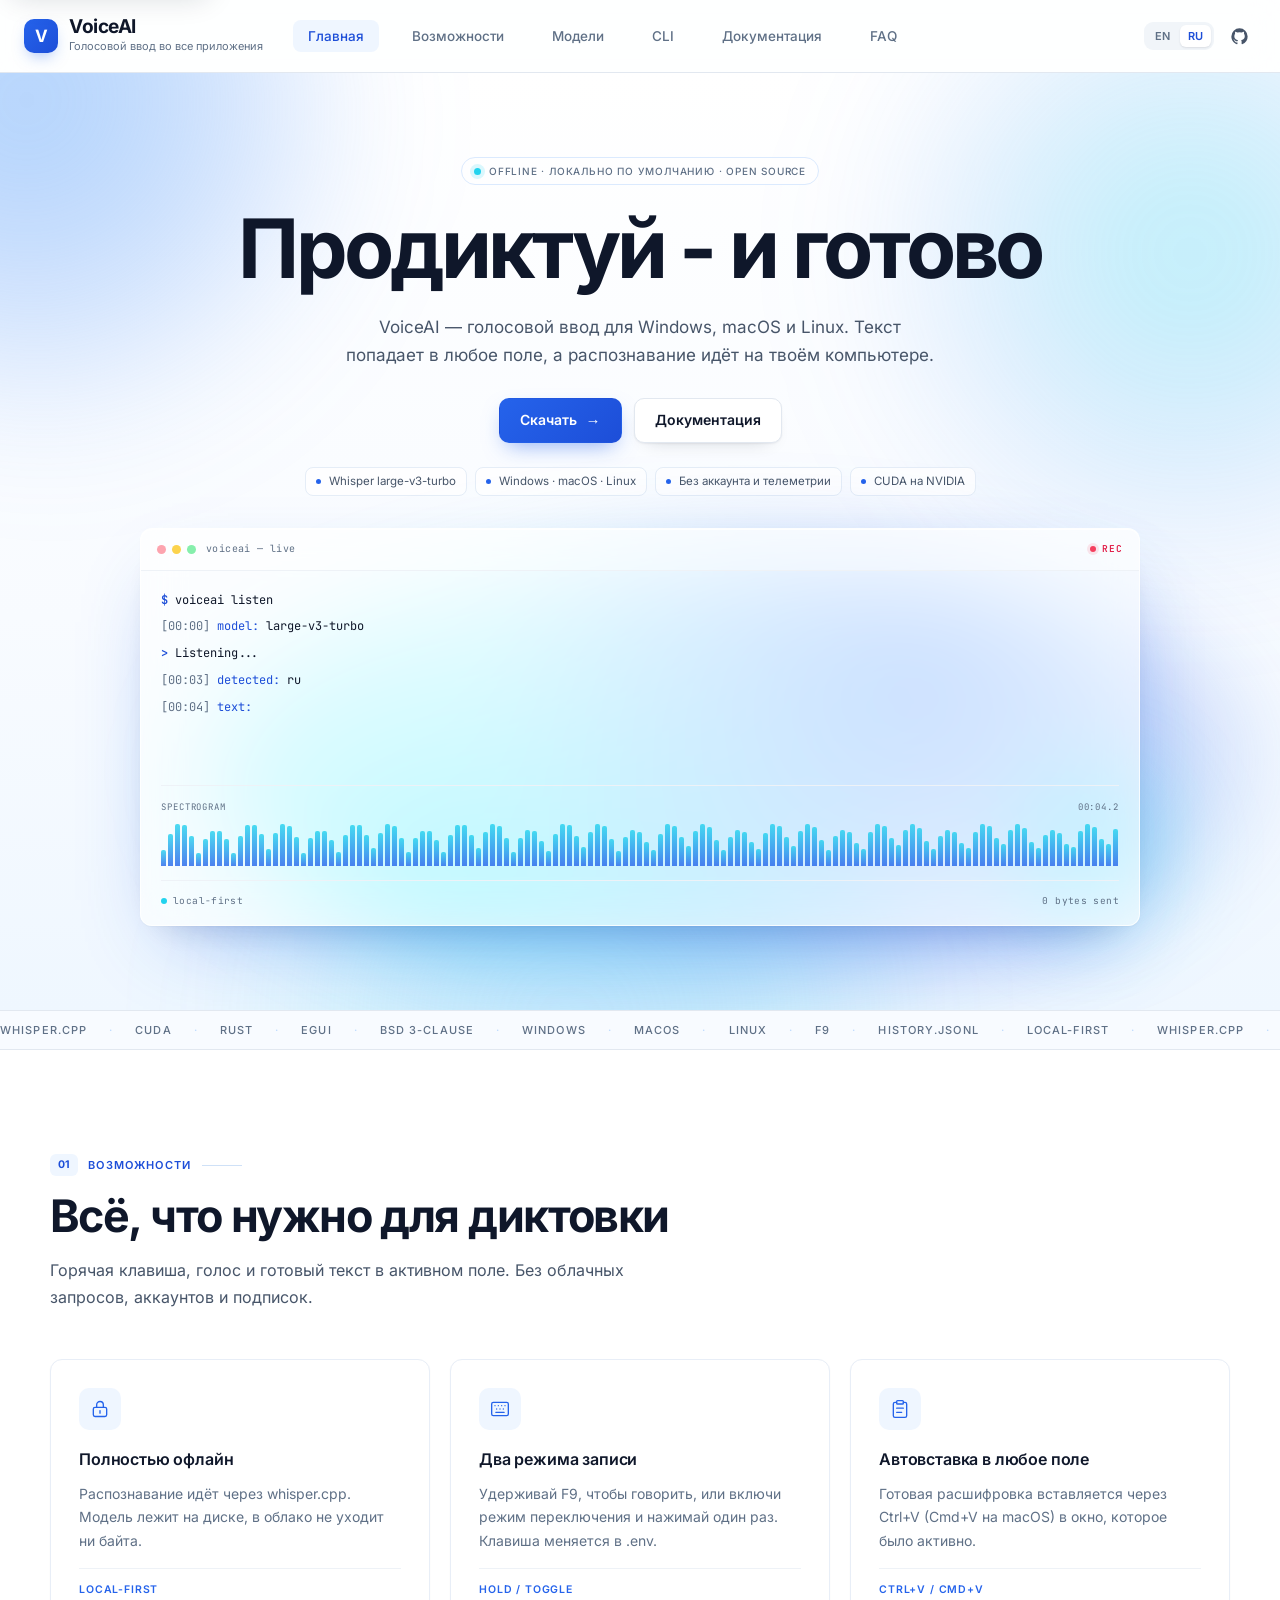
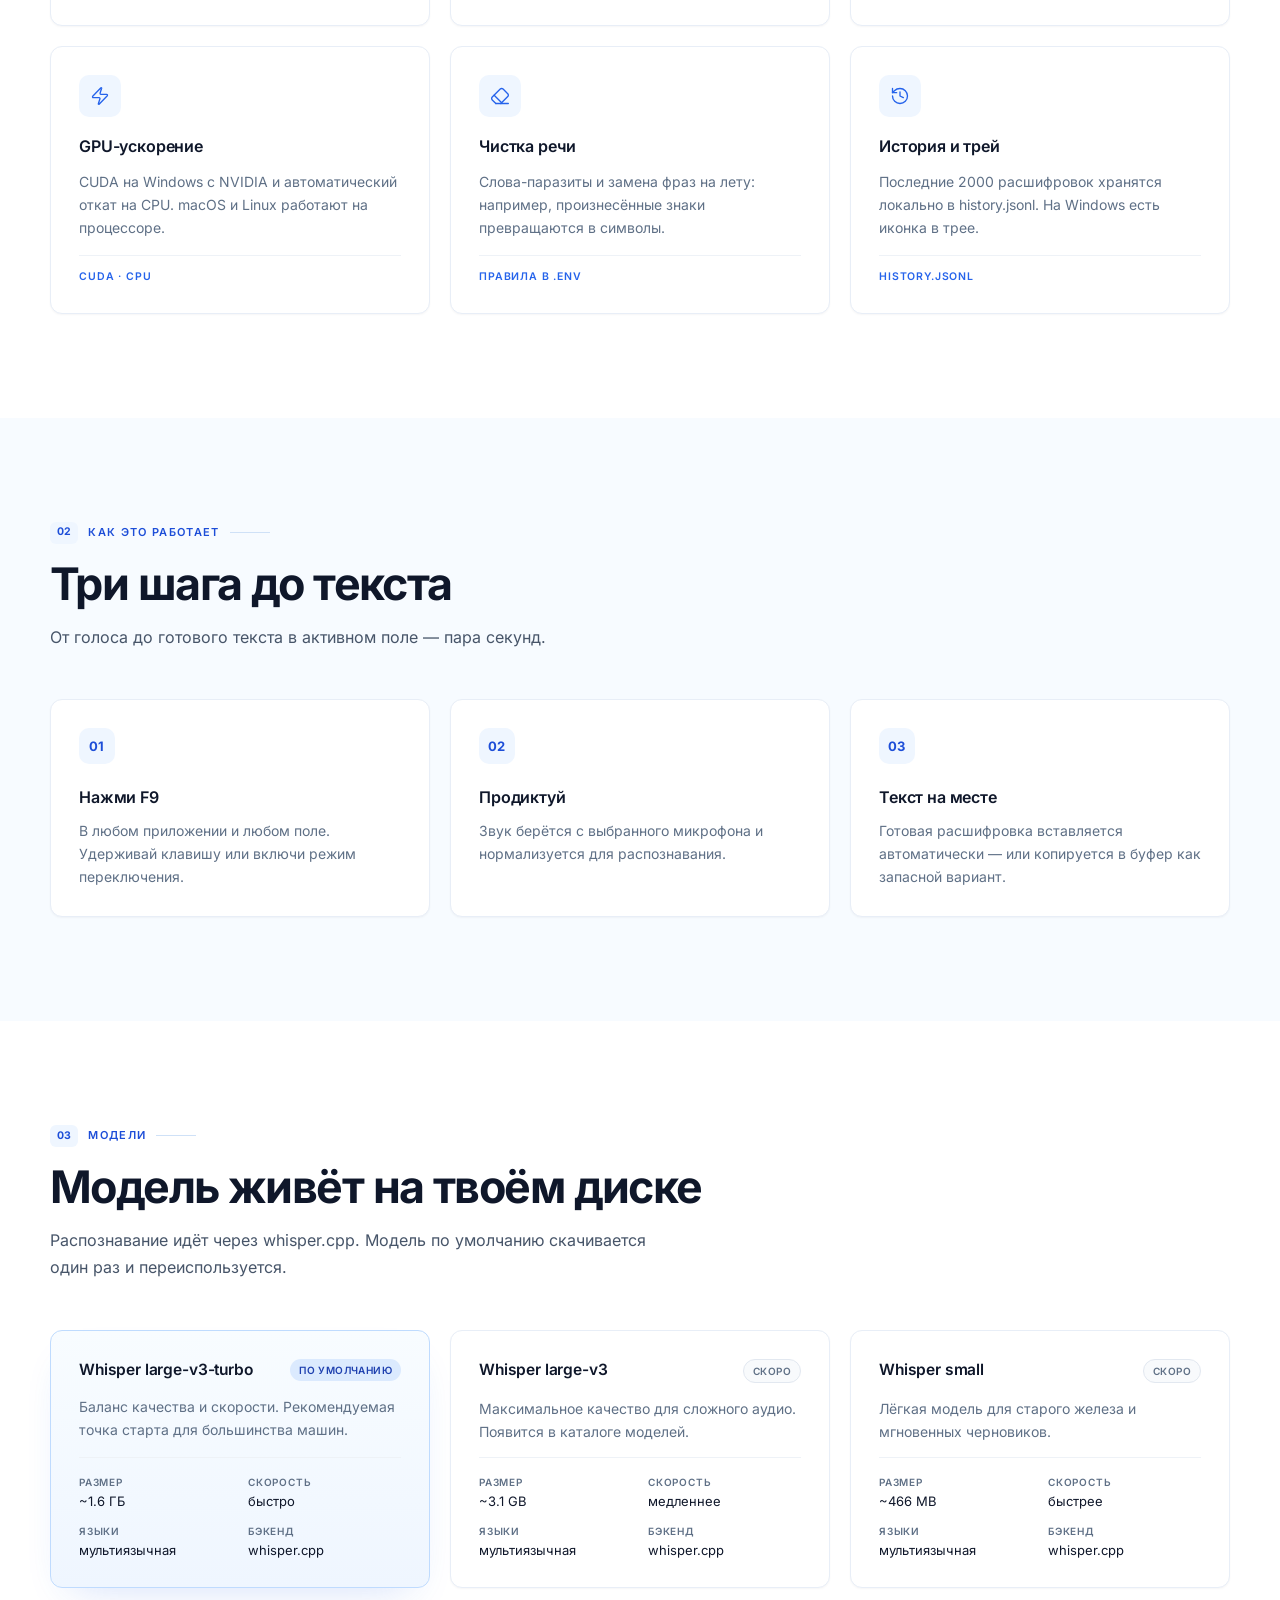
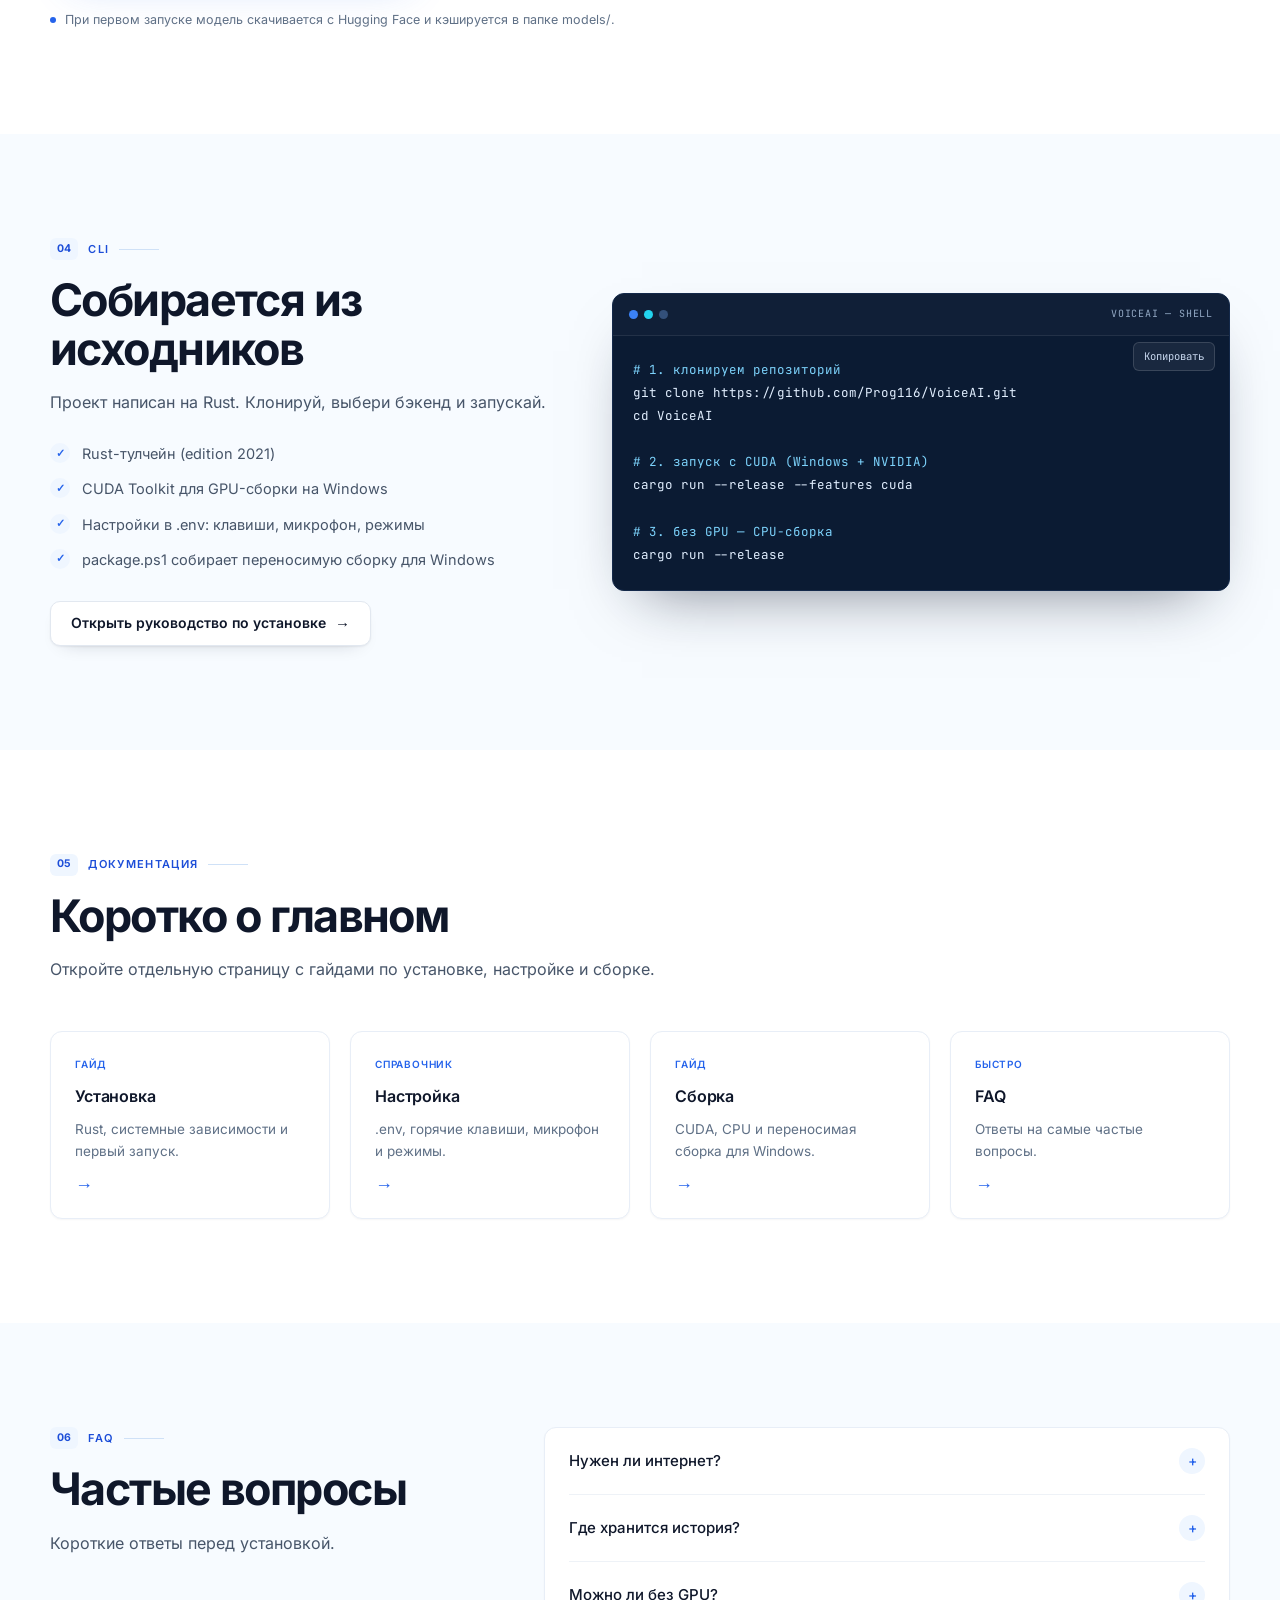
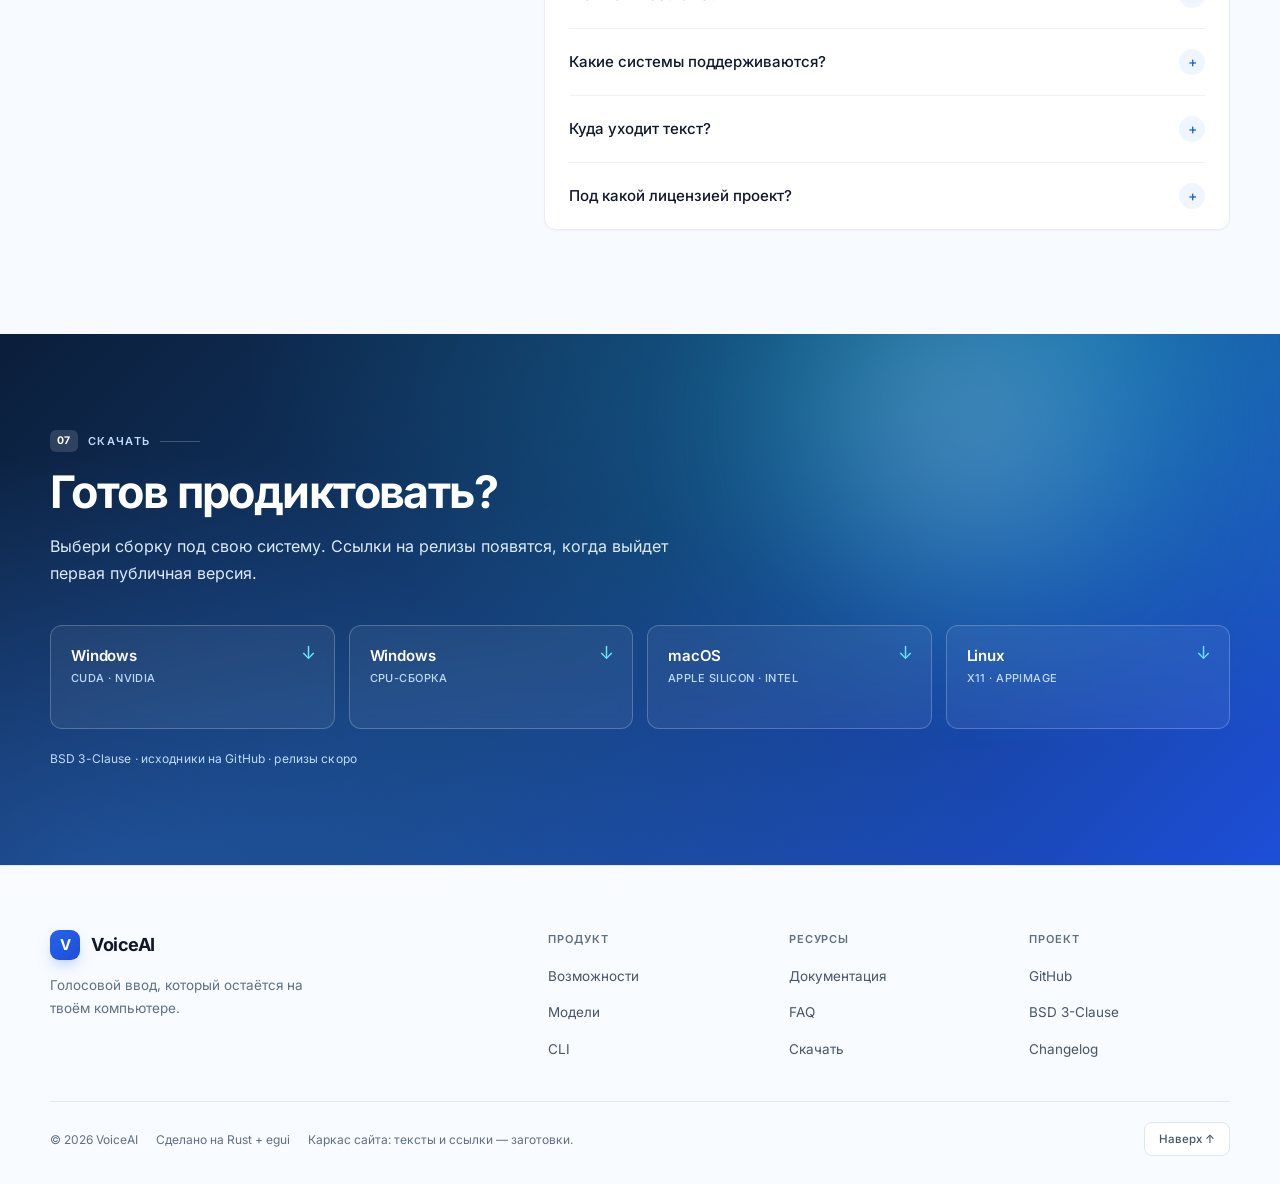
==== index.html @ 28ddbf5b "Restore site files with documentation page" ====
<!DOCTYPE html>
<html lang="ru">
<head>
  <meta charset="UTF-8">
  <meta name="viewport" content="width=device-width, initial-scale=1.0">
  <title>VoiceAI — голосовой ввод без облака</title>
  <meta id="meta-description" name="description" content="VoiceAI — локальный голосовой ввод для Windows, macOS и Linux. Говори в любое поле, текст распознаётся на твоём компьютере.">
  <meta property="og:title" content="VoiceAI — голосовой ввод без облака">
  <meta property="og:description" content="Локальный голосовой ввод для Windows, macOS и Linux. Без аккаунта и телеметрии.">
  <meta property="og:type" content="website">
  <meta name="theme-color" content="#f8fbff">
  <link rel="icon" href="assets/favicon.svg" type="image/svg+xml">
  <link rel="stylesheet" href="assets/css/styles.css">
  <noscript><style>.reveal{opacity:1 !important;transform:none !important}</style></noscript>
  <script src="assets/js/main.js" defer></script>
</head>
<body data-page="home">
  <a class="skip-link" href="#main" data-i18n="a11y.skip">Перейти к содержимому</a>

  <header class="site-header" id="top">
    <div class="wrap header-inner">
      <a class="brand" href="#top" aria-label="VoiceAI">
        <span class="brand-mark" aria-hidden="true">V</span>
        <span class="brand-text">
          <span class="brand-name">VoiceAI</span>
          <span class="brand-tagline" data-i18n="brand.tagline">Голосовой ввод во все приложения</span>
        </span>
      </a>

      <nav class="nav" id="nav" aria-label="Основная навигация" data-i18n-aria="nav.label">
        <a class="nav-link is-active" href="#home" aria-current="location" data-i18n="nav.home">Главная</a>
        <a class="nav-link" href="#features" data-i18n="nav.features">Возможности</a>
        <a class="nav-link" href="#models" data-i18n="nav.models">Модели</a>
        <a class="nav-link" href="#cli" data-i18n="nav.cli">CLI</a>
        <a class="nav-link" href="#docs" data-i18n="nav.docs">Документация</a>
        <a class="nav-link" href="#faq" data-i18n="nav.faq">FAQ</a>
      </nav>

      <div class="header-actions">
        <div class="lang-switch" role="group" aria-label="Язык сайта" data-i18n-aria="lang.label">
          <button class="lang-btn" type="button" data-lang="en" aria-pressed="false">EN</button>
          <button class="lang-btn is-active" type="button" data-lang="ru" aria-pressed="true">RU</button>
        </div>
        <a class="icon-btn" href="#" aria-label="GitHub" title="GitHub">
          <svg viewBox="0 0 24 24" fill="currentColor" aria-hidden="true">
            <path d="M12 .5A11.5 11.5 0 0 0 .5 12c0 5.08 3.29 9.39 7.86 10.91.58.11.79-.25.79-.56v-2.01c-3.2.7-3.87-1.54-3.87-1.54-.52-1.33-1.28-1.69-1.28-1.69-1.05-.72.08-.71.08-.71 1.16.08 1.77 1.19 1.77 1.19 1.03 1.77 2.71 1.26 3.37.96.1-.75.4-1.26.73-1.55-2.55-.29-5.24-1.28-5.24-5.68 0-1.26.45-2.28 1.19-3.09-.12-.29-.52-1.46.11-3.05 0 0 .97-.31 3.18 1.18a11 11 0 0 1 5.79 0c2.2-1.49 3.17-1.18 3.17-1.18.63 1.59.23 2.76.11 3.05.74.81 1.19 1.83 1.19 3.09 0 4.41-2.69 5.38-5.25 5.67.41.35.78 1.05.78 2.12v3.14c0 .31.21.67.8.56A11.5 11.5 0 0 0 23.5 12 11.5 11.5 0 0 0 12 .5Z"></path>
          </svg>
        </a>
        <button class="menu-btn" type="button" aria-expanded="false" aria-controls="nav" aria-label="Меню" data-i18n-aria="header.menu">
          <svg viewBox="0 0 24 24" fill="none" stroke="currentColor" stroke-width="1.6" stroke-linecap="round" stroke-linejoin="round" aria-hidden="true">
            <path d="M3 6h18M3 12h18M3 18h18"></path>
          </svg>
        </button>
      </div>
    </div>
  </header>

  <main id="main">
    <section class="hero" id="home">
      <div class="mesh mesh-a" aria-hidden="true"></div>
      <div class="mesh mesh-b" aria-hidden="true"></div>
      <div class="wrap hero-stack">
        <div class="hero-copy reveal">
          <p class="status-line"><span class="status-dot" aria-hidden="true"></span><span data-i18n="hero.eyebrow">OFFLINE · ЛОКАЛЬНО ПО УМОЛЧАНИЮ · OPEN SOURCE</span></p>
          <h1 class="display">
            <span data-i18n="hero.title1">Продиктуй</span>&nbsp;- <span data-i18n="hero.title2">и готово</span>
          </h1>
          <p class="lead" data-i18n="hero.lead">VoiceAI — голосовой ввод для Windows, macOS и Linux. Текст попадает в любое поле, а распознавание идёт на твоём компьютере.</p>
          <div class="hero-actions">
            <a class="btn btn-primary" href="#download"><span data-i18n="hero.ctaPrimary">Скачать</span><span class="arrow" aria-hidden="true">→</span></a>
            <a class="btn btn-ghost" href="#docs" data-i18n="hero.ctaSecondary">Документация</a>
          </div>
          <ul class="chips">
            <li class="chip" data-i18n="hero.chip1">Whisper large-v3-turbo</li>
            <li class="chip" data-i18n="hero.chip2">Windows · macOS · Linux</li>
            <li class="chip" data-i18n="hero.chip3">Без аккаунта и телеметрии</li>
            <li class="chip" data-i18n="hero.chip4">CUDA на NVIDIA</li>
          </ul>
        </div>

        <div class="hero-demo reveal">
          <div class="demo-card live-terminal" id="demoCard" aria-label="Демонстрация терминала VoiceAI" data-i18n-aria="demo.label">
            <div class="live-terminal-bar">
              <span class="live-terminal-lights" aria-hidden="true"><span></span><span></span><span></span></span>
              <span class="live-terminal-title">voiceai — live</span>
              <span class="live-terminal-rec"><span class="live-dot" aria-hidden="true"></span>REC</span>
            </div>
            <div class="live-terminal-body">
              <div class="live-terminal-output" id="terminalOutput"></div>
              <div class="live-spectro">
                <div class="live-spectro-head">
                  <span>spectrogram</span>
                  <span id="terminalTime">00:04.2</span>
                </div>
                <div class="live-bars" id="liveBars" aria-hidden="true"></div>
              </div>
              <div class="live-terminal-foot">
                <span class="live-terminal-stat"><span class="live-dot" aria-hidden="true"></span>local-first</span>
                <span class="live-terminal-stat">0 bytes sent</span>
              </div>
            </div>
          </div>
        </div>
      </div>
    </section>

    <div class="ticker" aria-hidden="true">
      <div class="ticker-track">
        <div class="ticker-group">
          <span>whisper.cpp</span><span>CUDA</span><span>Rust</span><span>egui</span><span>BSD 3-Clause</span><span>Windows</span><span>macOS</span><span>Linux</span><span>F9</span><span>history.jsonl</span><span>local-first</span>
        </div>
        <div class="ticker-group">
          <span>whisper.cpp</span><span>CUDA</span><span>Rust</span><span>egui</span><span>BSD 3-Clause</span><span>Windows</span><span>macOS</span><span>Linux</span><span>F9</span><span>history.jsonl</span><span>local-first</span>
        </div>
      </div>
    </div>

    <section class="section" id="features">
      <div class="wrap">
        <div class="section-head reveal">
          <p class="eyebrow"><span class="eyebrow-index">01</span><span data-i18n="features.eyebrow">Возможности</span></p>
          <h2 class="h2" data-i18n="features.title">Всё, что нужно для диктовки</h2>
          <p class="section-lead" data-i18n="features.lead">Горячая клавиша, голос и готовый текст в активном поле. Без облачных запросов, аккаунтов и подписок.</p>
        </div>

        <div class="feature-grid">
          <article class="feature-card reveal">
            <span class="card-icon" aria-hidden="true">
              <svg viewBox="0 0 24 24" fill="none" stroke="currentColor" stroke-width="1.6" stroke-linecap="round" stroke-linejoin="round">
                <rect x="4" y="10" width="16" height="11" rx="2"></rect>
                <path d="M8 10V7a4 4 0 0 1 8 0v3"></path>
                <path d="M12 14v3"></path>
              </svg>
            </span>
            <h3 data-i18n="features.f1.title">Полностью офлайн</h3>
            <p data-i18n="features.f1.text">Распознавание идёт через whisper.cpp. Модель лежит на диске, в облако не уходит ни байта.</p>
            <span class="card-tag" data-i18n="features.f1.tag">local-first</span>
          </article>

          <article class="feature-card reveal">
            <span class="card-icon" aria-hidden="true">
              <svg viewBox="0 0 24 24" fill="none" stroke="currentColor" stroke-width="1.6" stroke-linecap="round" stroke-linejoin="round">
                <rect x="2" y="4" width="20" height="16" rx="2"></rect>
                <path d="M6 8h.001M10 8h.001M14 8h.001M18 8h.001M8 12h.001M12 12h.001M16 12h.001M7 16h10"></path>
              </svg>
            </span>
            <h3 data-i18n="features.f2.title">Два режима записи</h3>
            <p data-i18n="features.f2.text">Удерживай F9, чтобы говорить, или включи режим переключения и нажимай один раз. Клавиша меняется в .env.</p>
            <span class="card-tag" data-i18n="features.f2.tag">hold / toggle</span>
          </article>

          <article class="feature-card reveal">
            <span class="card-icon" aria-hidden="true">
              <svg viewBox="0 0 24 24" fill="none" stroke="currentColor" stroke-width="1.6" stroke-linecap="round" stroke-linejoin="round">
                <rect x="8" y="2" width="8" height="4" rx="1"></rect>
                <path d="M16 4h2a2 2 0 0 1 2 2v14a2 2 0 0 1-2 2H6a2 2 0 0 1-2-2V6a2 2 0 0 1 2-2h2"></path>
                <path d="M8 11h8M8 16h6"></path>
              </svg>
            </span>
            <h3 data-i18n="features.f3.title">Автовставка в любое поле</h3>
            <p data-i18n="features.f3.text">Готовая расшифровка вставляется через Ctrl+V (Cmd+V на macOS) в окно, которое было активно.</p>
            <span class="card-tag" data-i18n="features.f3.tag">Ctrl+V / Cmd+V</span>
          </article>

          <article class="feature-card reveal">
            <span class="card-icon" aria-hidden="true">
              <svg viewBox="0 0 24 24" fill="none" stroke="currentColor" stroke-width="1.6" stroke-linecap="round" stroke-linejoin="round">
                <path d="M4 14a1 1 0 0 1-.78-1.63l9.9-10.2a.5.5 0 0 1 .86.46l-1.92 6.02A1 1 0 0 0 13 10h7a1 1 0 0 1 .78 1.63l-9.9 10.2a.5.5 0 0 1-.86-.46l1.92-6.02A1 1 0 0 0 11 14z"></path>
              </svg>
            </span>
            <h3 data-i18n="features.f4.title">GPU-ускорение</h3>
            <p data-i18n="features.f4.text">CUDA на Windows с NVIDIA и автоматический откат на CPU. macOS и Linux работают на процессоре.</p>
            <span class="card-tag" data-i18n="features.f4.tag">CUDA · CPU</span>
          </article>

          <article class="feature-card reveal">
            <span class="card-icon" aria-hidden="true">
              <svg viewBox="0 0 24 24" fill="none" stroke="currentColor" stroke-width="1.6" stroke-linecap="round" stroke-linejoin="round">
                <path d="m7 21-4.3-4.3a2.4 2.4 0 0 1 0-3.4l9.6-9.6a2.4 2.4 0 0 1 3.4 0l5.6 5.6a2.4 2.4 0 0 1 0 3.4L13 21"></path>
                <path d="M22 21H7"></path>
                <path d="m5 11 9 9"></path>
              </svg>
            </span>
            <h3 data-i18n="features.f5.title">Чистка речи</h3>
            <p data-i18n="features.f5.text">Слова-паразиты и замена фраз на лету: например, произнесённые знаки превращаются в символы.</p>
            <span class="card-tag" data-i18n="features.f5.tag">правила в .env</span>
          </article>

          <article class="feature-card reveal">
            <span class="card-icon" aria-hidden="true">
              <svg viewBox="0 0 24 24" fill="none" stroke="currentColor" stroke-width="1.6" stroke-linecap="round" stroke-linejoin="round">
                <path d="M3 12a9 9 0 1 0 9-9 9.75 9.75 0 0 0-6.74 2.74L3 8"></path>
                <path d="M3 3v5h5"></path>
                <path d="M12 7v5l4 2"></path>
              </svg>
            </span>
            <h3 data-i18n="features.f6.title">История и трей</h3>
            <p data-i18n="features.f6.text">Последние 2000 расшифровок хранятся локально в history.jsonl. На Windows есть иконка в трее.</p>
            <span class="card-tag" data-i18n="features.f6.tag">history.jsonl</span>
          </article>
        </div>
      </div>
    </section>

    <section class="section section--soft" id="how">
      <div class="wrap">
        <div class="section-head reveal">
          <p class="eyebrow"><span class="eyebrow-index">02</span><span data-i18n="how.eyebrow">Как это работает</span></p>
          <h2 class="h2" data-i18n="how.title">Три шага до текста</h2>
          <p class="section-lead" data-i18n="how.lead">От голоса до готового текста в активном поле — пара секунд.</p>
        </div>

        <div class="how-grid">
          <article class="step reveal">
            <span class="step-num" aria-hidden="true">01</span>
            <h3 data-i18n="how.s1.title">Нажми F9</h3>
            <p data-i18n="how.s1.text">В любом приложении и любом поле. Удерживай клавишу или включи режим переключения.</p>
          </article>
          <article class="step reveal">
            <span class="step-num" aria-hidden="true">02</span>
            <h3 data-i18n="how.s2.title">Продиктуй</h3>
            <p data-i18n="how.s2.text">Звук берётся с выбранного микрофона и нормализуется для распознавания.</p>
          </article>
          <article class="step reveal">
            <span class="step-num" aria-hidden="true">03</span>
            <h3 data-i18n="how.s3.title">Текст на месте</h3>
            <p data-i18n="how.s3.text">Готовая расшифровка вставляется автоматически — или копируется в буфер как запасной вариант.</p>
          </article>
        </div>
      </div>
    </section>

    <section class="section" id="models">
      <div class="wrap">
        <div class="section-head reveal">
          <p class="eyebrow"><span class="eyebrow-index">03</span><span data-i18n="models.eyebrow">Модели</span></p>
          <h2 class="h2" data-i18n="models.title">Модель живёт на твоём диске</h2>
          <p class="section-lead" data-i18n="models.lead">Распознавание идёт через whisper.cpp. Модель по умолчанию скачивается один раз и переиспользуется.</p>
        </div>

        <div class="model-grid">
          <article class="model-card is-default reveal">
            <div class="model-head">
              <h3>Whisper large-v3-turbo</h3>
              <span class="badge" data-i18n="models.m1.badge">по умолчанию</span>
            </div>
            <p data-i18n="models.m1.desc">Баланс качества и скорости. Рекомендуемая точка старта для большинства машин.</p>
            <dl class="specs">
              <div><dt data-i18n="specs.size">Размер</dt><dd data-i18n="specs.sizeValue">~1.6 ГБ</dd></div>
              <div><dt data-i18n="specs.speed">Скорость</dt><dd data-i18n="specs.speedValue">быстро</dd></div>
              <div><dt data-i18n="specs.languages">Языки</dt><dd data-i18n="specs.languagesValue">мультиязычная</dd></div>
              <div><dt data-i18n="specs.backend">Бэкенд</dt><dd>whisper.cpp</dd></div>
            </dl>
          </article>

          <article class="model-card reveal">
            <div class="model-head">
              <h3>Whisper large-v3</h3>
              <span class="badge badge--soon" data-i18n="models.m2.badge">скоро</span>
            </div>
            <p data-i18n="models.m2.desc">Максимальное качество для сложного аудио. Появится в каталоге моделей.</p>
            <dl class="specs">
              <div><dt data-i18n="specs.size">Размер</dt><dd>~3.1 GB</dd></div>
              <div><dt data-i18n="specs.speed">Скорость</dt><dd data-i18n="specs.slow">медленнее</dd></div>
              <div><dt data-i18n="specs.languages">Языки</dt><dd data-i18n="specs.languagesValue">мультиязычная</dd></div>
              <div><dt data-i18n="specs.backend">Бэкенд</dt><dd>whisper.cpp</dd></div>
            </dl>
          </article>

          <article class="model-card reveal">
            <div class="model-head">
              <h3>Whisper small</h3>
              <span class="badge badge--soon" data-i18n="models.m3.badge">скоро</span>
            </div>
            <p data-i18n="models.m3.desc">Лёгкая модель для старого железа и мгновенных черновиков.</p>
            <dl class="specs">
              <div><dt data-i18n="specs.size">Размер</dt><dd>~466 MB</dd></div>
              <div><dt data-i18n="specs.speed">Скорость</dt><dd data-i18n="specs.fastValue">быстрее</dd></div>
              <div><dt data-i18n="specs.languages">Языки</dt><dd data-i18n="specs.languagesValue">мультиязычная</dd></div>
              <div><dt data-i18n="specs.backend">Бэкенд</dt><dd>whisper.cpp</dd></div>
            </dl>
          </article>
        </div>

        <p class="models-note" data-i18n="models.note">При первом запуске модель скачивается с Hugging Face и кэшируется в папке models/.</p>
      </div>
    </section>

    <section class="section section--soft" id="cli">
      <div class="wrap cli-grid">
        <div class="reveal">
          <p class="eyebrow"><span class="eyebrow-index">04</span><span data-i18n="cli.eyebrow">CLI</span></p>
          <h2 class="h2" data-i18n="cli.title">Собирается из исходников</h2>
          <p class="section-lead" data-i18n="cli.lead">Проект написан на Rust. Клонируй, выбери бэкенд и запускай.</p>
          <ul class="bullet-list">
            <li data-i18n="cli.b1">Rust-тулчейн (edition 2021)</li>
            <li data-i18n="cli.b2">CUDA Toolkit для GPU-сборки на Windows</li>
            <li data-i18n="cli.b3">Настройки в .env: клавиши, микрофон, режимы</li>
            <li data-i18n="cli.b4">package.ps1 собирает переносимую сборку для Windows</li>
          </ul>
          <a class="btn btn-ghost" href="docs.html#install"><span data-i18n="cli.link">Открыть руководство по установке</span><span class="arrow" aria-hidden="true">→</span></a>
        </div>

        <div class="terminal reveal">
          <div class="terminal-bar">
            <span class="terminal-dot"></span>
            <span class="terminal-dot"></span>
            <span class="terminal-dot"></span>
            <span class="terminal-title" data-i18n="cli.terminalTitle">voiceai — shell</span>
          </div>
          <button class="copy-btn" type="button" data-copy data-i18n="cli.copy">Копировать</button>
          <pre><code><span class="tok-comment" data-i18n="cli.c1"># 1. клонируем репозиторий</span>
git clone https://github.com/Prog116/VoiceAI.git
cd VoiceAI

<span class="tok-comment" data-i18n="cli.c2"># 2. запуск с CUDA (Windows + NVIDIA)</span>
cargo run --release --features cuda

<span class="tok-comment" data-i18n="cli.c3"># 3. без GPU — CPU-сборка</span>
cargo run --release</code></pre>
        </div>
      </div>
    </section>

    <section class="section" id="docs">
      <div class="wrap">
        <div class="section-head reveal">
          <p class="eyebrow"><span class="eyebrow-index">05</span><span data-i18n="docs.eyebrow">Документация</span></p>
          <h2 class="h2" data-i18n="docs.title">Коротко о главном</h2>
          <p class="section-lead" data-i18n="docs.lead">Гайды по установке, настройке и сборке. Полная документация — на подходе.</p>
        </div>

        <div class="docs-grid">
          <a class="doc-card reveal" href="docs.html#install">
            <span class="doc-meta" data-i18n="docs.d1.meta">гайд</span>
            <h3 data-i18n="docs.d1.title">Установка</h3>
            <p data-i18n="docs.d1.text">Rust, системные зависимости и первый запуск.</p>
            <span class="doc-arrow" aria-hidden="true">→</span>
          </a>
          <a class="doc-card reveal" href="docs.html#config">
            <span class="doc-meta" data-i18n="docs.d2.meta">справочник</span>
            <h3 data-i18n="docs.d2.title">Настройка</h3>
            <p data-i18n="docs.d2.text">.env, горячие клавиши, микрофон и режимы.</p>
            <span class="doc-arrow" aria-hidden="true">→</span>
          </a>
          <a class="doc-card reveal" href="docs.html#build">
            <span class="doc-meta" data-i18n="docs.d3.meta">гайд</span>
            <h3 data-i18n="docs.d3.title">Сборка</h3>
            <p data-i18n="docs.d3.text">CUDA, CPU и переносимая сборка для Windows.</p>
            <span class="doc-arrow" aria-hidden="true">→</span>
          </a>
          <a class="doc-card reveal" href="#faq">
            <span class="doc-meta" data-i18n="docs.d4.meta">быстро</span>
            <h3 data-i18n="docs.d4.title">FAQ</h3>
            <p data-i18n="docs.d4.text">Ответы на самые частые вопросы.</p>
            <span class="doc-arrow" aria-hidden="true">→</span>
          </a>
        </div>
      </div>
    </section>

    <section class="section section--soft" id="faq">
      <div class="wrap faq-grid">
        <div class="section-head reveal">
          <p class="eyebrow"><span class="eyebrow-index">06</span><span data-i18n="faq.eyebrow">FAQ</span></p>
          <h2 class="h2" data-i18n="faq.title">Частые вопросы</h2>
          <p class="section-lead" data-i18n="faq.lead">Короткие ответы перед установкой.</p>
        </div>

        <div class="faq-list reveal">
          <details class="faq-item">
            <summary><span data-i18n="faq.q1">Нужен ли интернет?</span><span class="faq-plus" aria-hidden="true"></span></summary>
            <p data-i18n="faq.a1">Только чтобы скачать модель при первом запуске (~1.6 ГБ). Дальше распознавание работает полностью офлайн.</p>
          </details>
          <details class="faq-item">
            <summary><span data-i18n="faq.q2">Где хранится история?</span><span class="faq-plus" aria-hidden="true"></span></summary>
            <p data-i18n="faq.a2">Локально в history.jsonl рядом с приложением, не больше 2000 записей. Никуда не отправляется.</p>
          </details>
          <details class="faq-item">
            <summary><span data-i18n="faq.q3">Можно ли без GPU?</span><span class="faq-plus" aria-hidden="true"></span></summary>
            <p data-i18n="faq.a3">Да. На Windows приложение само откатывается на CPU, на macOS и Linux используется процессор.</p>
          </details>
          <details class="faq-item">
            <summary><span data-i18n="faq.q4">Какие системы поддерживаются?</span><span class="faq-plus" aria-hidden="true"></span></summary>
            <p data-i18n="faq.a4">Windows 10/11, macOS 12+ и Linux с X11. На Wayland пока есть ограничения с глобальными горячими клавишами.</p>
          </details>
          <details class="faq-item">
            <summary><span data-i18n="faq.q5">Куда уходит текст?</span><span class="faq-plus" aria-hidden="true"></span></summary>
            <p data-i18n="faq.a5">Никуда. Аудио и расшифровки остаются на твоей машине. Аккаунта и телеметрии нет.</p>
          </details>
          <details class="faq-item">
            <summary><span data-i18n="faq.q6">Под какой лицензией проект?</span><span class="faq-plus" aria-hidden="true"></span></summary>
            <p data-i18n="faq.a6">BSD 3-Clause. Код можно использовать, изменять и распространять.</p>
          </details>
        </div>
      </div>
    </section>

    <section class="download" id="download">
      <div class="mesh mesh-c" aria-hidden="true"></div>
      <div class="wrap">
        <div class="section-head reveal">
          <p class="eyebrow"><span class="eyebrow-index">07</span><span data-i18n="download.eyebrow">Скачать</span></p>
          <h2 class="h2" data-i18n="download.title">Готов продиктовать?</h2>
          <p class="section-lead" data-i18n="download.lead">Выбери сборку под свою систему. Ссылки на релизы появятся, когда выйдет первая публичная версия.</p>
        </div>

        <div class="download-grid">
          <a class="download-btn reveal" href="#">
            <span class="os">Windows</span>
            <span class="meta" data-i18n="download.winCuda">CUDA · NVIDIA</span>
            <span class="dl-arrow" aria-hidden="true">↓</span>
          </a>
          <a class="download-btn reveal" href="#">
            <span class="os">Windows</span>
            <span class="meta" data-i18n="download.winCpu">CPU-сборка</span>
            <span class="dl-arrow" aria-hidden="true">↓</span>
          </a>
          <a class="download-btn reveal" href="#">
            <span class="os">macOS</span>
            <span class="meta" data-i18n="download.mac">Apple Silicon · Intel</span>
            <span class="dl-arrow" aria-hidden="true">↓</span>
          </a>
          <a class="download-btn reveal" href="#">
            <span class="os">Linux</span>
            <span class="meta" data-i18n="download.linux">X11 · AppImage</span>
            <span class="dl-arrow" aria-hidden="true">↓</span>
          </a>
        </div>

        <p class="download-note" data-i18n="download.note">BSD 3-Clause · исходники на GitHub · релизы скоро</p>
      </div>
    </section>
  </main>

  <footer class="site-footer">
    <div class="wrap">
      <div class="footer-grid">
        <div class="footer-brand">
          <a class="brand" href="#top" aria-label="VoiceAI">
            <span class="brand-mark" aria-hidden="true">V</span>
            <span class="brand-text"><span class="brand-name">VoiceAI</span></span>
          </a>
          <p class="footer-tagline" data-i18n="footer.tagline">Голосовой ввод, который остаётся на твоём компьютере.</p>
        </div>
        <div class="footer-col">
          <h4 data-i18n="footer.colProduct">Продукт</h4>
          <ul>
            <li><a href="#features" data-i18n="nav.features">Возможности</a></li>
            <li><a href="#models" data-i18n="nav.models">Модели</a></li>
            <li><a href="#cli" data-i18n="nav.cli">CLI</a></li>
          </ul>
        </div>
        <div class="footer-col">
          <h4 data-i18n="footer.colResources">Ресурсы</h4>
          <ul>
            <li><a href="#docs" data-i18n="nav.docs">Документация</a></li>
            <li><a href="#faq" data-i18n="nav.faq">FAQ</a></li>
            <li><a href="#download" data-i18n="download.eyebrow">Скачать</a></li>
          </ul>
        </div>
        <div class="footer-col">
          <h4 data-i18n="footer.colProject">Проект</h4>
          <ul>
            <li><a href="#">GitHub</a></li>
            <li><a href="#">BSD 3-Clause</a></li>
            <li><a href="#">Changelog</a></li>
          </ul>
        </div>
      </div>
      <div class="footer-bottom">
        <div class="footer-bottom-left">
          <span>© 2026 VoiceAI</span>
          <span data-i18n="footer.made">Сделано на Rust + egui</span>
          <span data-i18n="footer.note">Каркас сайта: тексты и ссылки — заготовки.</span>
        </div>
        <button class="to-top" type="button" data-i18n="footer.top">Наверх ↑</button>
      </div>
    </div>
  </footer>

  <div class="toast" id="toast" role="status" aria-live="polite"></div>
</body>
</html>
---- assets/css/styles.css ----
@font-face {
  font-family: "Inter Local";
  font-style: normal;
  font-weight: 400 700;
  font-display: swap;
  src: url("../fonts/inter-cyrillic.woff2") format("woff2");
  unicode-range: U+0301, U+0400-045F, U+0490-0491, U+04B0-04B1, U+2116;
}

@font-face {
  font-family: "Inter Local";
  font-style: normal;
  font-weight: 400 700;
  font-display: swap;
  src: url("../fonts/inter-latin.woff2") format("woff2");
  unicode-range: U+0000-00FF, U+0131, U+0152-0153, U+02BB-02BC, U+02C6, U+02DA, U+02DC, U+0304, U+0308, U+0329, U+2000-206F, U+20AC, U+2122, U+2191, U+2193, U+2212, U+2215, U+FEFF, U+FFFD;
}

@font-face {
  font-family: "JetBrains Mono Local";
  font-style: normal;
  font-weight: 400 700;
  font-display: swap;
  src: url("../fonts/jetbrains-cyrillic.woff2") format("woff2");
  unicode-range: U+0301, U+0400-045F, U+0490-0491, U+04B0-04B1, U+2116;
}

@font-face {
  font-family: "JetBrains Mono Local";
  font-style: normal;
  font-weight: 400 700;
  font-display: swap;
  src: url("../fonts/jetbrains-latin.woff2") format("woff2");
  unicode-range: U+0000-00FF, U+0131, U+0152-0153, U+02BB-02BC, U+02C6, U+02DA, U+02DC, U+0304, U+0308, U+0329, U+2000-206F, U+20AC, U+2122, U+2191, U+2193, U+2212, U+2215, U+FEFF, U+FFFD;
}

:root {
  --bg: #f8fbff;
  --bg-soft: #f1f7ff;
  --surface: #ffffff;
  --ink: #0f172a;
  --ink-soft: #475569;
  --muted: #5f7086;
  --accent: #2563eb;
  --accent-strong: #1d4ed8;
  --accent-deep: #1e40af;
  --accent-soft: #dbeafe;
  --accent-pale: #eff6ff;
  --cyan: #22d3ee;
  --cyan-soft: #cffafe;
  --line: #e2e8f0;
  --line-soft: #eef2f7;
  --wrap: 1180px;
  --hero-wrap: 1260px;
  --header-h: 72px;
  --radius-card: 12px;
  --radius-button: 10px;
  --radius-chip: 8px;
  --shadow-sm: 0 1px 2px rgba(15, 23, 42, 0.04);
  --shadow-md: 0 18px 40px -22px rgba(37, 99, 235, 0.24);
  --shadow-lg: 0 30px 70px -28px rgba(37, 99, 235, 0.35);
  --font-sans: "Inter Local", "Inter", -apple-system, BlinkMacSystemFont, "Segoe UI", Roboto, Helvetica, Arial, sans-serif;
  --font-display: var(--font-sans);
  --font-mono: "JetBrains Mono Local", "JetBrains Mono", ui-monospace, SFMono-Regular, Menlo, Consolas, monospace;
  --ease: cubic-bezier(0.2, 0.7, 0.2, 1);
}

*,
*::before,
*::after {
  box-sizing: border-box;
}

html {
  scroll-behavior: smooth;
  scroll-padding-top: calc(var(--header-h) + 24px);
}

body {
  margin: 0;
  background: var(--bg);
  color: var(--ink);
  font-family: var(--font-sans);
  font-size: 16px;
  line-height: 1.65;
  -webkit-font-smoothing: antialiased;
  text-rendering: optimizeLegibility;
}

body.menu-open {
  overflow: hidden;
}

[hidden] {
  display: none !important;
}

img,
svg {
  display: block;
  max-width: 100%;
}

a {
  color: inherit;
  text-decoration: none;
}

button {
  font: inherit;
  color: inherit;
}

ul,
ol {
  margin: 0;
  padding: 0;
  list-style: none;
}

p,
h1,
h2,
h3,
h4,
dl,
dd {
  margin: 0;
}

::selection {
  background: var(--accent-strong);
  color: #fff;
}

:focus-visible {
  outline: 2px solid var(--accent);
  outline-offset: 3px;
}

.skip-link {
  position: fixed;
  top: 12px;
  left: 12px;
  z-index: 200;
  padding: 10px 16px;
  border-radius: 8px;
  background: var(--surface);
  color: var(--ink);
  box-shadow: 0 10px 30px rgba(15, 23, 42, 0.16);
  font-size: 13px;
  font-weight: 600;
  transform: translateY(-160%);
  transition: transform 0.2s var(--ease);
}

.skip-link:focus {
  transform: translateY(0);
}

.wrap {
  width: min(100% - 48px, var(--wrap));
  margin-inline: auto;
}

.site-header {
  position: sticky;
  top: 0;
  z-index: 50;
  border-bottom: 1px solid var(--line);
  background: rgba(255, 255, 255, 0.82);
  backdrop-filter: blur(18px) saturate(160%);
}

.site-header .wrap {
  width: min(100% - 48px, var(--hero-wrap));
}

.header-inner {
  display: flex;
  align-items: center;
  gap: 30px;
  height: var(--header-h);
}

.brand {
  display: flex;
  align-items: center;
  gap: 11px;
  flex-shrink: 0;
}

.brand-mark {
  display: grid;
  place-items: center;
  width: 34px;
  height: 34px;
  border-radius: 10px;
  background: linear-gradient(135deg, #2563eb 0%, #1d4ed8 100%);
  color: #fff;
  font-family: var(--font-sans);
  font-size: 17px;
  font-weight: 700;
  letter-spacing: -0.02em;
  line-height: 1;
  box-shadow: 0 7px 16px -6px rgba(37, 99, 235, 0.5);
}

.brand-text {
  display: flex;
  flex-direction: column;
  gap: 1px;
}

.brand-name {
  color: var(--ink);
  font-family: var(--font-sans);
  font-size: 19px;
  font-weight: 700;
  letter-spacing: -0.025em;
  line-height: 1.1;
}

.brand-tagline {
  color: var(--muted);
  font-size: 11px;
  line-height: 1.4;
  white-space: nowrap;
}

.nav {
  display: flex;
  align-items: center;
  gap: 18px;
  flex: 1;
}

.nav-link {
  padding: 8px 15px;
  border-radius: 8px;
  color: var(--muted);
  font-size: 13.5px;
  font-weight: 500;
  line-height: 1.2;
  transition: background 0.18s, color 0.18s;
}

.nav-link:hover {
  background: #f1f5f9;
  color: var(--ink);
}

.nav-link.is-active {
  background: var(--accent-pale);
  color: var(--accent-strong);
}

.header-actions {
  display: flex;
  align-items: center;
  gap: 8px;
  margin-left: auto;
  flex-shrink: 0;
}

.lang-switch {
  display: flex;
  gap: 2px;
  padding: 3px;
  border-radius: 9px;
  background: #f1f5f9;
}

.lang-btn {
  padding: 4px 8px;
  border: 0;
  border-radius: 6px;
  background: transparent;
  color: var(--muted);
  font-size: 11px;
  font-weight: 600;
  line-height: 1.3;
  cursor: pointer;
  transition: background 0.18s, color 0.18s, box-shadow 0.18s;
}

.lang-btn:hover {
  color: var(--ink);
}

.lang-btn.is-active {
  background: #fff;
  color: var(--accent-strong);
  box-shadow: 0 1px 2px rgba(15, 23, 42, 0.1);
}

.icon-btn {
  display: grid;
  place-items: center;
  width: 34px;
  height: 34px;
  border-radius: 9px;
  background: transparent;
  color: var(--ink-soft);
  transition: background 0.18s, color 0.18s;
}

.icon-btn svg {
  width: 17px;
  height: 17px;
}

.icon-btn:hover {
  background: #f1f5f9;
  color: var(--ink);
}

.menu-btn {
  display: none;
  place-items: center;
  width: 34px;
  height: 34px;
  padding: 0;
  border: 0;
  border-radius: 9px;
  background: transparent;
  color: var(--ink-soft);
  cursor: pointer;
}

.menu-btn:hover {
  background: #f1f5f9;
  color: var(--ink);
}

.menu-btn svg {
  width: 18px;
  height: 18px;
}

.btn {
  display: inline-flex;
  align-items: center;
  justify-content: center;
  gap: 9px;
  padding: 13px 20px;
  border: 1px solid transparent;
  border-radius: var(--radius-button);
  font-size: 14px;
  font-weight: 600;
  line-height: 1.2;
  text-align: center;
  cursor: pointer;
  transition: transform 0.2s var(--ease), box-shadow 0.2s var(--ease), background 0.2s, border-color 0.2s, color 0.2s;
}

.btn-primary {
  background: linear-gradient(135deg, #2563eb 0%, #1d4ed8 100%);
  color: #fff;
  box-shadow: 0 9px 22px -8px rgba(37, 99, 235, 0.55);
}

.btn-primary:hover {
  transform: translateY(-2px);
  box-shadow: 0 16px 30px -10px rgba(37, 99, 235, 0.6);
}

.btn-primary:active {
  transform: translateY(0);
}

.btn-ghost {
  border-color: var(--line);
  background: var(--surface);
  color: var(--ink);
  box-shadow: 0 8px 20px -14px rgba(15, 23, 42, 0.3), 0 1px 2px rgba(15, 23, 42, 0.06);
}

.btn-ghost:hover {
  transform: translateY(-2px);
  border-color: #c8d8ea;
  background: #f8fbff;
  box-shadow: 0 12px 24px -16px rgba(15, 23, 42, 0.28);
}

.btn:active {
  transform: translateY(0);
}

.arrow {
  font-size: 15px;
  line-height: 1;
}

.hero {
  position: relative;
  overflow: hidden;
  padding: 84px 0;
  background: linear-gradient(180deg, #ffffff 0%, #f8fbff 58%, #eff7ff 100%);
}

.hero::after {
  content: "";
  position: absolute;
  bottom: -280px;
  left: 18%;
  z-index: 0;
  width: 680px;
  height: 540px;
  border-radius: 50%;
  background: radial-gradient(circle, rgba(147, 197, 253, 0.38), rgba(34, 211, 238, 0.14) 55%, transparent 74%);
  filter: blur(80px);
  pointer-events: none;
}

.hero .wrap {
  position: relative;
  z-index: 2;
  width: min(100% - 48px, var(--hero-wrap));
}

.hero-stack {
  display: flex;
  flex-direction: column;
  align-items: center;
}

.hero-copy {
  display: flex;
  flex-direction: column;
  align-items: center;
  width: 100%;
  max-width: 1000px;
  margin-inline: auto;
  text-align: center;
}

.mesh {
  position: absolute;
  z-index: 0;
  border-radius: 50%;
  filter: blur(70px);
  pointer-events: none;
}

.mesh-a {
  top: -190px;
  left: -190px;
  width: 540px;
  height: 540px;
  background: radial-gradient(circle at 40% 40%, rgba(96, 165, 250, 0.55), rgba(59, 130, 246, 0.16) 58%, transparent 74%);
}

.mesh-b {
  top: -140px;
  right: -230px;
  width: 640px;
  height: 640px;
  background: radial-gradient(circle at 50% 50%, rgba(34, 211, 238, 0.32), rgba(59, 130, 246, 0.12) 52%, transparent 74%);
}

.mesh-c {
  top: -120px;
  right: 4%;
  width: 520px;
  height: 420px;
  background: radial-gradient(circle at 50% 50%, rgba(186, 230, 253, 0.55), rgba(34, 211, 238, 0.2) 55%, transparent 76%);
  opacity: 0.7;
}

.status-line {
  display: inline-flex;
  align-items: center;
  gap: 8px;
  margin-bottom: 22px;
  padding: 6px 12px;
  border: 1px solid #dbeafe;
  border-radius: 999px;
  background: rgba(255, 255, 255, 0.65);
  color: var(--muted);
  font-size: 10px;
  font-weight: 500;
  letter-spacing: 0.08em;
  line-height: 1.4;
  text-transform: uppercase;
}

.status-dot {
  display: inline-block;
  width: 7px;
  height: 7px;
  border-radius: 50%;
  background: var(--cyan);
  box-shadow: 0 0 0 4px rgba(34, 211, 238, 0.16);
  animation: pulse 2.4s ease-in-out infinite;
}

.display {
  max-width: 1000px;
  margin: 0 auto 22px;
  color: var(--ink);
  font-family: var(--font-sans);
  font-size: clamp(3.4rem, 6.4vw, 5.6rem);
  font-weight: 700;
  letter-spacing: -0.045em;
  line-height: 1.02;
  text-align: center;
  text-wrap: balance;
}

.lead {
  max-width: 600px;
  margin: 0 auto 28px;
  color: var(--ink-soft);
  font-size: 17px;
  line-height: 1.7;
  text-align: center;
}

.hero-actions {
  display: flex;
  flex-wrap: wrap;
  justify-content: center;
  gap: 12px;
  margin-bottom: 24px;
}

.chips {
  display: flex;
  flex-wrap: wrap;
  justify-content: center;
  gap: 8px;
}

.chip {
  display: inline-flex;
  align-items: center;
  gap: 8px;
  padding: 6px 10px;
  border: 1px solid #e5edf7;
  border-radius: var(--radius-chip);
  background: rgba(255, 255, 255, 0.8);
  color: var(--ink-soft);
  font-size: 11.5px;
  line-height: 1.3;
}

.chip::before {
  content: "";
  flex: 0 0 auto;
  width: 5px;
  height: 5px;
  border-radius: 50%;
  background: var(--accent);
}

.hero-demo {
  position: relative;
  width: 100%;
  max-width: 1000px;
  margin: 32px auto 0;
}

.hero-demo.reveal:not(.is-visible) {
  opacity: 0;
  transform: translateY(64px);
}

.hero-demo.reveal {
  transition-delay: 0.1s;
}

.hero-demo::before {
  content: "";
  position: absolute;
  inset: 7% -12% -14% 6%;
  z-index: 0;
  border-radius: 50%;
  background:
    radial-gradient(circle at 68% 30%, rgba(37, 99, 235, 0.5), transparent 56%),
    radial-gradient(circle at 22% 78%, rgba(34, 211, 238, 0.42), transparent 60%);
  filter: blur(48px);
  pointer-events: none;
}

.hero-demo::after {
  content: "";
  position: absolute;
  right: -8%;
  bottom: -12%;
  z-index: 0;
  width: 260px;
  height: 260px;
  border-radius: 50%;
  background: radial-gradient(circle, rgba(34, 211, 238, 0.38), transparent 68%);
  filter: blur(34px);
  pointer-events: none;
}

.demo-card {
  position: relative;
  z-index: 1;
  border: 1px solid rgba(255, 255, 255, 0.8);
  border-radius: var(--radius-card);
  background: rgba(255, 255, 255, 0.86);
  box-shadow:
    0 34px 80px -32px rgba(37, 99, 235, 0.45),
    0 16px 36px -24px rgba(15, 23, 42, 0.24),
    inset 0 1px 0 rgba(255, 255, 255, 0.85),
    var(--shadow-sm);
}

@supports ((-webkit-backdrop-filter: blur(20px)) or (backdrop-filter: blur(20px))) {
  .demo-card {
    background: rgba(255, 255, 255, 0.6);
    -webkit-backdrop-filter: blur(20px) saturate(160%);
    backdrop-filter: blur(20px) saturate(160%);
  }
}

.live-terminal {
  overflow: hidden;
  font-family: var(--font-mono);
}

.live-terminal-bar {
  display: flex;
  align-items: center;
  gap: 10px;
  padding: 12px 16px;
  border-bottom: 1px solid var(--line-soft);
  background: rgba(255, 255, 255, 0.36);
}

.live-terminal-lights {
  display: flex;
  gap: 6px;
}

.live-terminal-lights span {
  width: 9px;
  height: 9px;
  border-radius: 50%;
  background: #fda4af;
}

.live-terminal-lights span:nth-child(2) {
  background: #fcd34d;
}

.live-terminal-lights span:nth-child(3) {
  background: #86efac;
}

.live-terminal-title {
  color: var(--muted);
  font-family: var(--font-mono);
  font-size: 10px;
  letter-spacing: 0.04em;
}

.live-terminal-rec {
  display: inline-flex;
  align-items: center;
  gap: 6px;
  margin-left: auto;
  color: #e11d48;
  font-size: 9.5px;
  font-weight: 600;
  letter-spacing: 0.1em;
}

.live-dot {
  width: 6px;
  height: 6px;
  border-radius: 50%;
  background: var(--cyan);
  box-shadow: 0 0 0 3px rgba(34, 211, 238, 0.14);
  animation: pulse 2.4s ease-in-out infinite;
}

.live-terminal-rec .live-dot {
  background: #f43f5e;
  box-shadow: 0 0 0 3px rgba(244, 63, 94, 0.12);
  animation: blink 1.4s ease-in-out infinite;
}

.live-terminal-body {
  padding: 20px 20px 16px;
}

.live-terminal-output {
  display: flex;
  flex-direction: column;
  gap: 7px;
  min-height: 176px;
  font-family: var(--font-mono);
  font-size: 12px;
  line-height: 1.65;
}

.live-line {
  min-height: 1.65em;
  overflow-wrap: anywhere;
  white-space: pre-wrap;
}

.live-prompt {
  color: var(--accent-strong);
  font-weight: 600;
}

.live-time {
  color: var(--muted);
}

.live-label {
  color: var(--accent-strong);
}

.live-value {
  color: var(--ink);
}

.live-value--quote {
  color: var(--accent-deep);
}

.live-caret {
  display: inline-block;
  width: 7px;
  height: 14px;
  border-radius: 2px;
  background: var(--accent);
  vertical-align: -2px;
  animation: blink 1s steps(2) infinite;
}

.live-line--caret {
  margin-top: 1px;
}

.live-spectro {
  margin-top: 18px;
  padding-top: 14px;
  border-top: 1px solid var(--line-soft);
}

.live-spectro-head {
  display: flex;
  align-items: center;
  justify-content: space-between;
  gap: 12px;
  margin-bottom: 8px;
  color: var(--muted);
  font-family: var(--font-mono);
  font-size: 9px;
  letter-spacing: 0.1em;
  text-transform: uppercase;
}

.live-bars {
  display: flex;
  align-items: flex-end;
  gap: 2px;
  height: 44px;
  overflow: hidden;
}

.live-bars span {
  flex: 1;
  height: min(100%, calc(var(--h, 40%) + var(--boost, 0%)));
  border-radius: 2px 2px 0 0;
  background: linear-gradient(180deg, var(--cyan) 0%, var(--accent) 100%);
  opacity: 0.8;
  transform-origin: bottom;
  transition: height 0.16s ease;
  animation: wave 1.7s ease-in-out var(--d, 0s) infinite alternate;
}

.live-terminal-foot {
  display: flex;
  align-items: center;
  justify-content: space-between;
  gap: 14px;
  margin-top: 14px;
  padding-top: 12px;
  border-top: 1px solid var(--line-soft);
  color: var(--muted);
  font-family: var(--font-mono);
  font-size: 9.5px;
  letter-spacing: 0.04em;
}

.live-terminal-stat {
  display: inline-flex;
  align-items: center;
  gap: 6px;
}

.live-terminal-stat .live-dot {
  animation: none;
  box-shadow: none;
}

.ticker {
  overflow: hidden;
  border-top: 1px solid var(--line);
  border-bottom: 1px solid var(--line);
  background: #f8fbff;
  color: var(--muted);
}

.ticker-track {
  display: flex;
  width: max-content;
  animation: marquee 42s linear infinite;
}

.ticker-group {
  display: flex;
  align-items: center;
  flex-shrink: 0;
  padding: 10px 0;
}

.ticker-group span {
  display: inline-flex;
  align-items: center;
  color: var(--muted);
  font-size: 11px;
  font-weight: 500;
  letter-spacing: 0.1em;
  text-transform: uppercase;
  white-space: nowrap;
}

.ticker-group span::after {
  content: "·";
  margin: 0 22px;
  color: #bfdbfe;
}

.ticker:hover .ticker-track {
  animation-play-state: paused;
}

.section {
  position: relative;
  padding: 104px 0;
  background: var(--surface);
}

.section--soft {
  background: #f7fbff;
}

section[id] {
  scroll-margin-top: calc(var(--header-h) + 20px);
}

.section-head {
  max-width: 720px;
  margin-bottom: 48px;
}

.eyebrow {
  display: flex;
  align-items: center;
  gap: 10px;
  margin-bottom: 16px;
  color: var(--accent-strong);
  font-size: 11px;
  font-weight: 600;
  letter-spacing: 0.12em;
  line-height: 1.4;
  text-transform: uppercase;
}

.eyebrow-index {
  display: inline-grid;
  place-items: center;
  min-width: 28px;
  height: 22px;
  padding: 0 7px;
  border-radius: 6px;
  background: var(--accent-pale);
  color: var(--accent-strong);
  font-size: 10.5px;
  font-weight: 700;
  letter-spacing: 0.02em;
}

.eyebrow::after {
  content: "";
  flex: 0 0 40px;
  height: 1px;
  background: #cfe1f7;
}

.h2 {
  margin-bottom: 16px;
  color: var(--ink);
  font-family: var(--font-sans);
  font-size: clamp(2rem, 3.5vw, 3rem);
  font-weight: 700;
  letter-spacing: -0.035em;
  line-height: 1.08;
}

.section-lead {
  max-width: 62ch;
  color: var(--ink-soft);
  font-size: 16px;
  line-height: 1.7;
}

.feature-grid {
  display: grid;
  grid-template-columns: repeat(3, 1fr);
  gap: 20px;
}

.feature-card {
  display: flex;
  flex-direction: column;
  gap: 12px;
  min-height: 236px;
  padding: 28px;
  border: 1px solid #e8eef7;
  border-radius: var(--radius-card);
  background: var(--surface);
  box-shadow: var(--shadow-sm);
  transition: transform 0.25s var(--ease), box-shadow 0.25s var(--ease), border-color 0.25s;
}

.feature-card:hover {
  transform: translateY(-4px);
  border-color: #d5e4f6;
  box-shadow: var(--shadow-md);
}

.card-icon {
  display: grid;
  place-items: center;
  width: 42px;
  height: 42px;
  margin-bottom: 6px;
  border-radius: 10px;
  background: var(--accent-pale);
  color: var(--accent);
}

.card-icon svg {
  width: 20px;
  height: 20px;
}

.feature-card h3 {
  color: var(--ink);
  font-size: 16px;
  font-weight: 600;
  letter-spacing: -0.01em;
  line-height: 1.4;
}

.feature-card p {
  flex: 1;
  color: var(--muted);
  font-size: 14px;
  line-height: 1.65;
}

.card-tag {
  margin-top: 4px;
  padding-top: 14px;
  border-top: 1px solid var(--line-soft);
  color: var(--accent);
  font-size: 10.5px;
  font-weight: 600;
  letter-spacing: 0.08em;
  line-height: 1.4;
  text-transform: uppercase;
}

.how-grid {
  display: grid;
  grid-template-columns: repeat(3, 1fr);
  gap: 20px;
}

.step {
  padding: 28px;
  border: 1px solid #e8eef7;
  border-radius: var(--radius-card);
  background: var(--surface);
  box-shadow: var(--shadow-sm);
}

.step-num {
  display: inline-grid;
  place-items: center;
  width: 36px;
  height: 36px;
  margin-bottom: 20px;
  border-radius: 10px;
  background: var(--accent-pale);
  color: var(--accent-strong);
  font-family: var(--font-sans);
  font-size: 13px;
  font-weight: 700;
  letter-spacing: 0.02em;
}

.step h3 {
  margin-bottom: 8px;
  color: var(--ink);
  font-size: 16px;
  font-weight: 600;
  letter-spacing: -0.01em;
}

.step p {
  color: var(--muted);
  font-size: 14px;
  line-height: 1.65;
}

.model-grid {
  display: grid;
  grid-template-columns: repeat(3, 1fr);
  gap: 20px;
}

.model-card {
  display: flex;
  flex-direction: column;
  gap: 14px;
  padding: 28px;
  border: 1px solid #e8eef7;
  border-radius: var(--radius-card);
  background: var(--surface);
  box-shadow: var(--shadow-sm);
}

.model-card.is-default {
  border-color: #bfdbfe;
  background: linear-gradient(180deg, #f8fcff 0%, #eff6ff 100%);
  box-shadow: var(--shadow-md);
}

.model-head {
  display: flex;
  align-items: flex-start;
  justify-content: space-between;
  gap: 12px;
}

.model-head h3 {
  color: var(--ink);
  font-family: var(--font-sans);
  font-size: 15.5px;
  font-weight: 600;
  letter-spacing: -0.01em;
  line-height: 1.4;
  overflow-wrap: anywhere;
}

.badge {
  flex: 0 0 auto;
  padding: 4px 9px;
  border-radius: 999px;
  background: var(--accent-soft);
  color: var(--accent-deep);
  font-size: 10px;
  font-weight: 600;
  letter-spacing: 0.04em;
  line-height: 1.4;
  text-transform: uppercase;
}

.badge--soon {
  border: 1px solid var(--line);
  background: #f8fafc;
  color: var(--muted);
}

.model-card p {
  color: var(--muted);
  font-size: 14px;
  line-height: 1.65;
}

.specs {
  display: grid;
  grid-template-columns: 1fr 1fr;
  gap: 12px 16px;
  margin-top: auto;
  padding-top: 16px;
  border-top: 1px solid var(--line-soft);
}

.specs div {
  display: flex;
  flex-direction: column;
  gap: 2px;
}

.specs dt {
  color: var(--muted);
  font-size: 10px;
  font-weight: 600;
  letter-spacing: 0.08em;
  text-transform: uppercase;
}

.specs dd {
  color: var(--ink);
  font-size: 13px;
  line-height: 1.4;
}

.models-note {
  display: flex;
  align-items: center;
  gap: 9px;
  margin-top: 22px;
  color: var(--muted);
  font-size: 12.5px;
  line-height: 1.6;
}

.models-note::before {
  content: "";
  flex: 0 0 auto;
  width: 6px;
  height: 6px;
  border-radius: 50%;
  background: var(--accent);
}

.cli-grid {
  display: grid;
  grid-template-columns: 0.9fr 1.1fr;
  align-items: center;
  gap: 56px;
}

.cli-grid .section-head,
.faq-grid .section-head {
  margin-bottom: 0;
}

.bullet-list {
  display: flex;
  flex-direction: column;
  gap: 12px;
  margin: 26px 0 30px;
}

.bullet-list li {
  display: flex;
  align-items: flex-start;
  gap: 12px;
  color: var(--ink-soft);
  font-size: 14.5px;
  line-height: 1.6;
}

.bullet-list li::before {
  content: "✓";
  display: grid;
  place-items: center;
  flex: 0 0 auto;
  width: 20px;
  height: 20px;
  margin-top: 1px;
  border-radius: 50%;
  background: var(--accent-pale);
  color: var(--accent);
  font-size: 11px;
  font-weight: 700;
  line-height: 1;
}

.terminal {
  position: relative;
  overflow: hidden;
  border: 1px solid #14294a;
  border-radius: 12px;
  background: #0b1b33;
  color: #e2efff;
  box-shadow: 0 28px 60px -30px rgba(15, 23, 42, 0.55);
}

.terminal-bar {
  display: flex;
  align-items: center;
  gap: 6px;
  padding: 12px 16px;
  border-bottom: 1px solid rgba(255, 255, 255, 0.08);
  background: rgba(255, 255, 255, 0.02);
}

.terminal-dot {
  width: 9px;
  height: 9px;
  border-radius: 50%;
  background: #33507a;
}

.terminal-dot:first-child {
  background: #3b82f6;
}

.terminal-dot:nth-child(2) {
  background: #22d3ee;
}

.terminal-title {
  margin-left: auto;
  color: #93a9c4;
  font-family: var(--font-mono);
  font-size: 10px;
  letter-spacing: 0.08em;
  text-transform: uppercase;
}

.terminal pre {
  margin: 0;
  padding: 22px 20px 24px;
  overflow-x: auto;
  font-family: var(--font-mono);
  font-size: 12.5px;
  line-height: 1.85;
}

.terminal code {
  font: inherit;
}

.tok-comment {
  color: #7dd3fc;
}

.copy-btn {
  position: absolute;
  top: 48px;
  right: 14px;
  padding: 6px 10px;
  border: 1px solid rgba(255, 255, 255, 0.14);
  border-radius: 6px;
  background: rgba(255, 255, 255, 0.06);
  color: #c7d7ee;
  font-family: var(--font-mono);
  font-size: 10.5px;
  line-height: 1.4;
  cursor: pointer;
  transition: background 0.18s, border-color 0.18s, color 0.18s;
}

.copy-btn:hover,
.copy-btn.is-copied {
  border-color: var(--accent);
  background: var(--accent);
  color: #fff;
}

.docs-grid {
  display: grid;
  grid-template-columns: repeat(4, 1fr);
  gap: 20px;
}

.doc-card {
  display: flex;
  flex-direction: column;
  gap: 10px;
  min-height: 188px;
  padding: 24px;
  border: 1px solid #e8eef7;
  border-radius: var(--radius-card);
  background: var(--surface);
  box-shadow: var(--shadow-sm);
  transition: transform 0.25s var(--ease), box-shadow 0.25s var(--ease), border-color 0.25s;
}

.doc-card:hover {
  transform: translateY(-4px);
  border-color: #d5e4f6;
  box-shadow: var(--shadow-md);
}

.doc-meta {
  color: var(--accent);
  font-size: 10px;
  font-weight: 600;
  letter-spacing: 0.08em;
  text-transform: uppercase;
}

.doc-card h3 {
  color: var(--ink);
  font-size: 16px;
  font-weight: 600;
  letter-spacing: -0.01em;
}

.doc-card p {
  color: var(--muted);
  font-size: 13.5px;
  line-height: 1.6;
}

.doc-arrow {
  margin-top: auto;
  color: var(--accent);
  font-size: 18px;
  line-height: 1;
  transition: transform 0.2s var(--ease);
}

.doc-card:hover .doc-arrow {
  transform: translateX(3px);
}

.faq-grid {
  display: grid;
  grid-template-columns: 0.78fr 1.22fr;
  align-items: start;
  gap: 56px;
}

.faq-list {
  padding: 0 24px;
  border: 1px solid #e8eef7;
  border-radius: var(--radius-card);
  background: var(--surface);
  box-shadow: var(--shadow-sm);
}

.faq-item {
  border-bottom: 1px solid var(--line-soft);
}

.faq-item:last-child {
  border-bottom: 0;
}

.faq-item summary {
  display: flex;
  align-items: center;
  justify-content: space-between;
  gap: 20px;
  padding: 20px 0;
  color: var(--ink);
  font-size: 15px;
  font-weight: 500;
  line-height: 1.5;
  list-style: none;
  cursor: pointer;
}

.faq-item summary::-webkit-details-marker {
  display: none;
}

.faq-plus {
  display: grid;
  place-items: center;
  flex: 0 0 auto;
  width: 26px;
  height: 26px;
  border-radius: 50%;
  background: var(--accent-pale);
  color: var(--accent);
  line-height: 1;
  transition: background 0.2s, color 0.2s;
}

.faq-plus::before {
  content: "+";
  display: block;
  font-size: 14px;
  line-height: 1;
  transition: transform 0.2s var(--ease);
}

.faq-item[open] .faq-plus {
  background: var(--accent);
  color: #fff;
}

.faq-item[open] .faq-plus::before {
  transform: rotate(45deg);
}

.faq-item p {
  max-width: 70ch;
  padding: 0 44px 22px 0;
  color: var(--muted);
  font-size: 14px;
  line-height: 1.7;
}

.download {
  position: relative;
  overflow: hidden;
  padding: 96px 0;
  background:
    radial-gradient(ellipse at 85% 0%, rgba(34, 211, 238, 0.28), transparent 55%),
    radial-gradient(ellipse at 8% 100%, rgba(59, 130, 246, 0.35), transparent 55%),
    linear-gradient(135deg, #0b1e3a 0%, #123c72 48%, #1d4ed8 100%);
  color: #f8fbff;
}

.download .wrap {
  position: relative;
  z-index: 2;
}

.download .section-head {
  margin-bottom: 38px;
}

.download .h2 {
  color: #fff;
}

.download .section-lead {
  color: #dbeafe;
}

.download .eyebrow {
  color: #bfdbfe;
}

.download .eyebrow-index {
  background: rgba(255, 255, 255, 0.14);
  color: #fff;
}

.download .eyebrow::after {
  background: rgba(255, 255, 255, 0.22);
}

.download-grid {
  display: grid;
  grid-template-columns: repeat(4, 1fr);
  gap: 14px;
}

.download-btn {
  position: relative;
  display: flex;
  flex-direction: column;
  gap: 5px;
  min-height: 104px;
  padding: 20px;
  border: 1px solid rgba(255, 255, 255, 0.22);
  border-radius: var(--radius-card);
  background: rgba(255, 255, 255, 0.06);
  color: #fff;
  backdrop-filter: blur(8px);
  transition: transform 0.22s var(--ease), box-shadow 0.22s var(--ease), background 0.22s, border-color 0.22s, color 0.22s;
}

.download-btn:hover {
  transform: translateY(-3px);
  border-color: #fff;
  background: #fff;
  color: var(--ink);
  box-shadow: 0 18px 34px -18px rgba(2, 8, 23, 0.55);
}

.os {
  font-size: 15px;
  font-weight: 600;
  letter-spacing: -0.01em;
  line-height: 1.3;
}

.download-btn .meta {
  color: #bfdbfe;
  font-size: 11px;
  font-weight: 500;
  letter-spacing: 0.04em;
  line-height: 1.4;
  text-transform: uppercase;
  transition: color 0.22s;
}

.download-btn:hover .meta {
  color: var(--muted);
}

.dl-arrow {
  position: absolute;
  top: 18px;
  right: 18px;
  color: #67e8f9;
  font-size: 18px;
  line-height: 1;
  transition: color 0.22s;
}

.download-btn:hover .dl-arrow {
  color: var(--accent);
}

.download-note {
  margin-top: 20px;
  color: #bfdbfe;
  font-size: 12px;
  letter-spacing: 0.01em;
}

.site-footer {
  padding: 64px 0 28px;
  border-top: 1px solid var(--line);
  background: #f8fbff;
}

.footer-grid {
  display: grid;
  grid-template-columns: 1.6fr 0.7fr 0.7fr 0.7fr;
  gap: 40px;
  padding-bottom: 40px;
  border-bottom: 1px solid var(--line);
}

.footer-brand .brand-mark {
  width: 30px;
  height: 30px;
  border-radius: 9px;
  font-size: 15px;
}

.footer-brand .brand-name {
  font-size: 18px;
}

.footer-tagline {
  max-width: 32ch;
  margin-top: 14px;
  color: var(--muted);
  font-size: 13.5px;
  line-height: 1.7;
}

.footer-col h4 {
  margin-bottom: 14px;
  color: var(--muted);
  font-size: 11px;
  font-weight: 600;
  letter-spacing: 0.08em;
  text-transform: uppercase;
}

.footer-col ul {
  display: flex;
  flex-direction: column;
  gap: 10px;
}

.footer-col a {
  color: var(--ink-soft);
  font-size: 13.5px;
  line-height: 1.5;
  transition: color 0.18s;
}

.footer-col a:hover {
  color: var(--accent-strong);
}

.footer-bottom {
  display: flex;
  flex-wrap: wrap;
  align-items: center;
  justify-content: space-between;
  gap: 14px;
  padding-top: 20px;
  color: var(--muted);
  font-size: 12px;
  line-height: 1.6;
}

.footer-bottom-left {
  display: flex;
  flex-wrap: wrap;
  gap: 8px 18px;
}

.to-top {
  padding: 8px 14px;
  border: 1px solid #dbe7f5;
  border-radius: 8px;
  background: #fff;
  color: var(--ink-soft);
  font-size: 11.5px;
  font-weight: 500;
  line-height: 1.4;
  cursor: pointer;
  transition: background 0.18s, border-color 0.18s, color 0.18s;
}

.to-top:hover {
  border-color: var(--accent);
  background: var(--accent-pale);
  color: var(--accent-strong);
}

.toast {
  position: fixed;
  bottom: 24px;
  left: 50%;
  z-index: 100;
  max-width: calc(100% - 32px);
  padding: 12px 18px;
  border-radius: 10px;
  background: var(--ink);
  color: #fff;
  box-shadow: 0 20px 40px -12px rgba(15, 23, 42, 0.45);
  font-size: 13px;
  line-height: 1.5;
  text-align: center;
  opacity: 0;
  visibility: hidden;
  transform: translate(-50%, 14px);
  transition: opacity 0.22s var(--ease), transform 0.22s var(--ease), visibility 0.22s;
}

.toast.is-visible {
  opacity: 1;
  visibility: visible;
  transform: translate(-50%, 0);
}

.reveal {
  opacity: 0;
  transform: translateY(18px);
  transition: opacity 0.7s var(--ease), transform 0.7s var(--ease);
}

.reveal.is-visible {
  opacity: 1;
  transform: none;
}

.feature-card:nth-child(2),
.step:nth-child(2),
.model-card:nth-child(2),
.doc-card:nth-child(2),
.download-btn:nth-child(2) {
  transition-delay: 0.06s;
}

.feature-card:nth-child(3),
.step:nth-child(3),
.model-card:nth-child(3),
.doc-card:nth-child(3),
.download-btn:nth-child(3) {
  transition-delay: 0.12s;
}

.feature-card:nth-child(4),
.doc-card:nth-child(4),
.download-btn:nth-child(4) {
  transition-delay: 0.18s;
}

.feature-card:nth-child(5) {
  transition-delay: 0.24s;
}

.feature-card:nth-child(6) {
  transition-delay: 0.3s;
}

@keyframes blink {
  0%,
  100% {
    opacity: 1;
  }
  50% {
    opacity: 0.35;
  }
}

@keyframes pulse {
  0%,
  100% {
    box-shadow: 0 0 0 4px rgba(34, 211, 238, 0.16);
  }
  50% {
    box-shadow: 0 0 0 8px rgba(34, 211, 238, 0);
  }
}

@keyframes recordPulse {
  0% {
    transform: scale(0.88);
    opacity: 0.55;
  }
  70% {
    opacity: 0;
  }
  100% {
    transform: scale(1.65);
    opacity: 0;
  }
}

@keyframes wave {
  from {
    transform: scaleY(0.35);
  }
  to {
    transform: scaleY(1);
  }
}

@keyframes marquee {
  from {
    transform: translateX(0);
  }
  to {
    transform: translateX(-50%);
  }
}

@media (max-width: 1120px) {
  .nav {
    position: absolute;
    top: 100%;
    right: 0;
    left: 0;
    display: none;
    flex-direction: column;
    align-items: stretch;
    gap: 4px;
    padding: 12px 24px 20px;
    border-bottom: 1px solid var(--line);
    border-radius: 0 0 12px 12px;
    background: #fff;
    box-shadow: 0 24px 40px -20px rgba(15, 23, 42, 0.18);
  }

  .nav.is-open {
    display: flex;
  }

  .nav-link {
    padding: 11px 12px;
    font-size: 14px;
  }

  .menu-btn {
    display: grid;
  }

  .hero {
    padding: 76px 0 92px;
  }

  .feature-grid {
    grid-template-columns: repeat(2, 1fr);
  }

  .docs-grid {
    grid-template-columns: repeat(2, 1fr);
  }

  .download-grid {
    grid-template-columns: repeat(2, 1fr);
  }

  .faq-grid {
    gap: 40px;
  }
}

@media (max-width: 900px) {
  .mesh-a {
    left: -260px;
  }

  .mesh-b {
    top: auto;
    right: -260px;
    bottom: -220px;
  }

  .how-grid {
    grid-template-columns: repeat(2, 1fr);
  }

  .model-grid {
    grid-template-columns: repeat(2, 1fr);
  }

  .model-card:last-child {
    grid-column: span 2;
  }

  .cli-grid,
  .faq-grid {
    grid-template-columns: 1fr;
  }

  .faq-grid .section-head {
    position: static;
  }

  .faq-list {
    max-width: 780px;
  }

  .footer-grid {
    grid-template-columns: 1.4fr 0.7fr 0.7fr 0.7fr;
    gap: 24px;
  }
}

@media (max-width: 720px) {
  .wrap {
    width: min(100% - 32px, var(--wrap));
  }

  .hero .wrap {
    width: min(100% - 32px, var(--hero-wrap));
  }

  .site-header .wrap {
    width: min(100% - 32px, var(--hero-wrap));
  }

  :root {
    --header-h: 64px;
  }

  .brand-tagline {
    display: none;
  }

  .brand-mark {
    width: 30px;
    height: 30px;
    border-radius: 9px;
    font-size: 15px;
  }

  .brand-name {
    font-size: 18px;
  }

  .header-inner {
    gap: 14px;
  }

  .header-actions {
    gap: 5px;
  }

  .hero {
    padding: 60px 0 72px;
  }

  .display {
    font-size: clamp(2.7rem, 8.8vw, 3.5rem);
  }

  .lead {
    font-size: 16px;
  }

  .section,
  .download {
    padding: 72px 0;
  }

  .section-head {
    margin-bottom: 36px;
  }

  .feature-grid,
  .how-grid,
  .model-grid,
  .docs-grid {
    grid-template-columns: 1fr;
  }

  .model-card:last-child {
    grid-column: auto;
  }

  .feature-card {
    min-height: 0;
  }

  .download-grid {
    grid-template-columns: 1fr;
  }

  .download-btn {
    min-height: 86px;
  }

  .footer-grid {
    grid-template-columns: 1fr 1fr;
    gap: 28px;
  }

  .footer-brand {
    grid-column: span 2;
  }

  .footer-bottom {
    align-items: flex-start;
  }
}

@media (max-width: 520px) {
  .eyebrow::after {
    display: none;
  }

  .status-line {
    gap: 7px;
    padding: 5px 10px;
    font-size: 9px;
    letter-spacing: 0.05em;
  }

  .hero-actions {
    gap: 10px;
  }

  .hero-actions .btn {
    padding: 12px 14px;
    font-size: 13px;
  }

  .hero-actions .btn .arrow {
    font-size: 14px;
  }

  .chips {
    gap: 6px;
  }

  .chip {
    font-size: 11px;
  }

  .demo-card {
    border-radius: 12px;
    box-shadow:
      0 22px 52px -26px rgba(37, 99, 235, 0.4),
      0 10px 24px -18px rgba(15, 23, 42, 0.2),
      var(--shadow-sm);
  }

  .live-terminal-bar {
    padding: 11px 14px;
  }

  .live-terminal-body {
    padding: 16px 16px 14px;
  }

  .live-terminal-output {
    min-height: 176px;
    font-size: 11.5px;
  }

  .live-bars {
    height: 38px;
  }

  .faq-list {
    padding: 0 18px;
  }

  .faq-item p {
    padding-right: 0;
  }

  .footer-grid {
    grid-template-columns: 1fr;
  }

  .footer-brand {
    grid-column: auto;
  }

  .footer-bottom {
    flex-direction: column;
  }
}

@media (prefers-reduced-motion: reduce) {
  html {
    scroll-behavior: auto;
  }

  *,
  *::before,
  *::after {
    animation-duration: 0.001ms !important;
    animation-iteration-count: 1 !important;
    transition-duration: 0.001ms !important;
  }

  .reveal {
    opacity: 1;
    transform: none;
  }
}
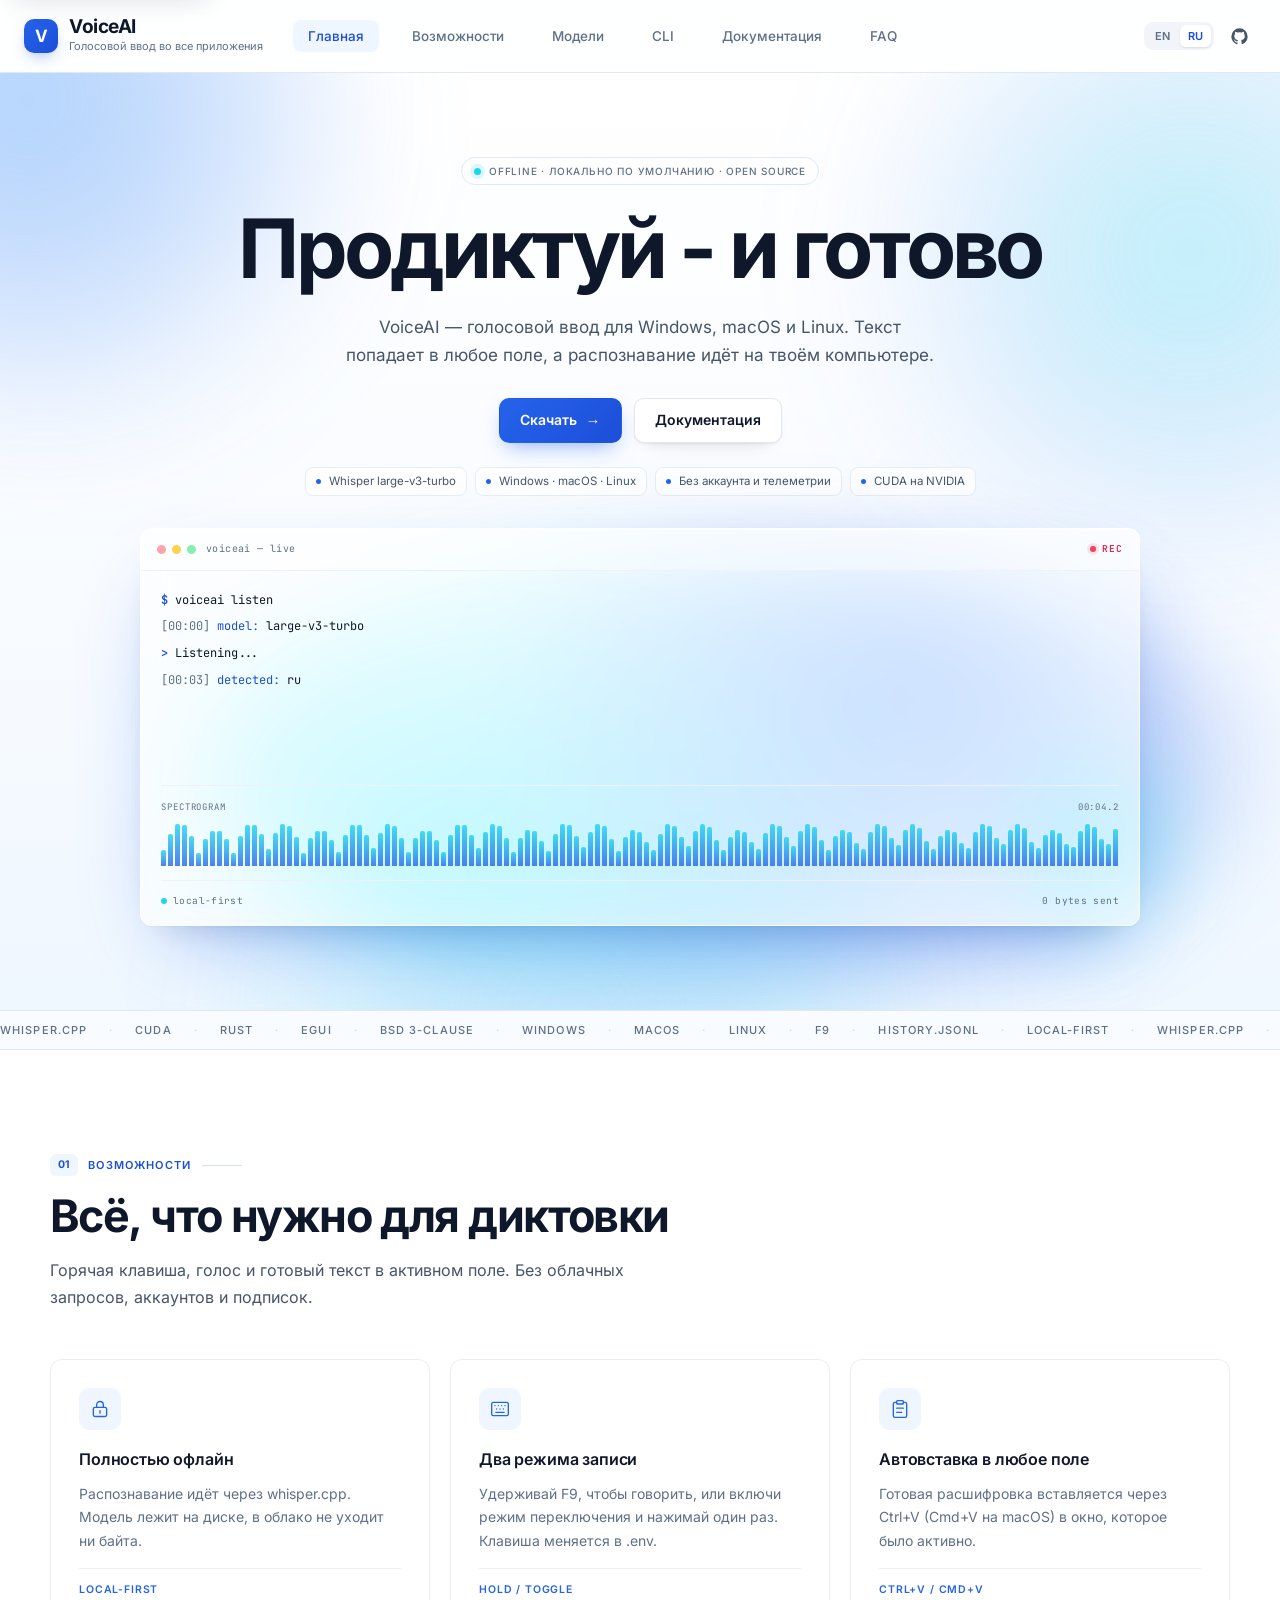
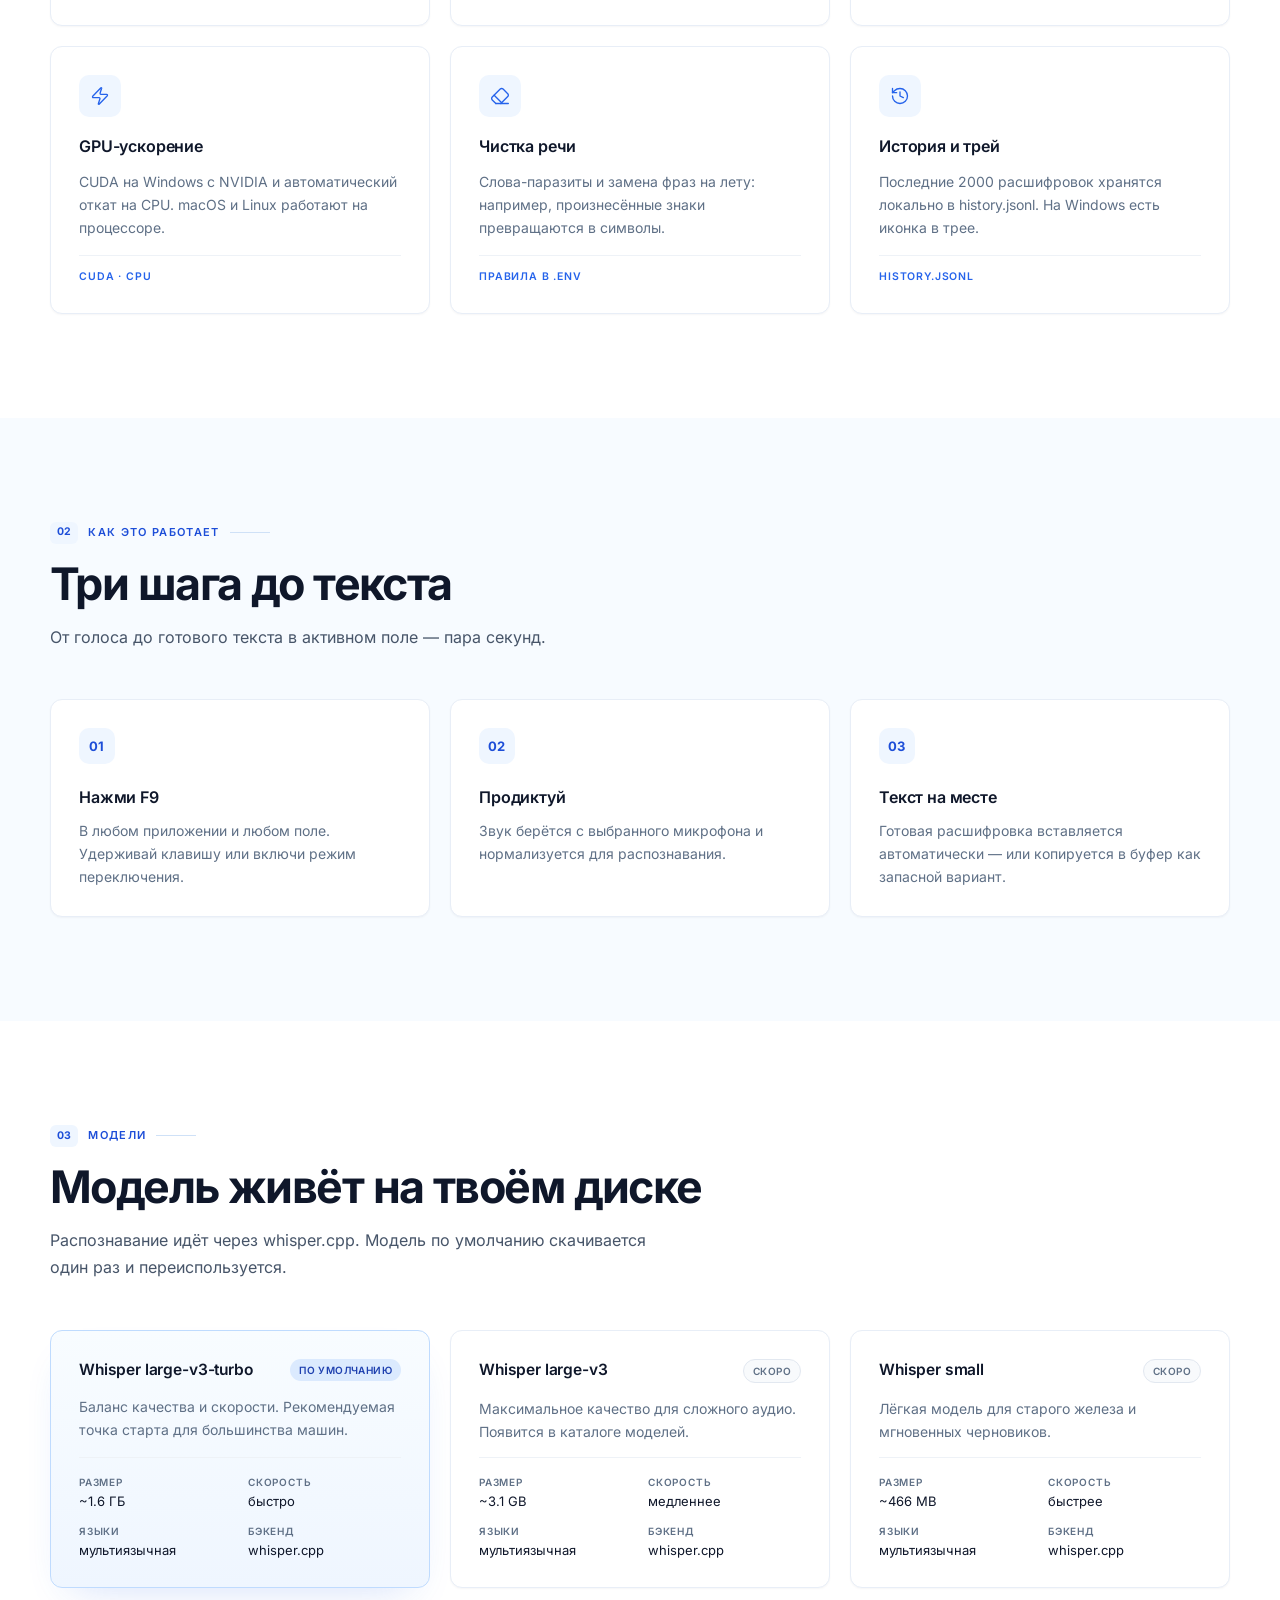
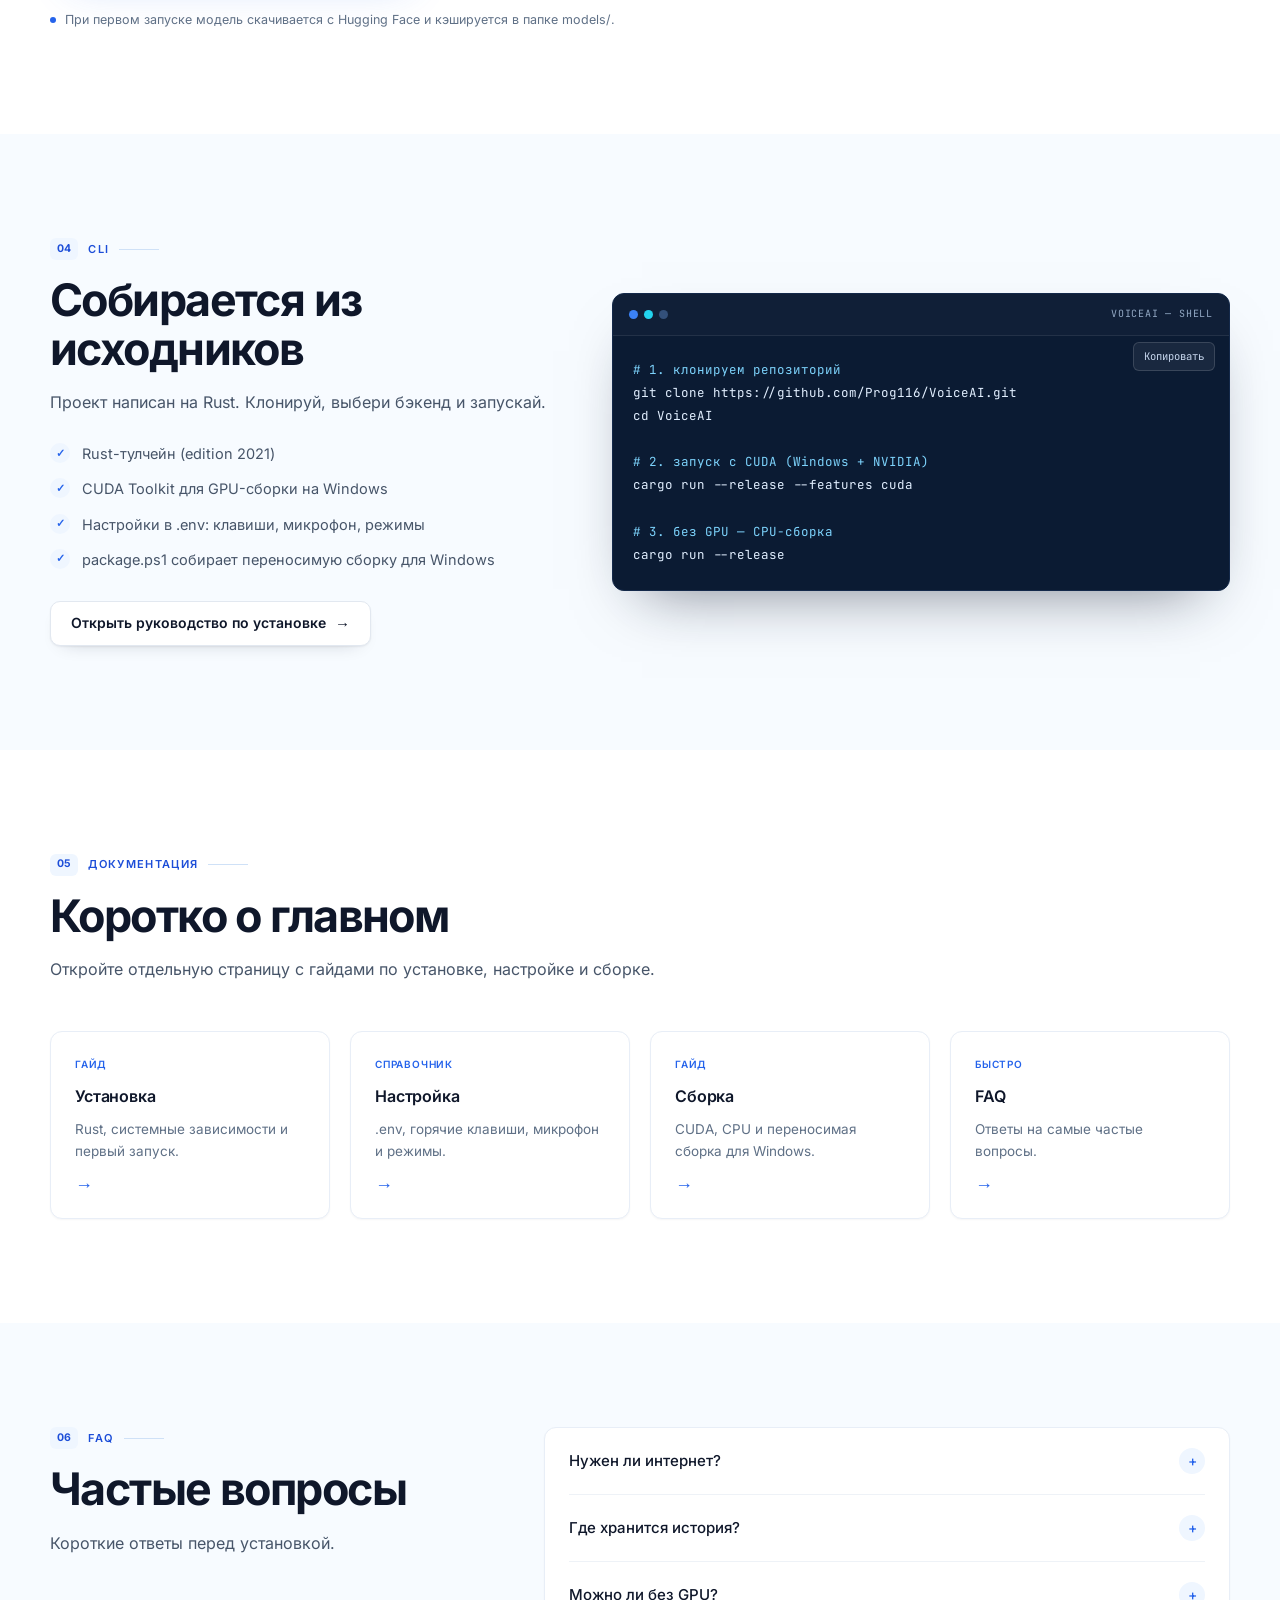
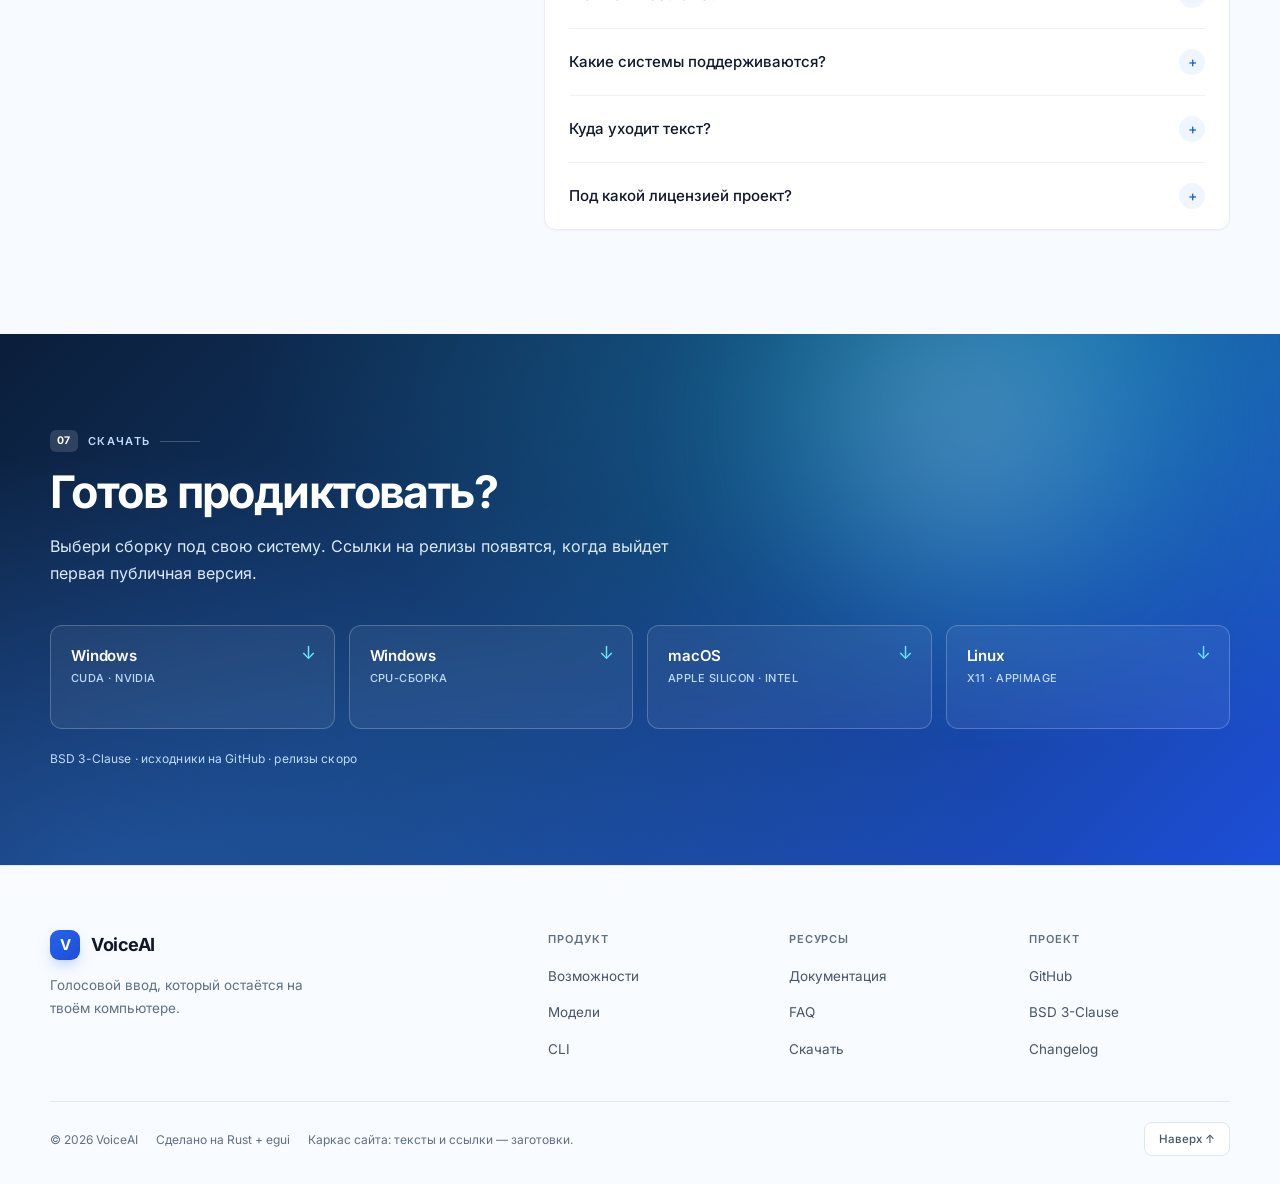
==== commit ad782e16: "Point GitHub links to VoiceAI repository" ====
--- a/index.html
+++ b/index.html
@@ -41,7 +41,7 @@
           <button class="lang-btn" type="button" data-lang="en" aria-pressed="false">EN</button>
           <button class="lang-btn is-active" type="button" data-lang="ru" aria-pressed="true">RU</button>
         </div>
-        <a class="icon-btn" href="#" aria-label="GitHub" title="GitHub">
+        <a class="icon-btn" href="https://github.com/Prog116/VoiceAI" target="_blank" rel="noopener" aria-label="GitHub" title="GitHub">
           <svg viewBox="0 0 24 24" fill="currentColor" aria-hidden="true">
             <path d="M12 .5A11.5 11.5 0 0 0 .5 12c0 5.08 3.29 9.39 7.86 10.91.58.11.79-.25.79-.56v-2.01c-3.2.7-3.87-1.54-3.87-1.54-.52-1.33-1.28-1.69-1.28-1.69-1.05-.72.08-.71.08-.71 1.16.08 1.77 1.19 1.77 1.19 1.03 1.77 2.71 1.26 3.37.96.1-.75.4-1.26.73-1.55-2.55-.29-5.24-1.28-5.24-5.68 0-1.26.45-2.28 1.19-3.09-.12-.29-.52-1.46.11-3.05 0 0 .97-.31 3.18 1.18a11 11 0 0 1 5.79 0c2.2-1.49 3.17-1.18 3.17-1.18.63 1.59.23 2.76.11 3.05.74.81 1.19 1.83 1.19 3.09 0 4.41-2.69 5.38-5.25 5.67.41.35.78 1.05.78 2.12v3.14c0 .31.21.67.8.56A11.5 11.5 0 0 0 23.5 12 11.5 11.5 0 0 0 12 .5Z"></path>
           </svg>
@@ -462,7 +462,7 @@
         <div class="footer-col">
           <h4 data-i18n="footer.colProject">Проект</h4>
           <ul>
-            <li><a href="#">GitHub</a></li>
+            <li><a href="https://github.com/Prog116/VoiceAI" target="_blank" rel="noopener">GitHub</a></li>
             <li><a href="#">BSD 3-Clause</a></li>
             <li><a href="#">Changelog</a></li>
           </ul>
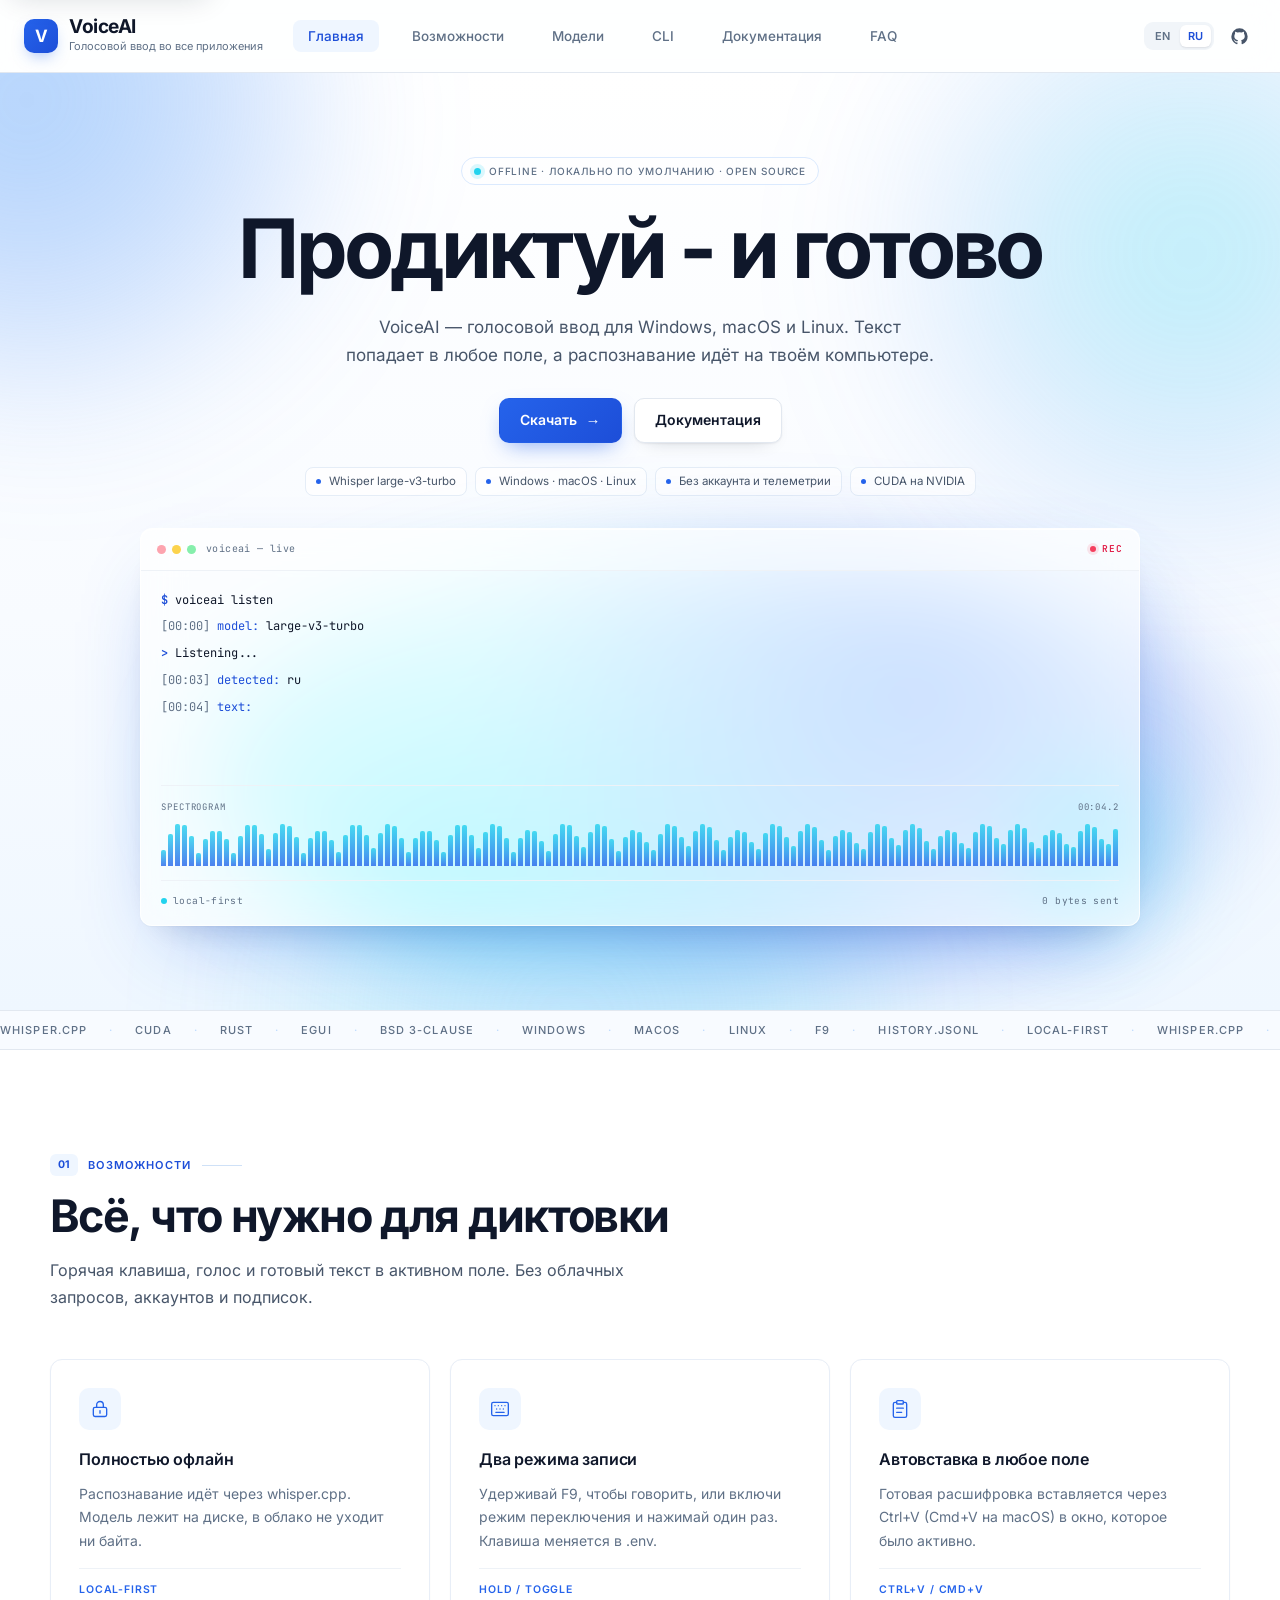
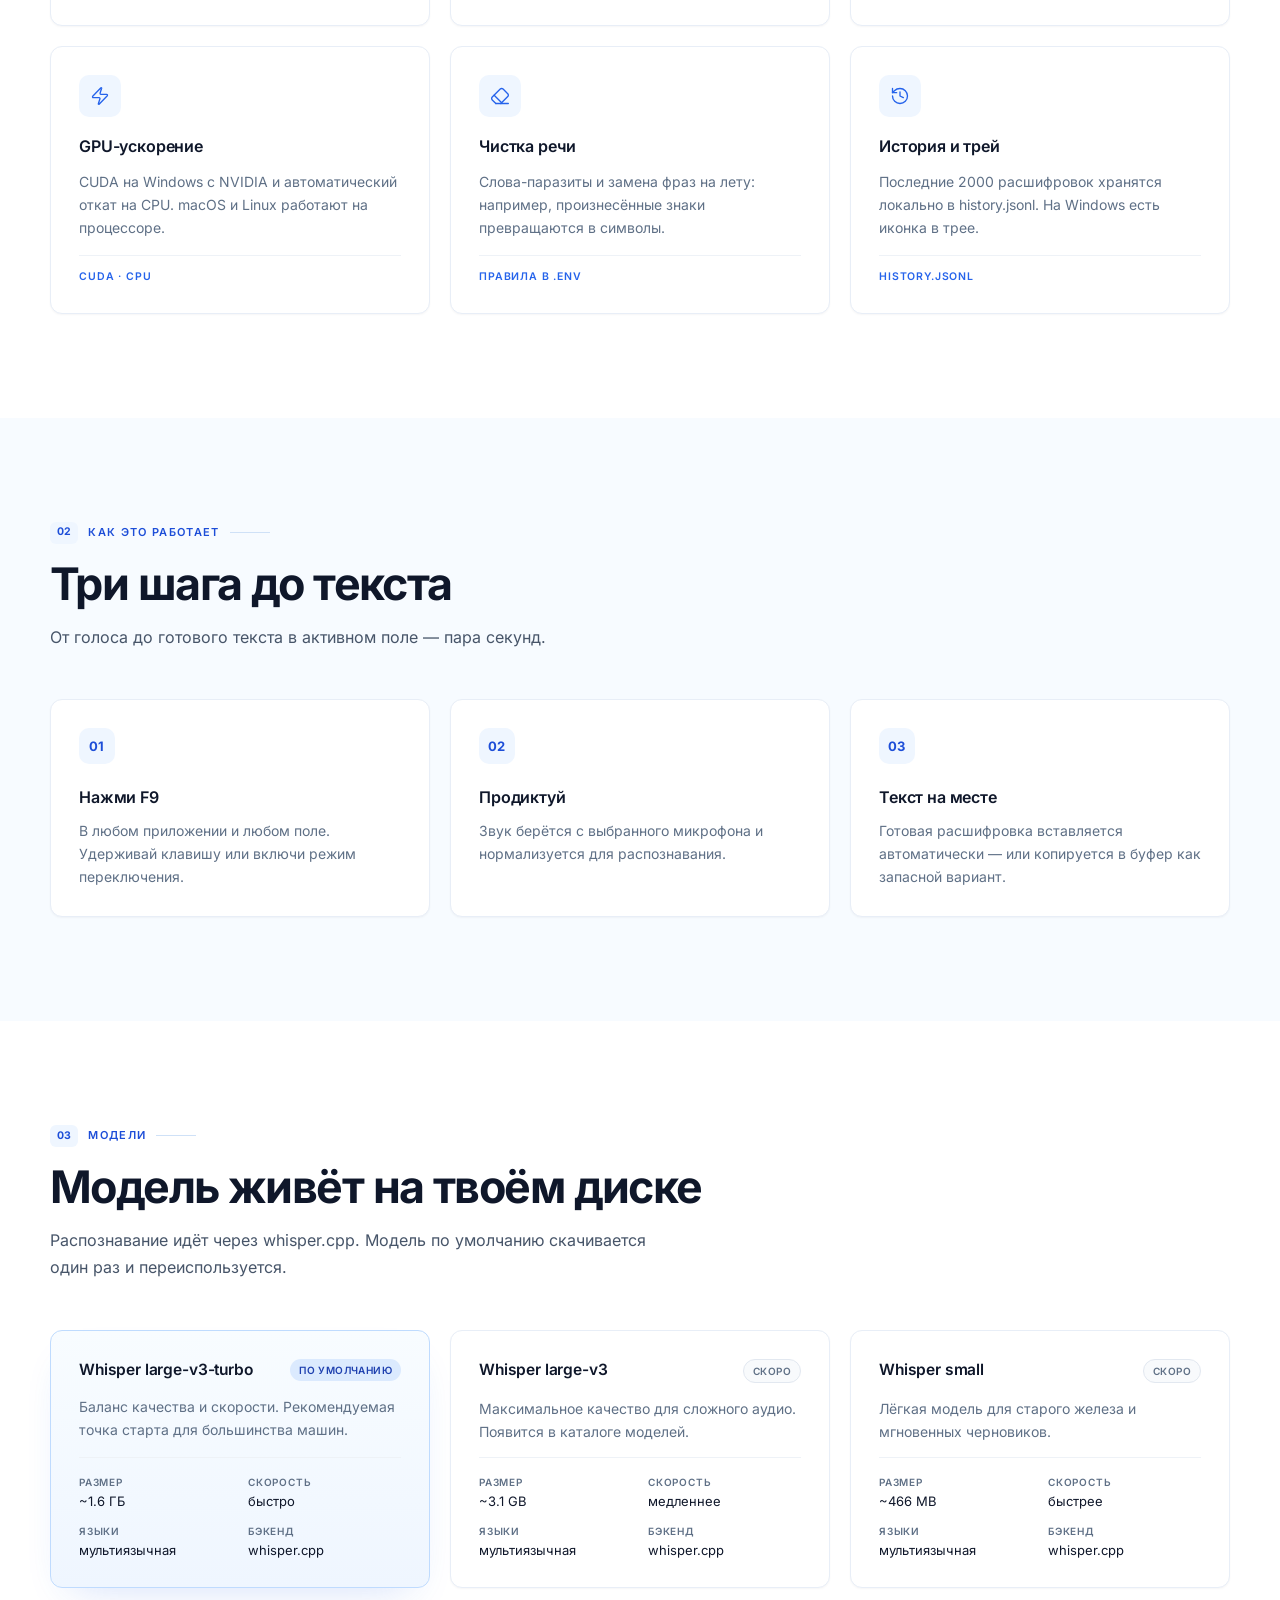
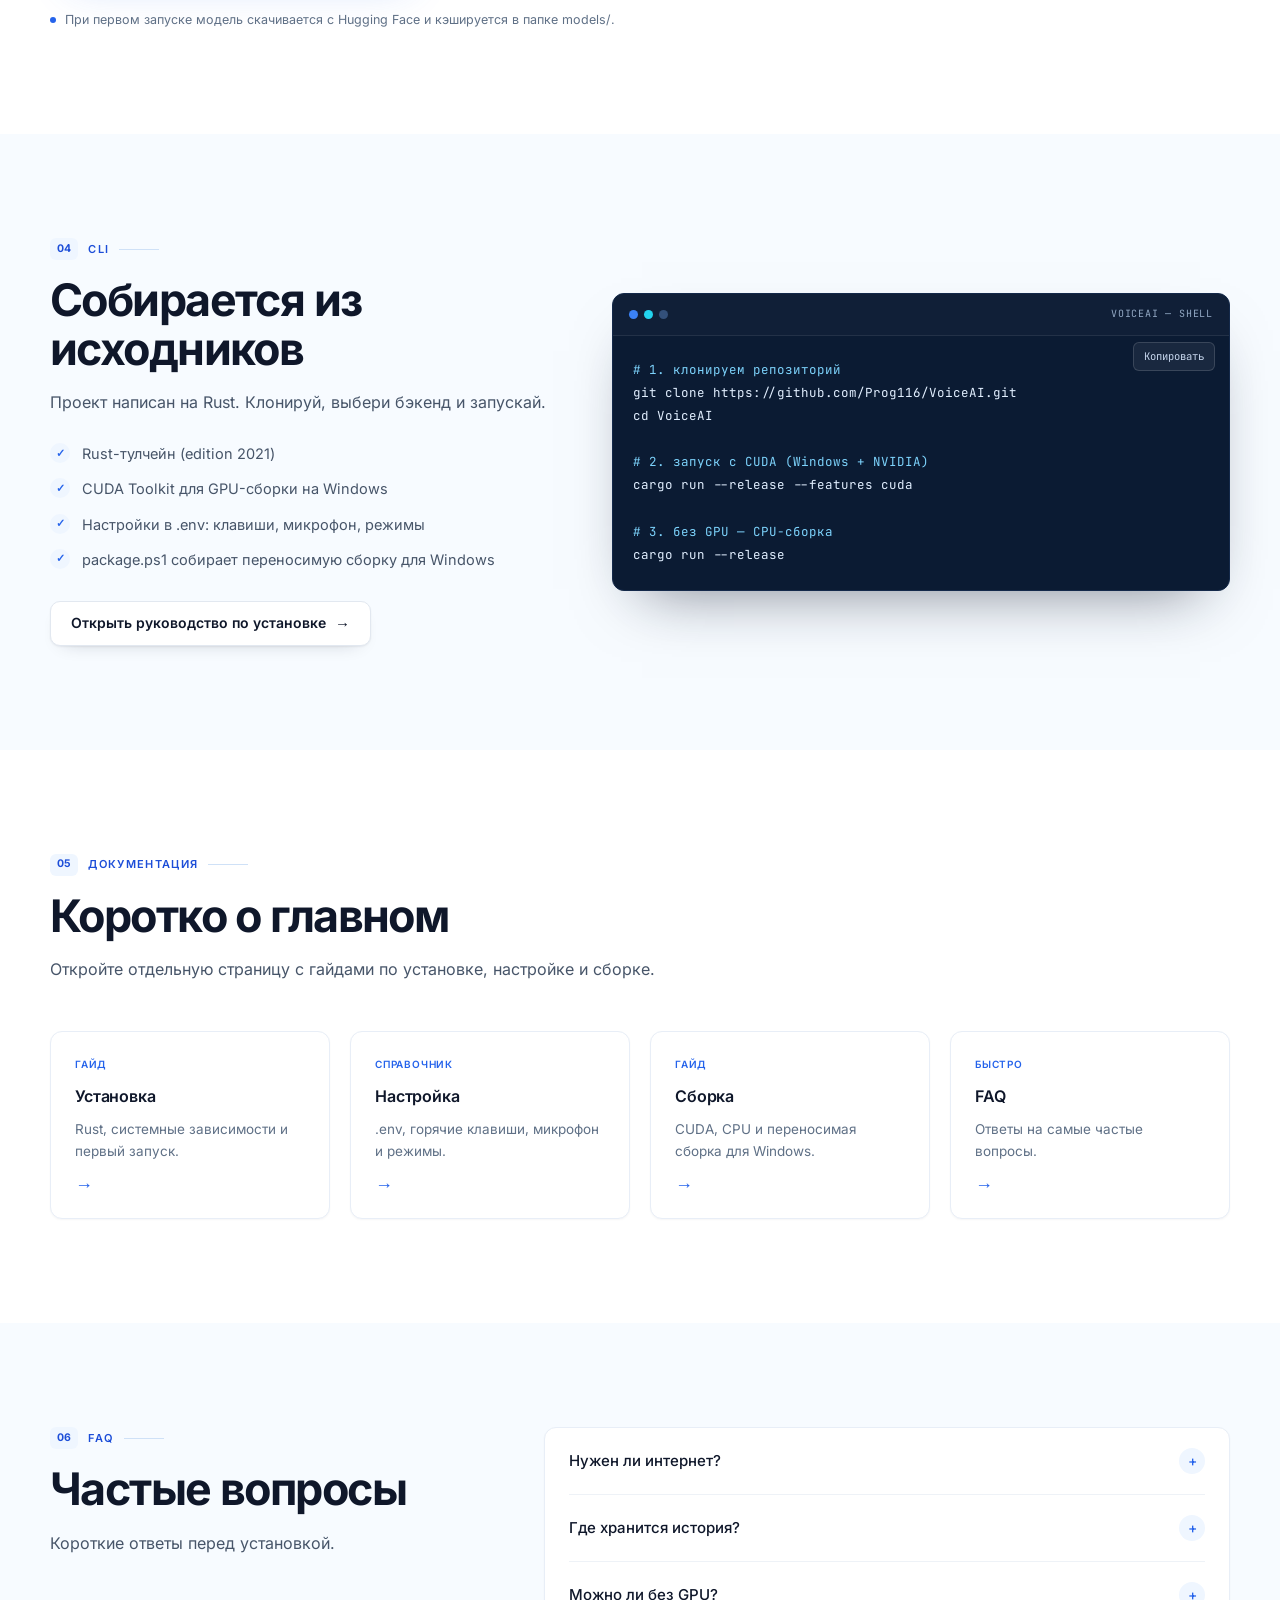
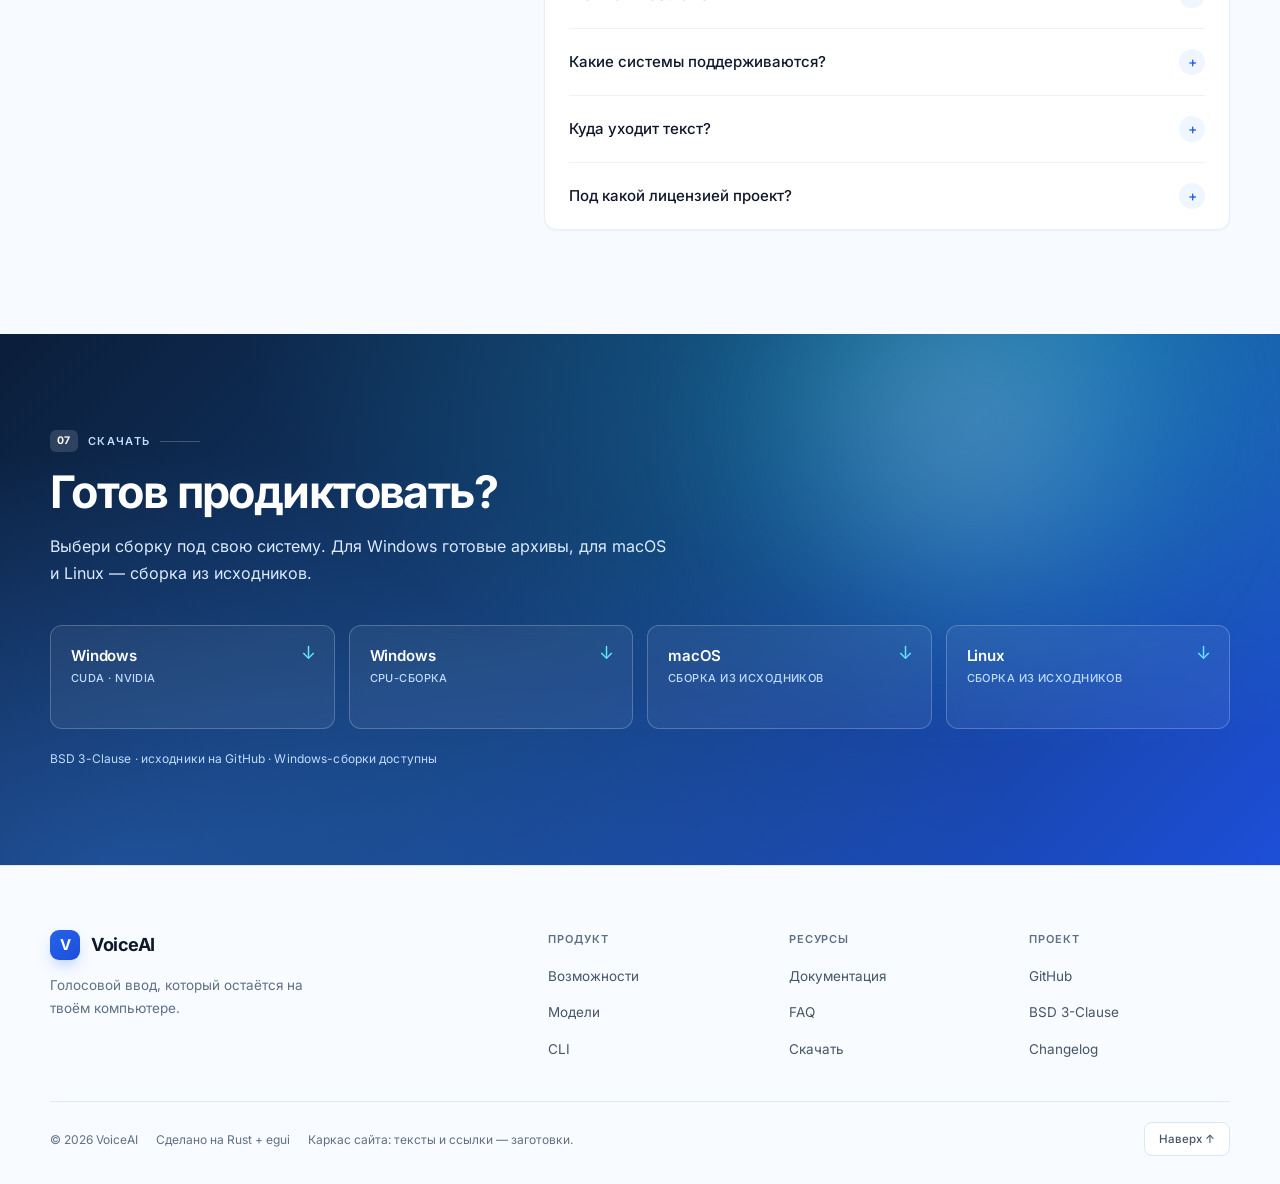
==== commit a0a09724: "Wire download section to release assets and build docs" ====
--- a/index.html
+++ b/index.html
@@ -402,33 +402,33 @@
         <div class="section-head reveal">
           <p class="eyebrow"><span class="eyebrow-index">07</span><span data-i18n="download.eyebrow">Скачать</span></p>
           <h2 class="h2" data-i18n="download.title">Готов продиктовать?</h2>
-          <p class="section-lead" data-i18n="download.lead">Выбери сборку под свою систему. Ссылки на релизы появятся, когда выйдет первая публичная версия.</p>
+          <p class="section-lead" data-i18n="download.lead">Выбери сборку под свою систему. Для Windows готовые архивы, для macOS и Linux — сборка из исходников.</p>
         </div>
 
         <div class="download-grid">
-          <a class="download-btn reveal" href="#">
+          <a class="download-btn reveal" href="https://github.com/Prog116/VoiceAI/releases/latest/download/VoiceAI-0.1.0-win64.zip">
             <span class="os">Windows</span>
             <span class="meta" data-i18n="download.winCuda">CUDA · NVIDIA</span>
             <span class="dl-arrow" aria-hidden="true">↓</span>
           </a>
-          <a class="download-btn reveal" href="#">
+          <a class="download-btn reveal" href="https://github.com/Prog116/VoiceAI/releases/latest/download/VoiceAI-0.1.0-win64-cpu.zip">
             <span class="os">Windows</span>
             <span class="meta" data-i18n="download.winCpu">CPU-сборка</span>
             <span class="dl-arrow" aria-hidden="true">↓</span>
           </a>
-          <a class="download-btn reveal" href="#">
+          <a class="download-btn reveal" href="docs.html#build">
             <span class="os">macOS</span>
-            <span class="meta" data-i18n="download.mac">Apple Silicon · Intel</span>
+            <span class="meta" data-i18n="download.mac">Сборка из исходников</span>
             <span class="dl-arrow" aria-hidden="true">↓</span>
           </a>
-          <a class="download-btn reveal" href="#">
+          <a class="download-btn reveal" href="docs.html#build">
             <span class="os">Linux</span>
-            <span class="meta" data-i18n="download.linux">X11 · AppImage</span>
+            <span class="meta" data-i18n="download.linux">Сборка из исходников</span>
             <span class="dl-arrow" aria-hidden="true">↓</span>
           </a>
         </div>
 
-        <p class="download-note" data-i18n="download.note">BSD 3-Clause · исходники на GitHub · релизы скоро</p>
+        <p class="download-note" data-i18n="download.note">BSD 3-Clause · исходники на GitHub · Windows-сборки доступны</p>
       </div>
     </section>
   </main>
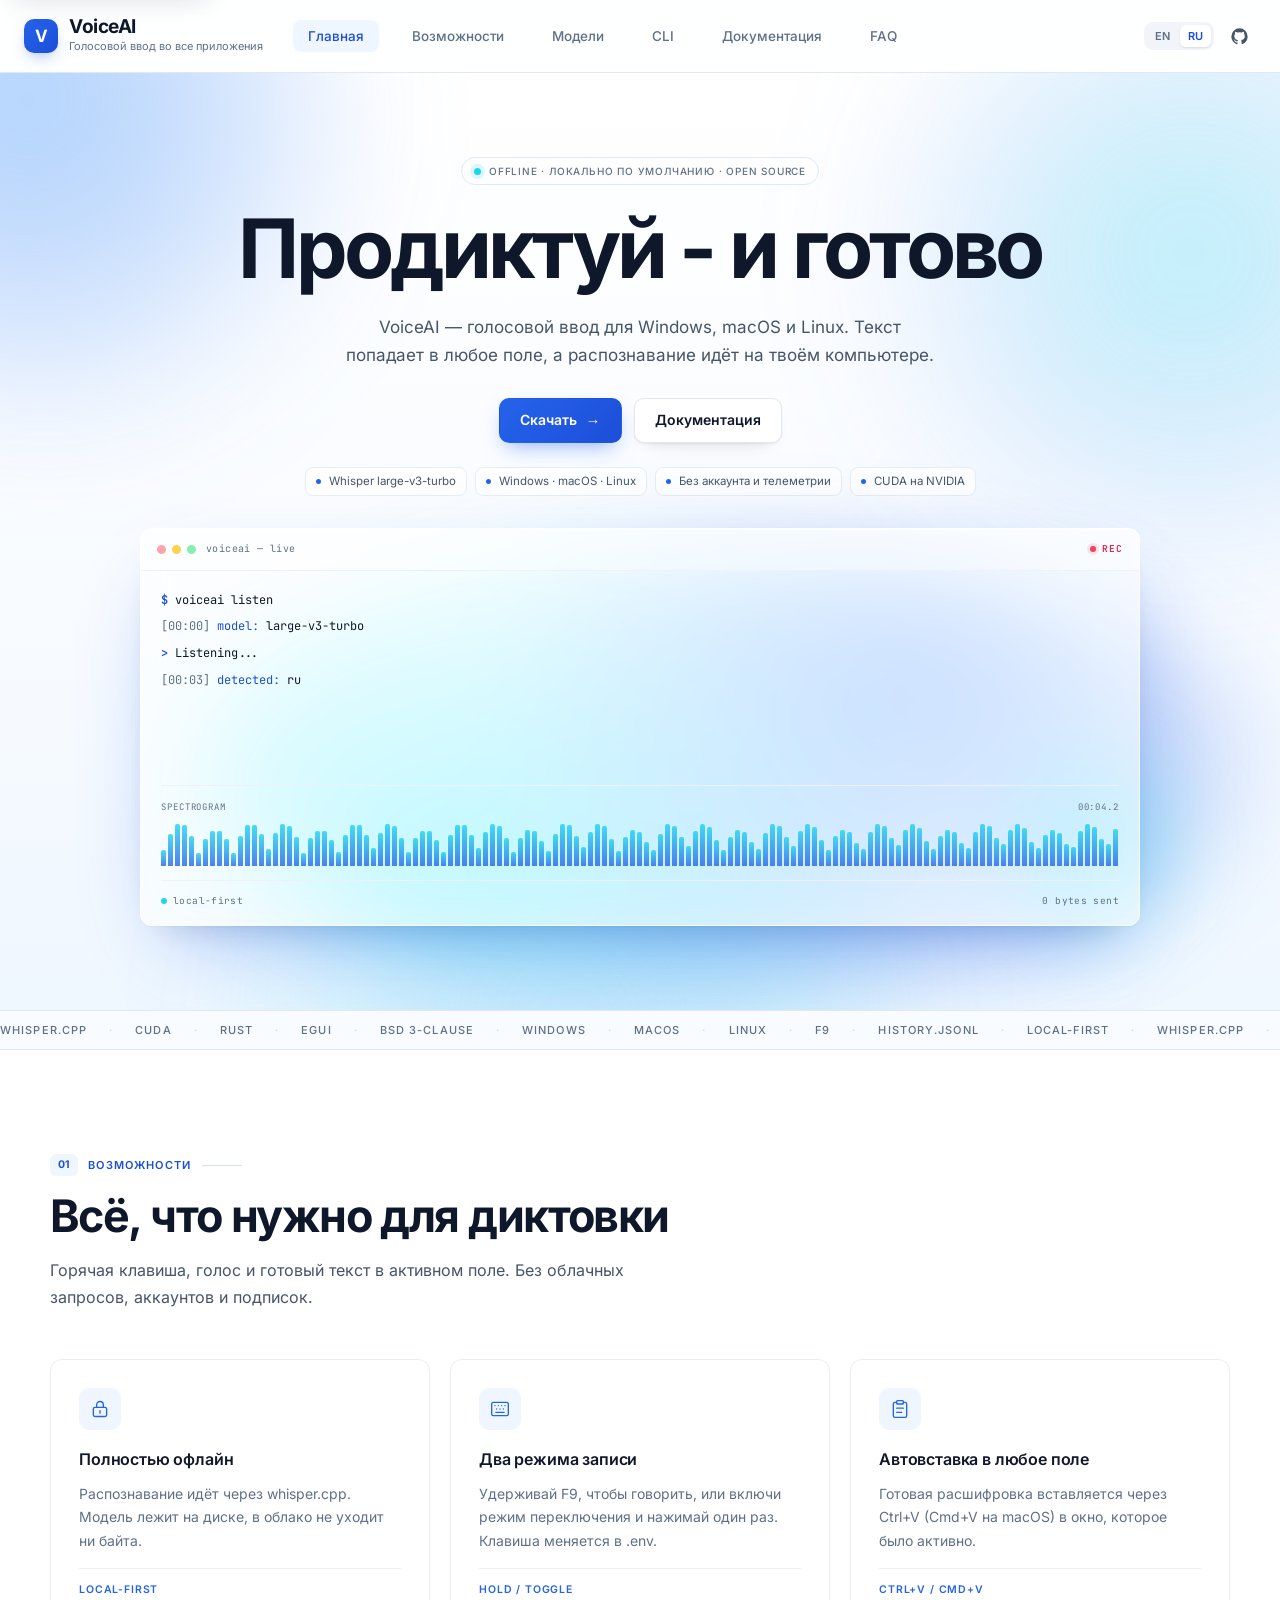
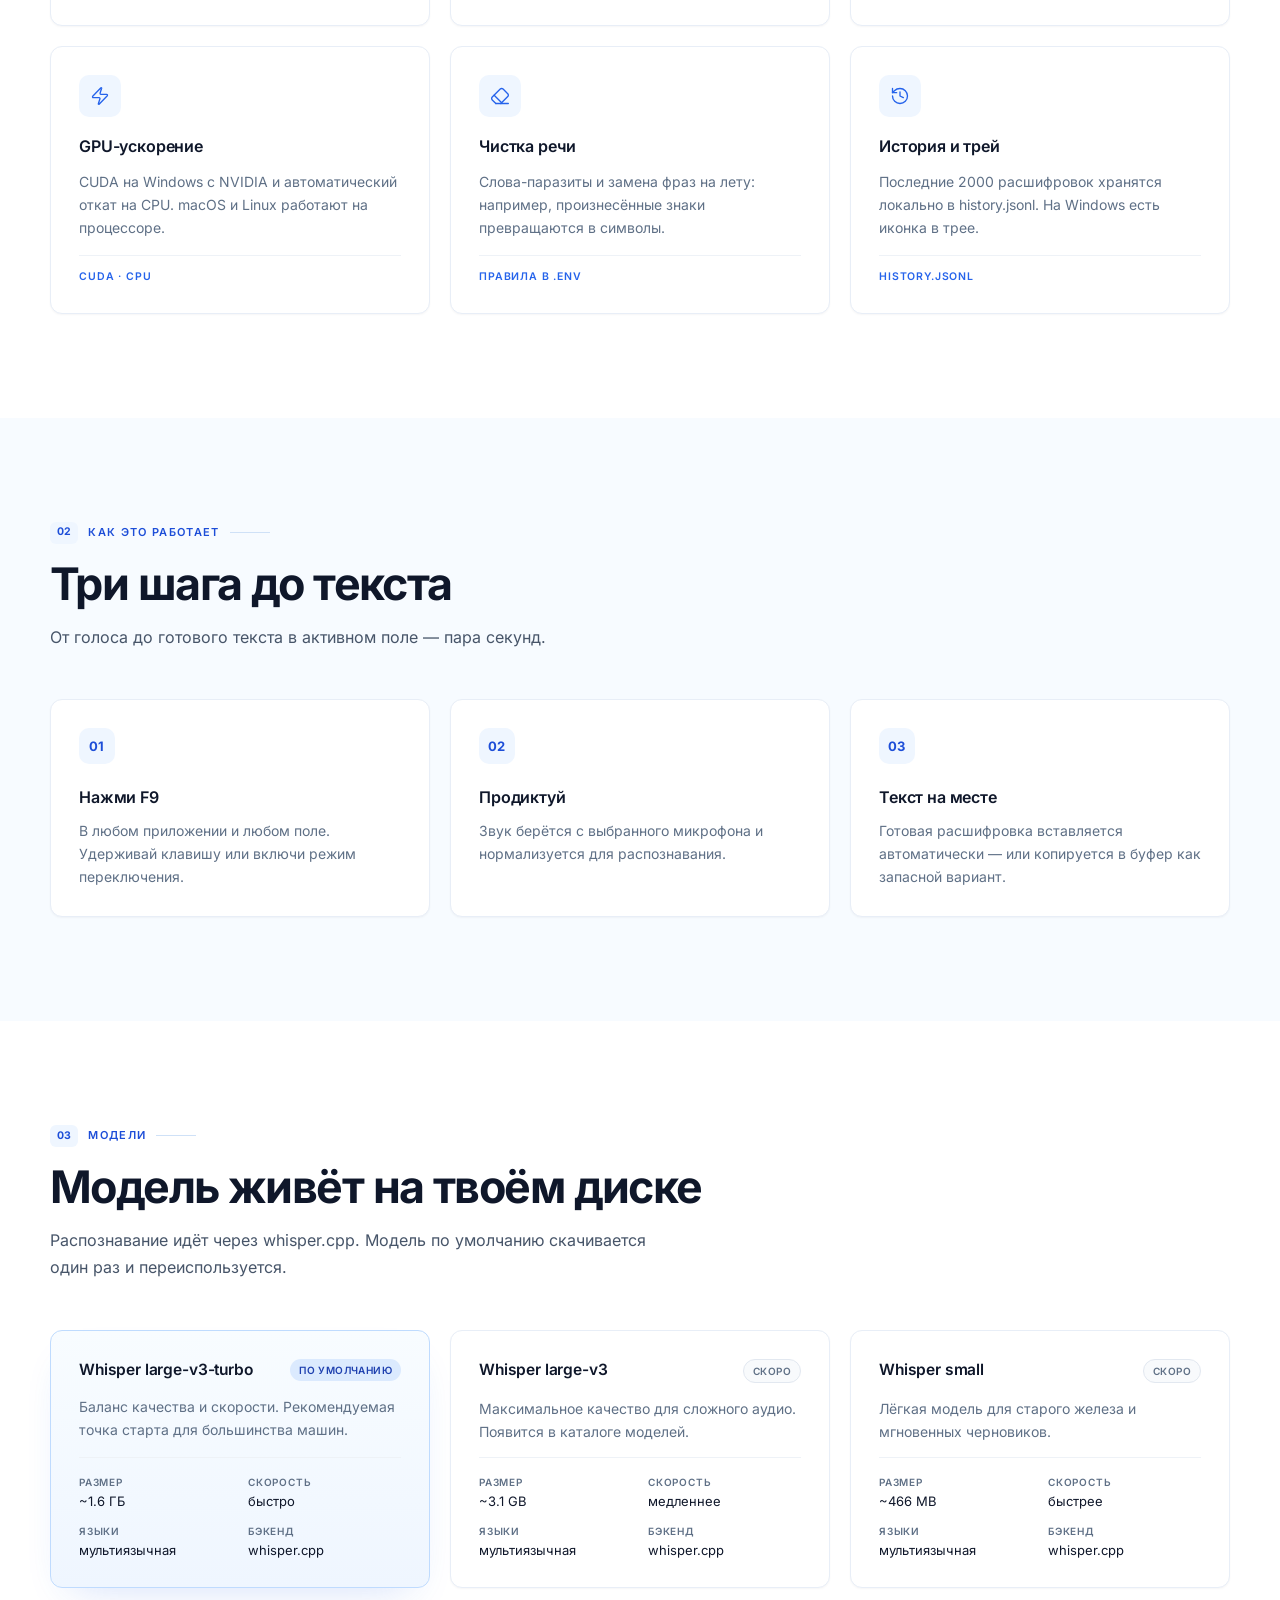
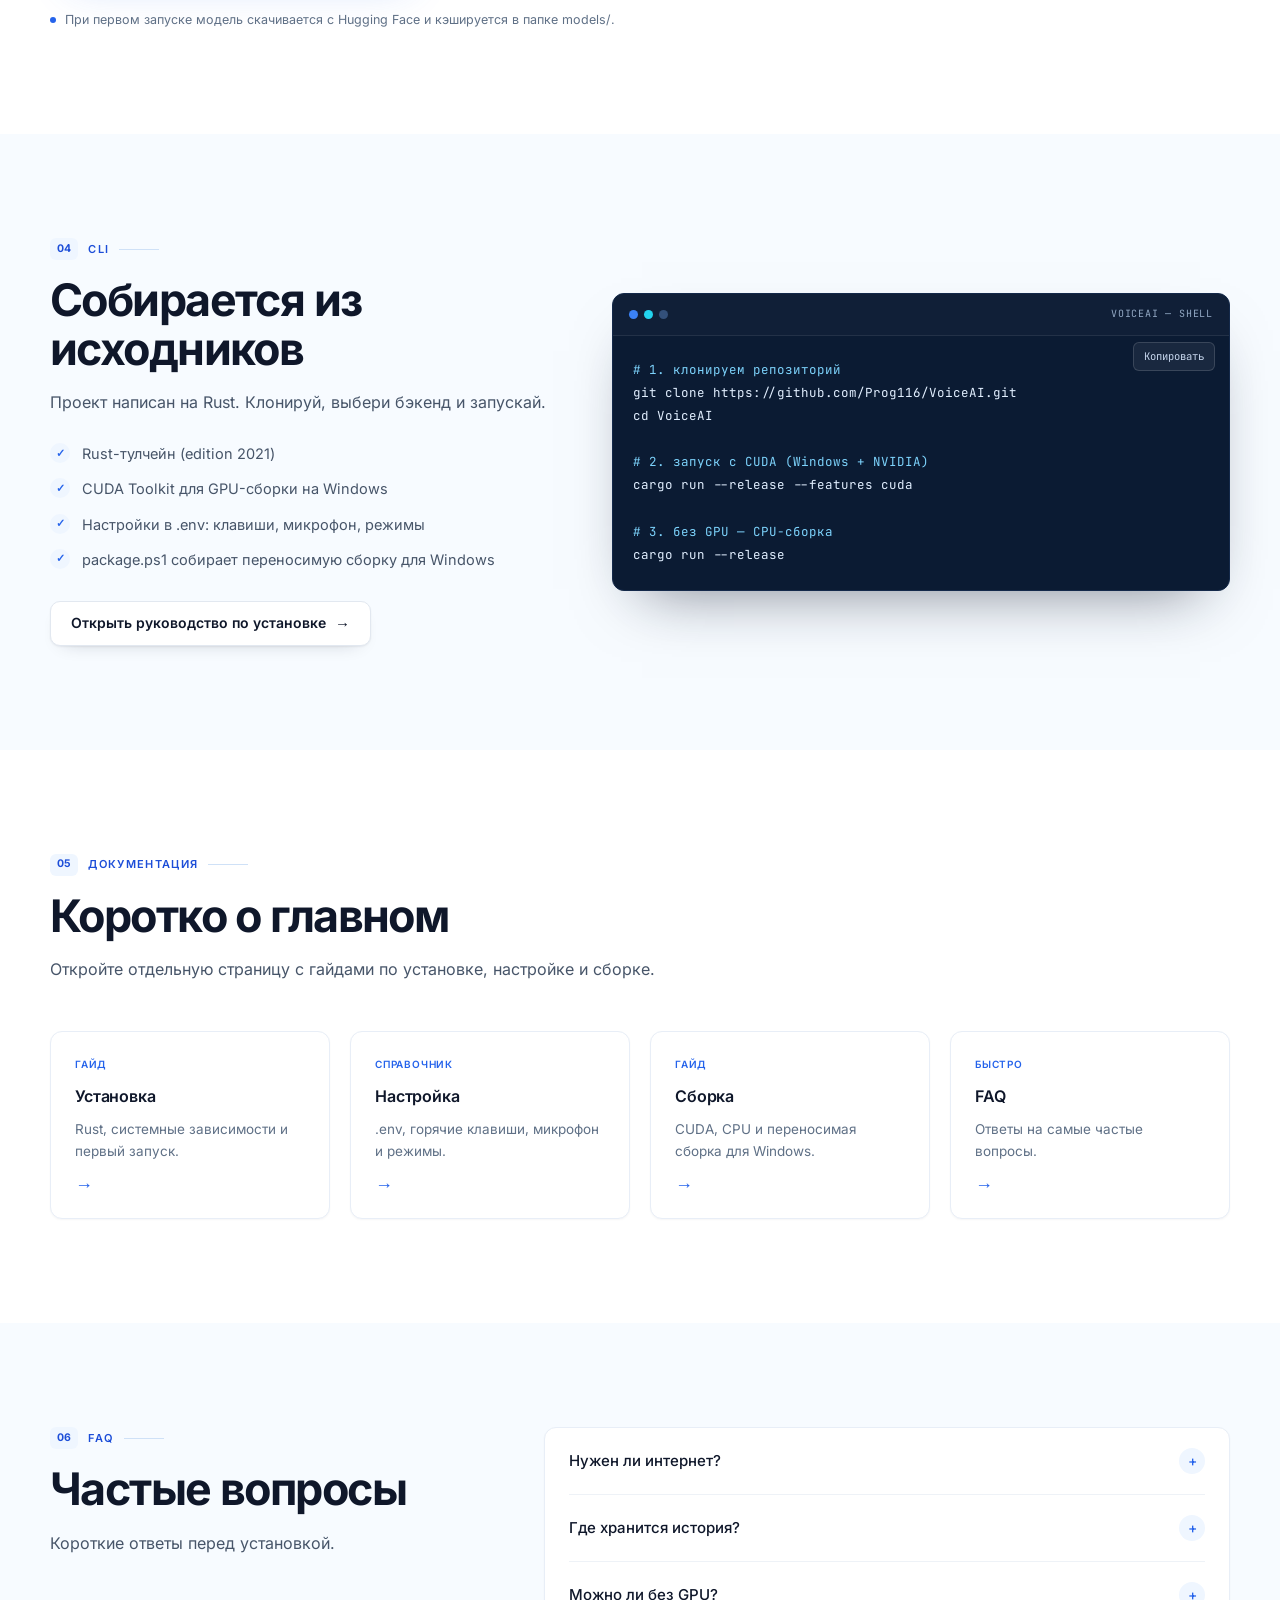
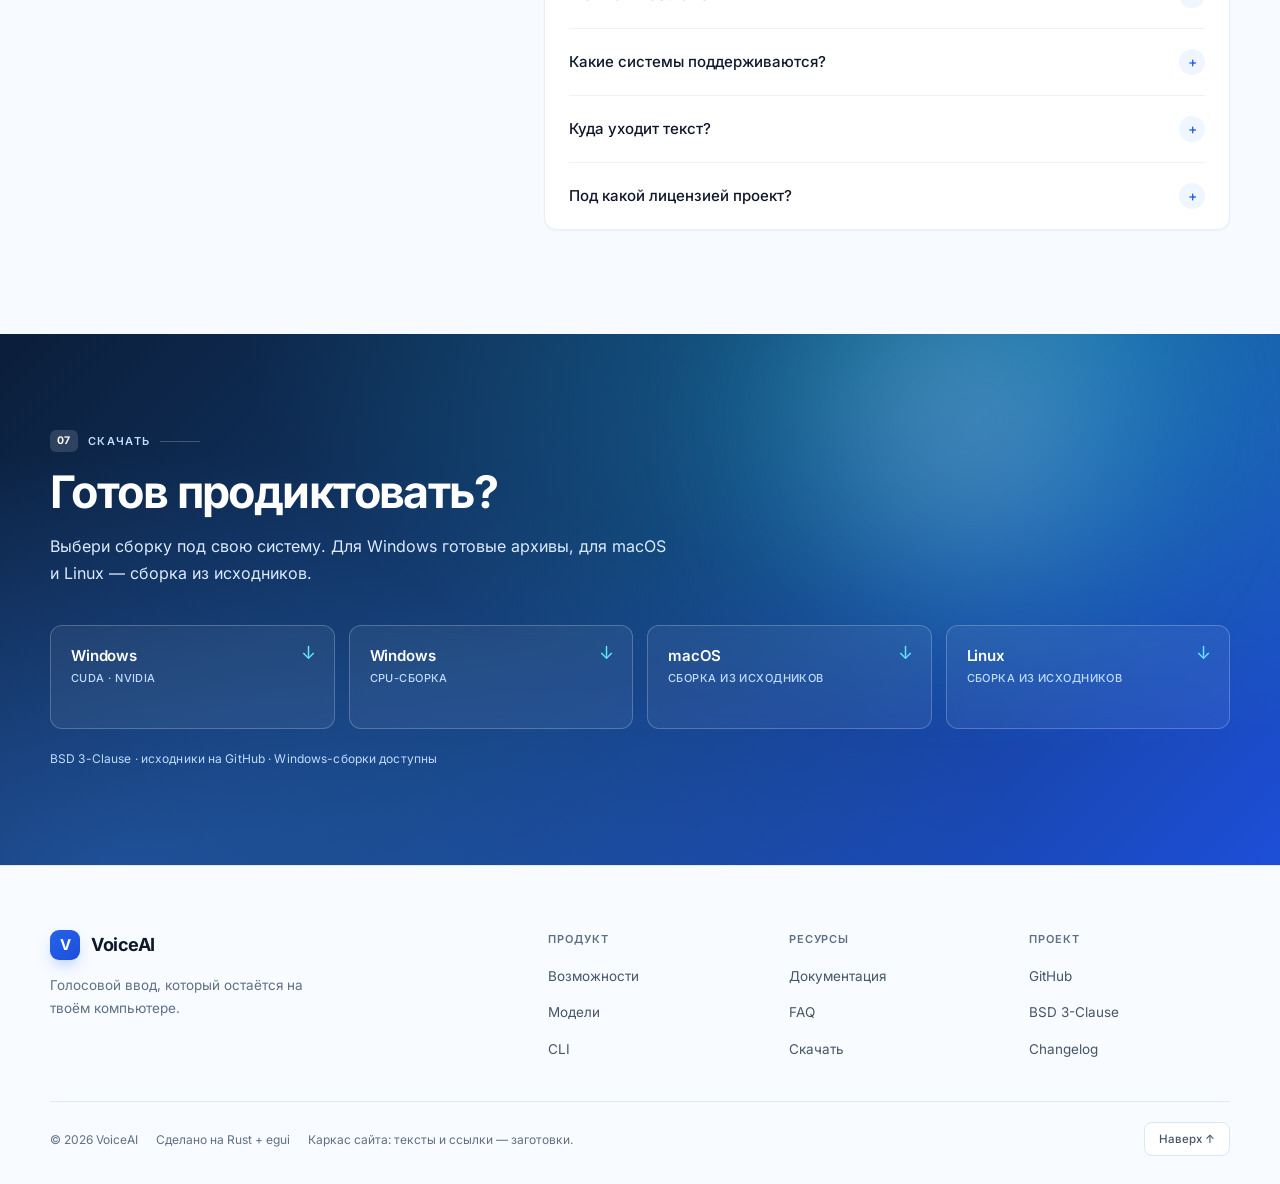
==== commit 6004b9d7: "Bust JS cache for updated download text" ====
--- a/index.html
+++ b/index.html
@@ -12,7 +12,7 @@
   <link rel="icon" href="assets/favicon.svg" type="image/svg+xml">
   <link rel="stylesheet" href="assets/css/styles.css">
   <noscript><style>.reveal{opacity:1 !important;transform:none !important}</style></noscript>
-  <script src="assets/js/main.js" defer></script>
+  <script src="assets/js/main.js?v=3" defer></script>
 </head>
 <body data-page="home">
   <a class="skip-link" href="#main" data-i18n="a11y.skip">Перейти к содержимому</a>
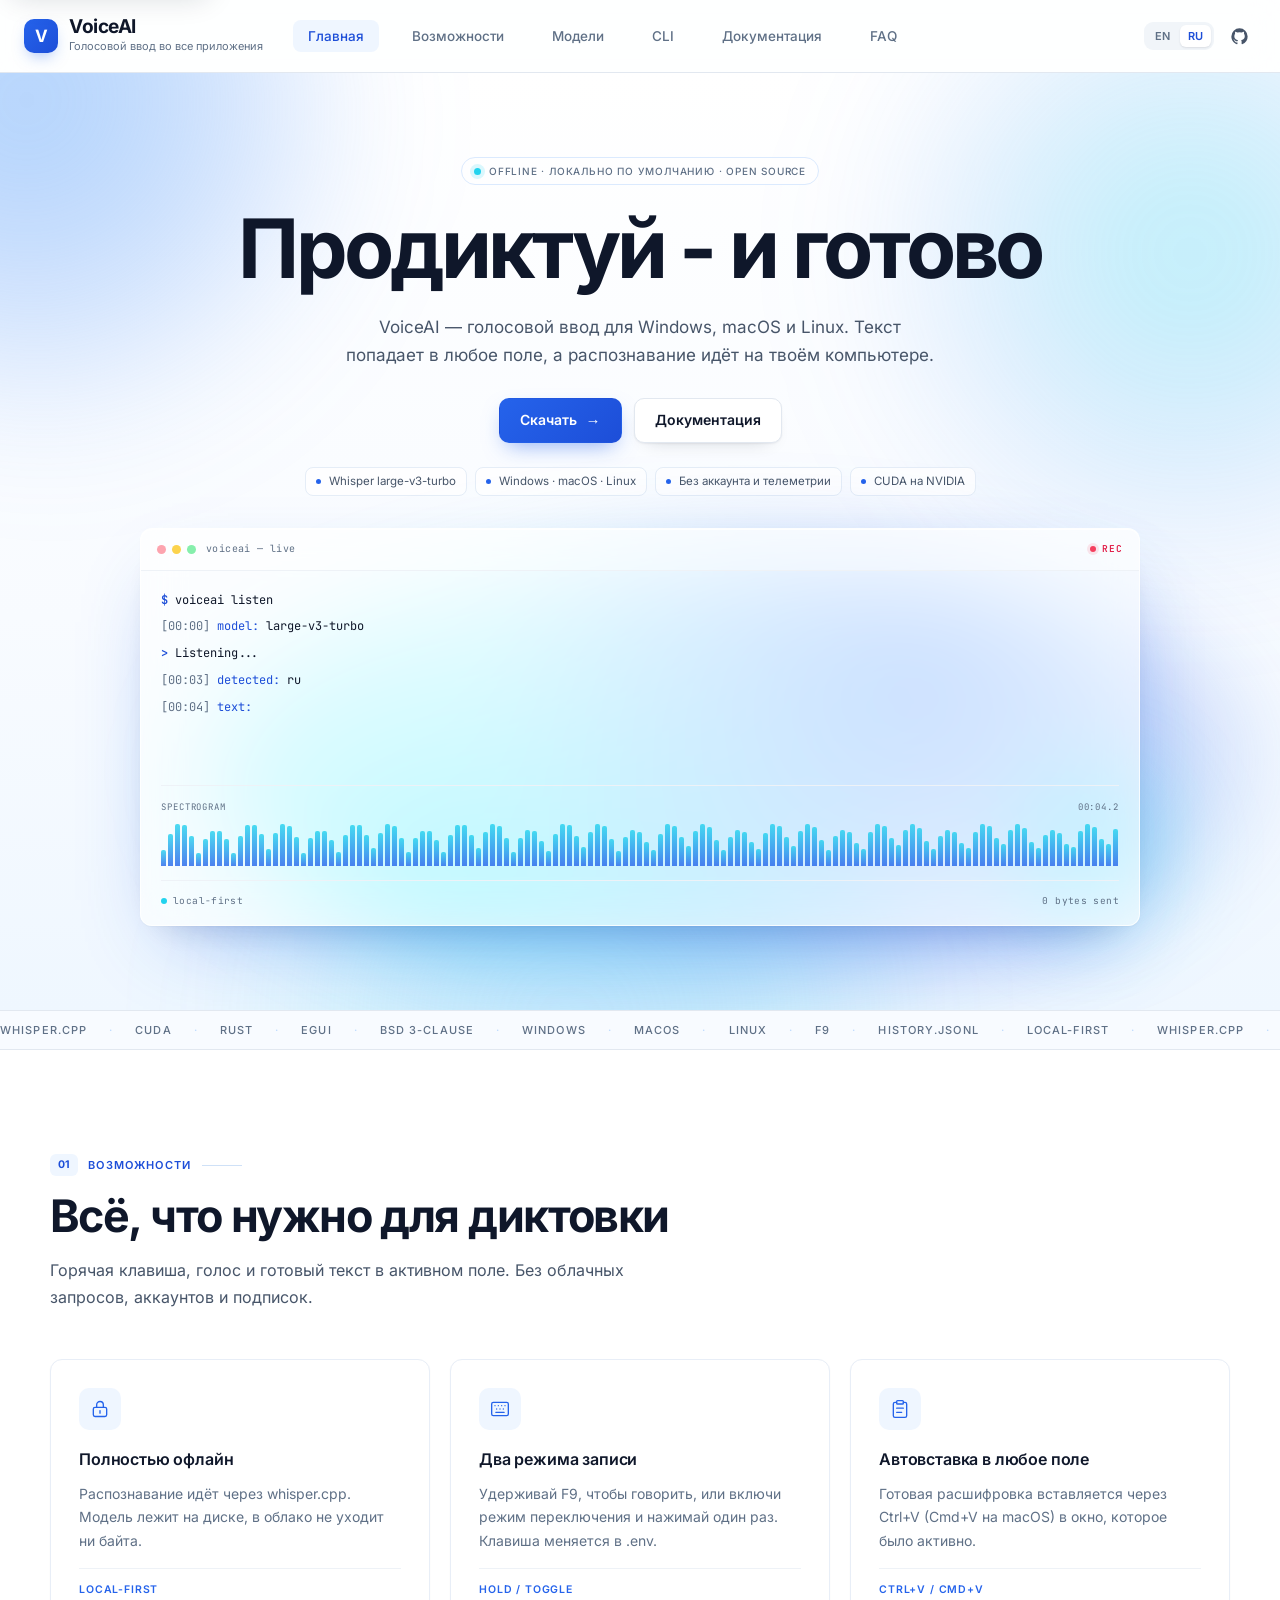
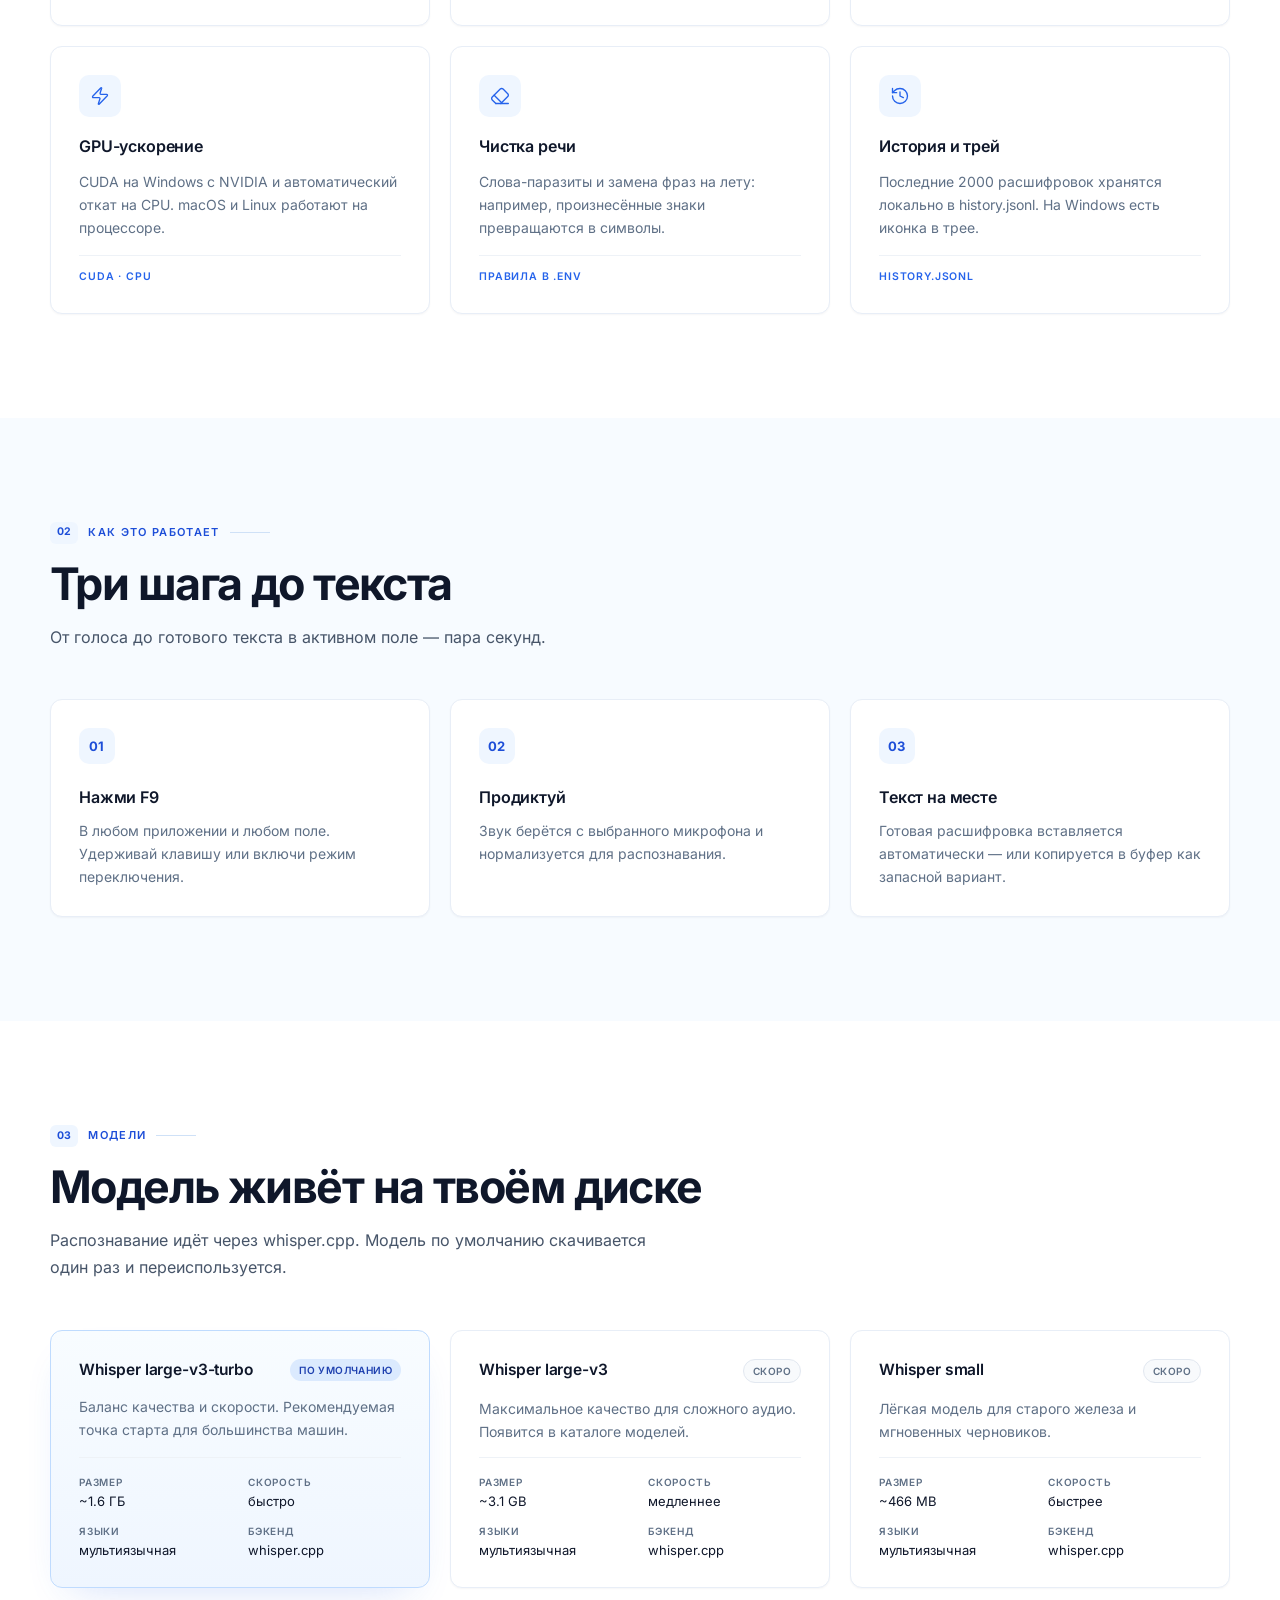
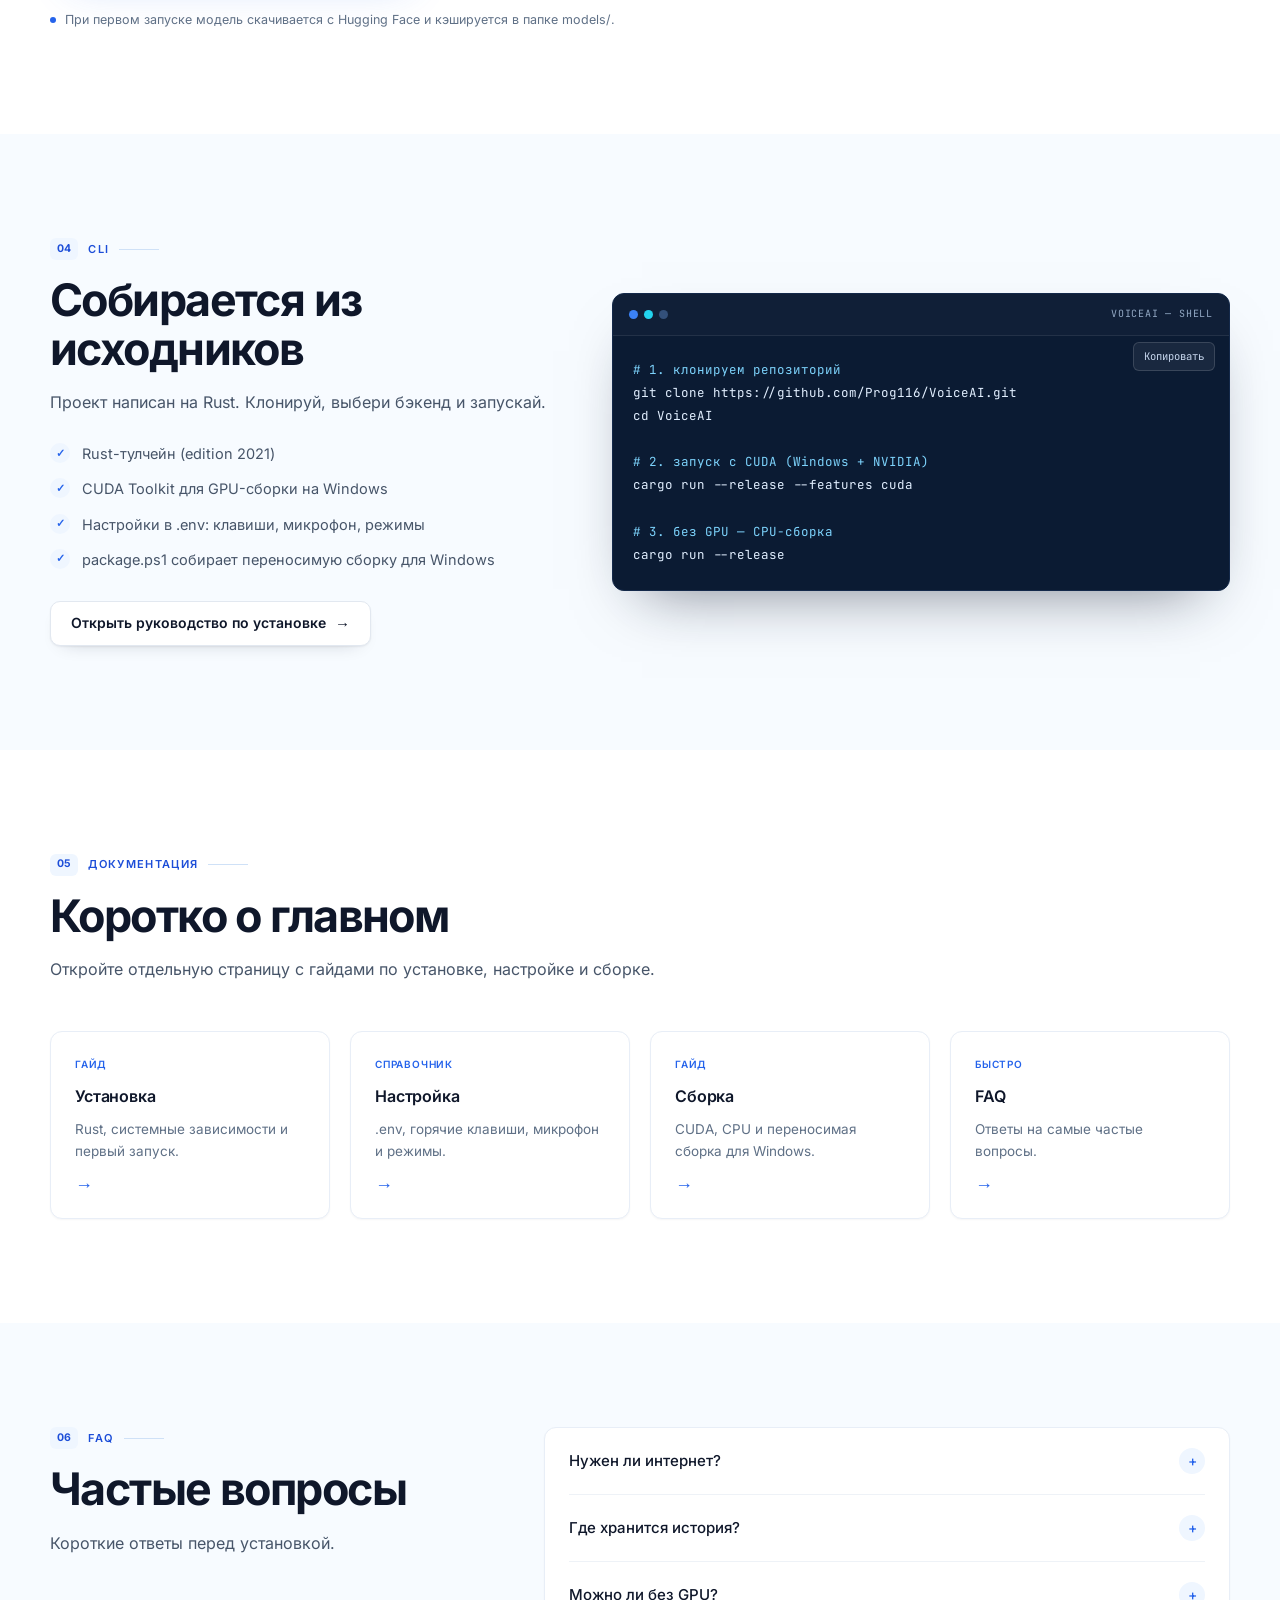
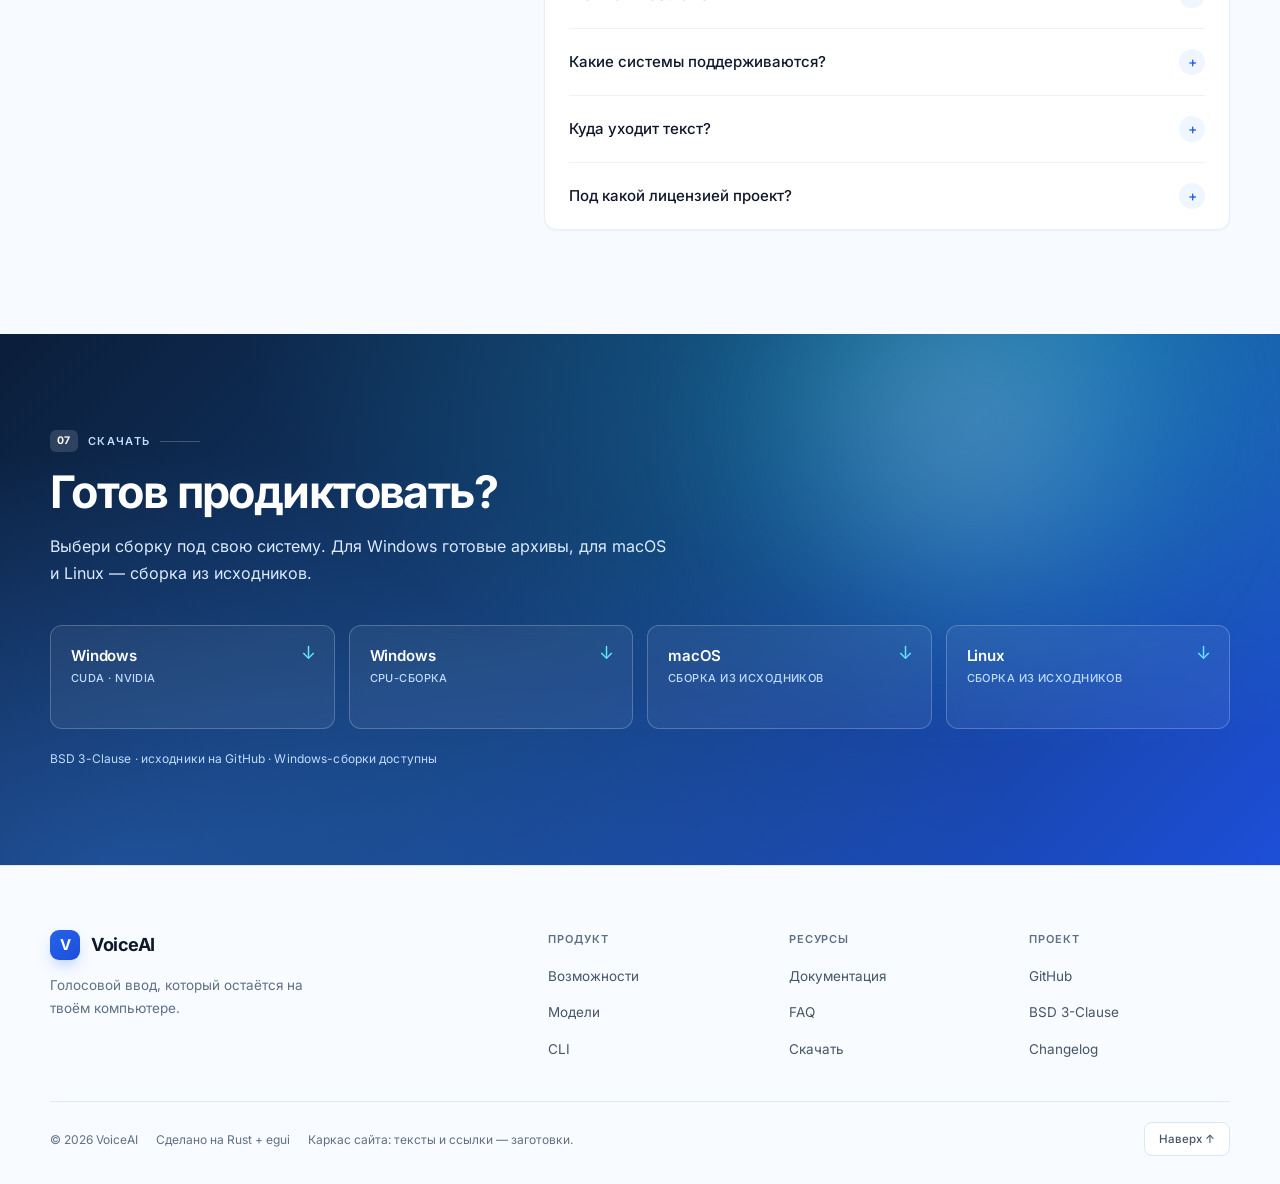
==== commit 95cc8640: "Keep home link URL clean without hash" ====
--- a/index.html
+++ b/index.html
@@ -12,7 +12,7 @@
   <link rel="icon" href="assets/favicon.svg" type="image/svg+xml">
   <link rel="stylesheet" href="assets/css/styles.css">
   <noscript><style>.reveal{opacity:1 !important;transform:none !important}</style></noscript>
-  <script src="assets/js/main.js?v=3" defer></script>
+  <script src="assets/js/main.js?v=4" defer></script>
 </head>
 <body data-page="home">
   <a class="skip-link" href="#main" data-i18n="a11y.skip">Перейти к содержимому</a>
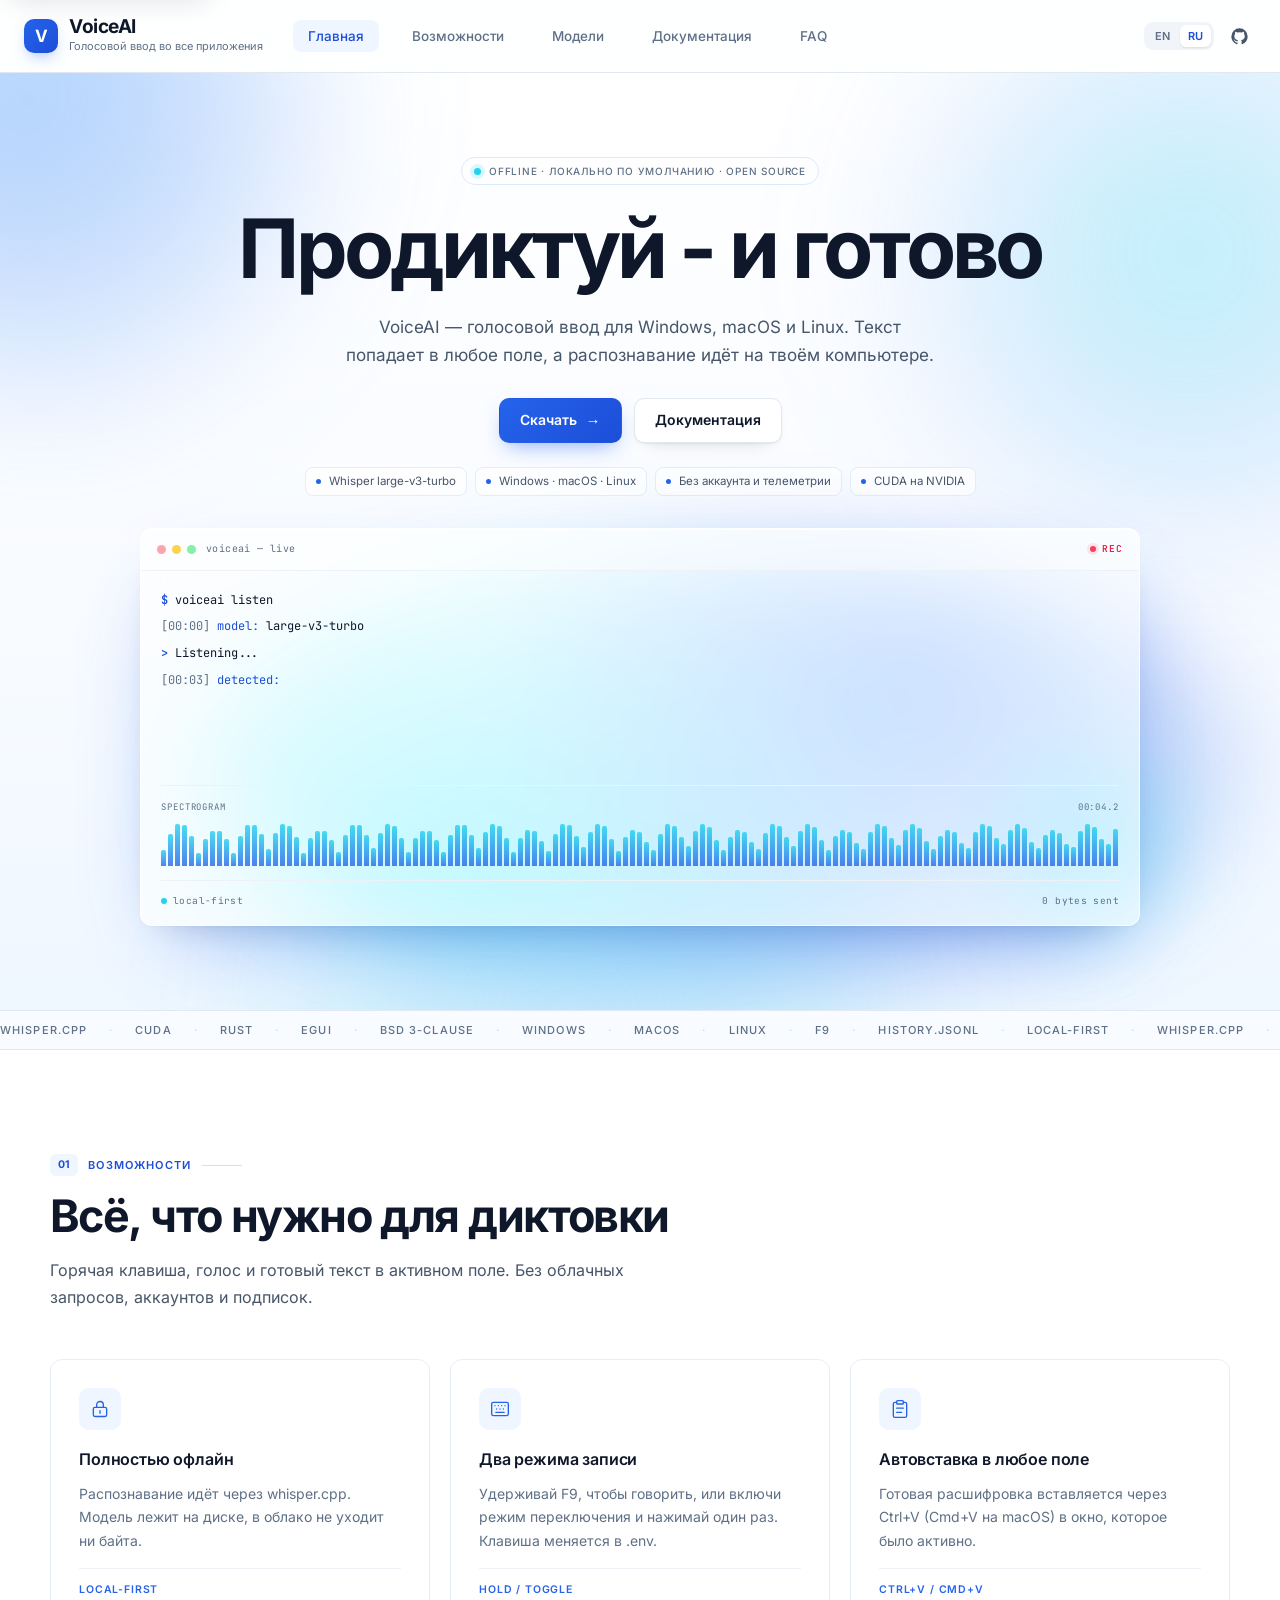
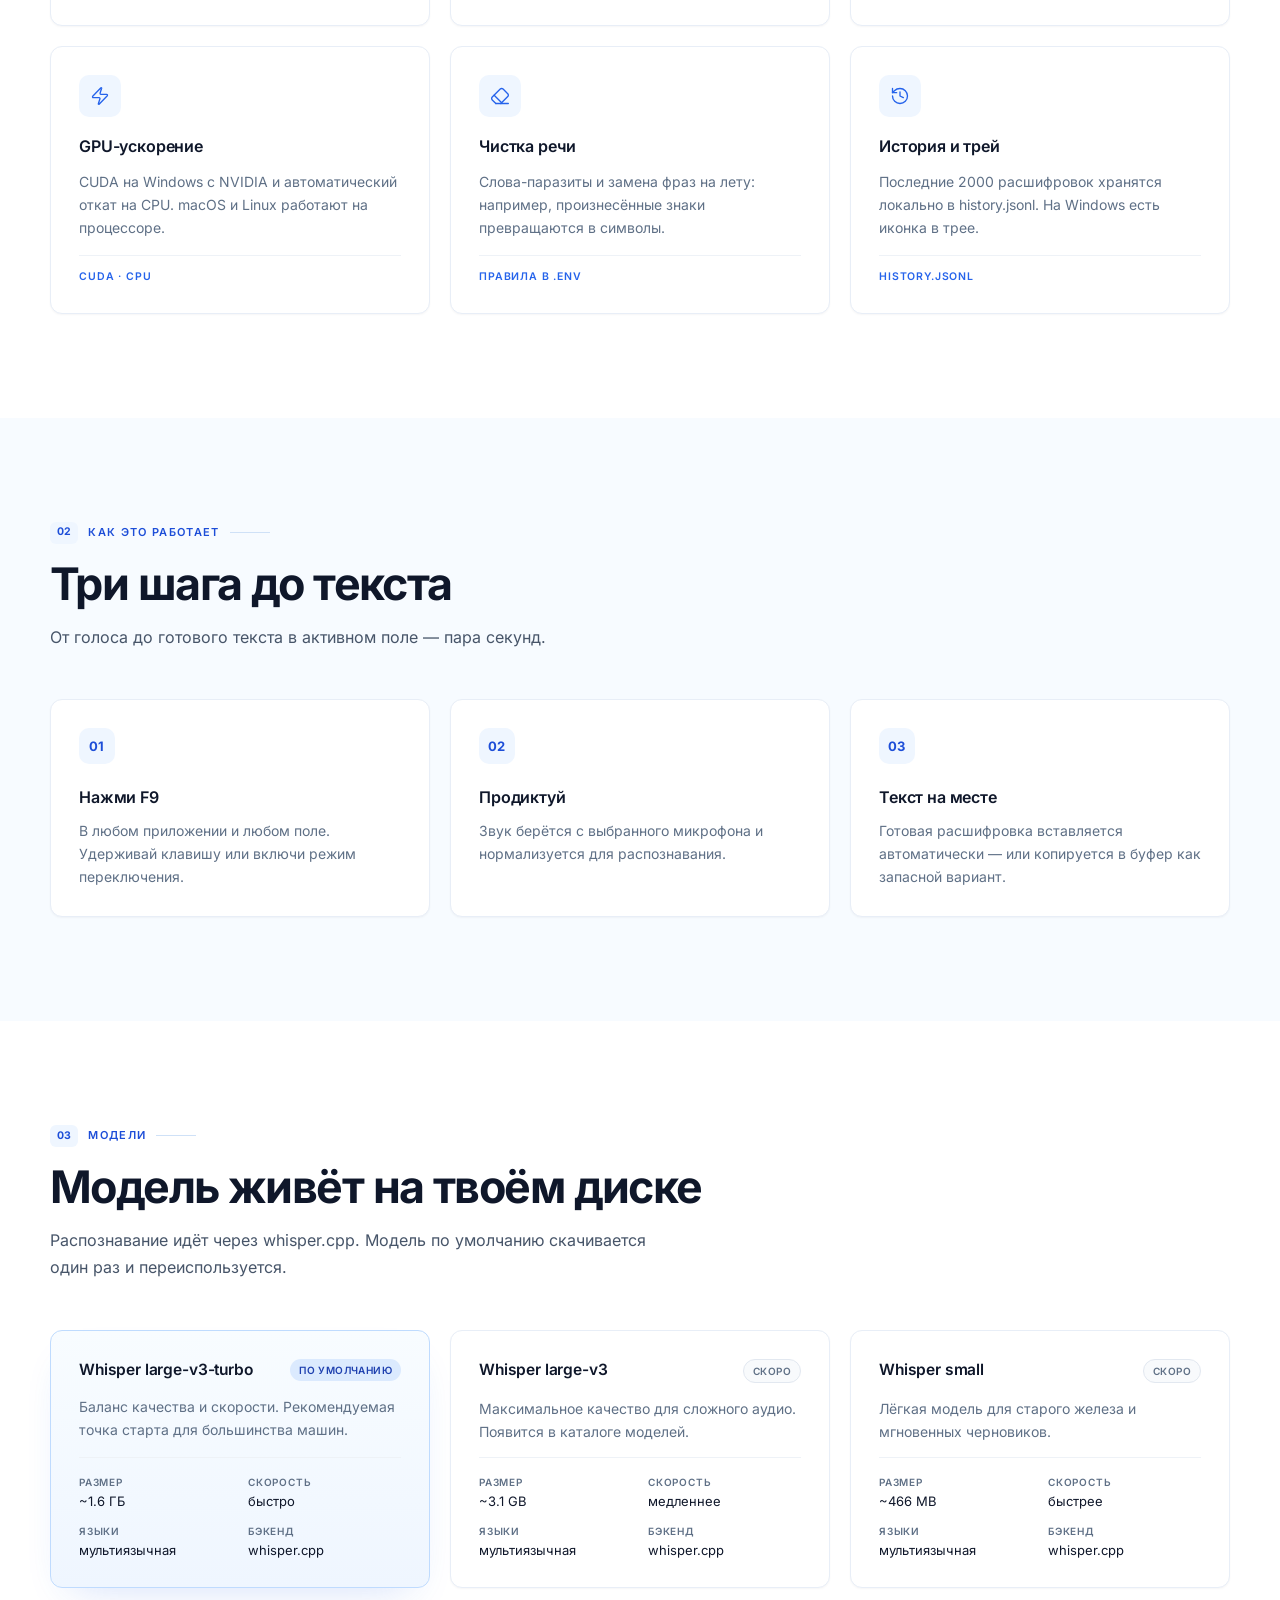
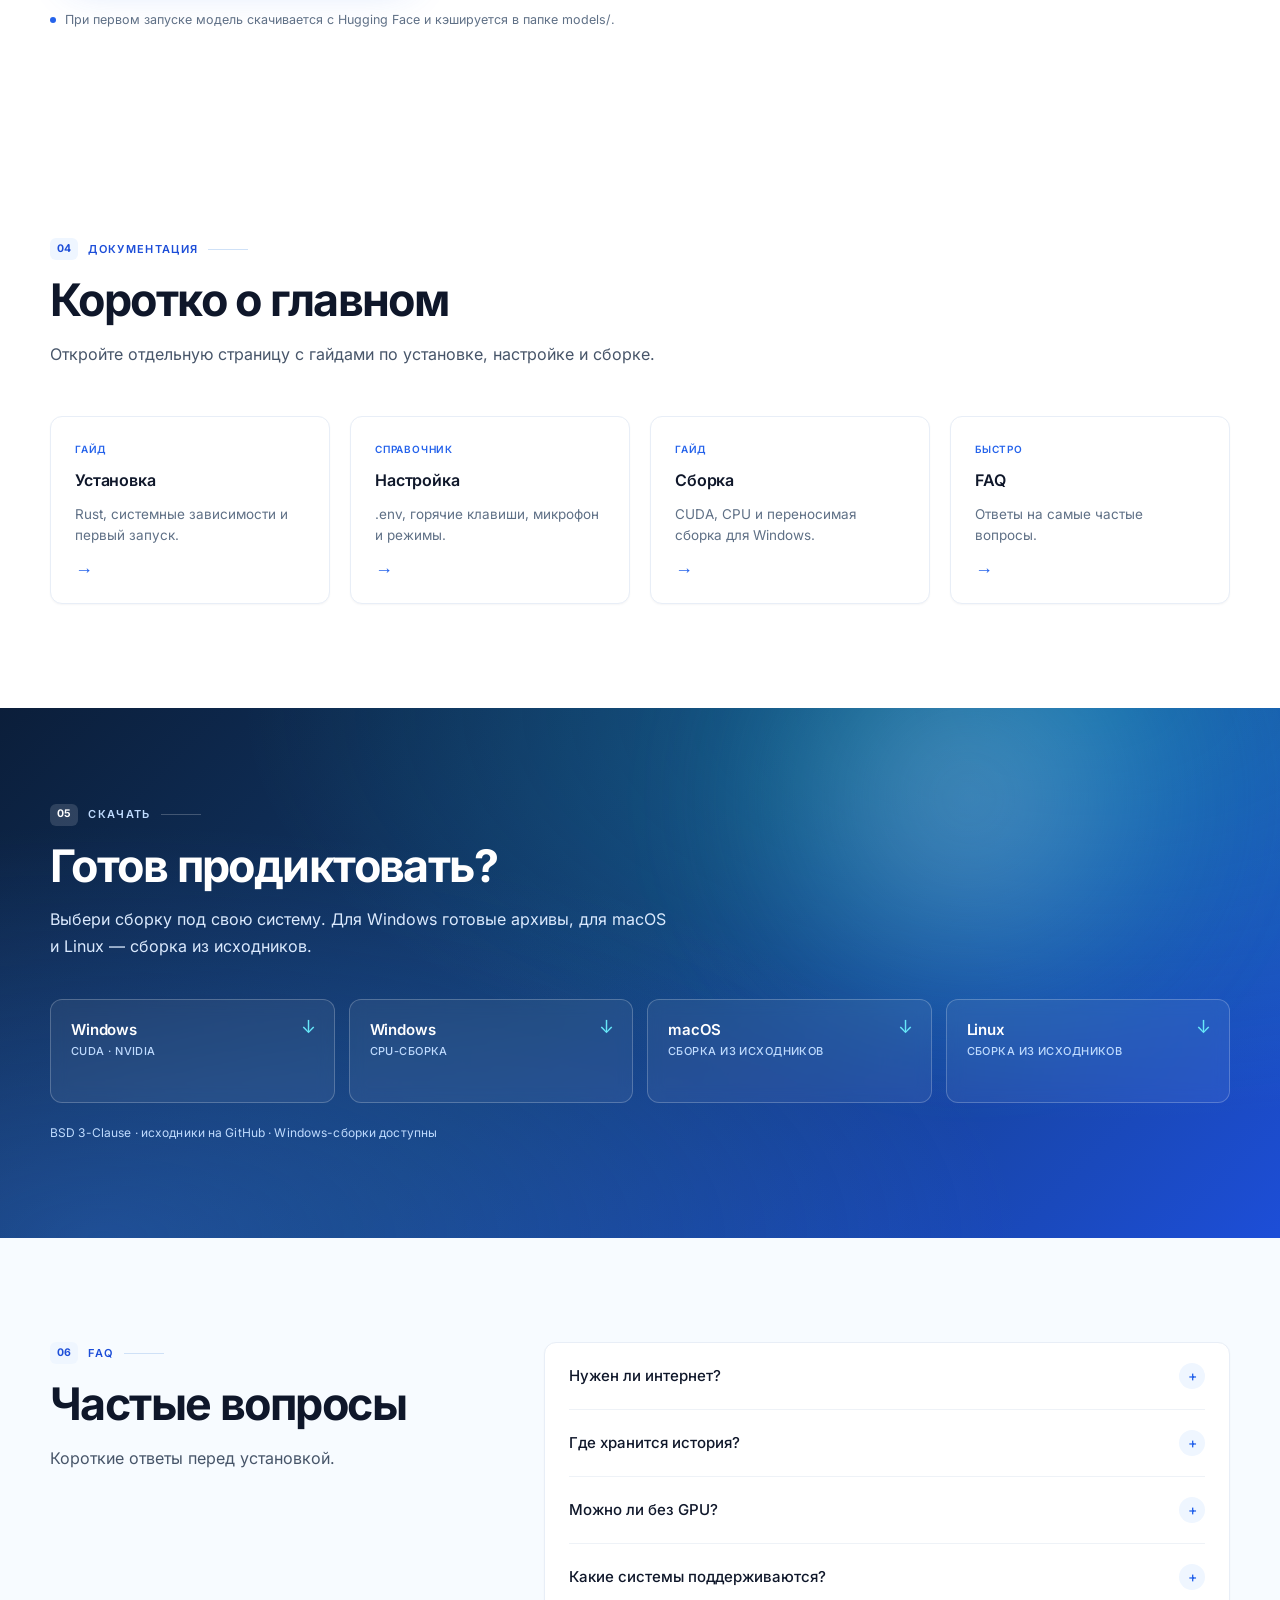
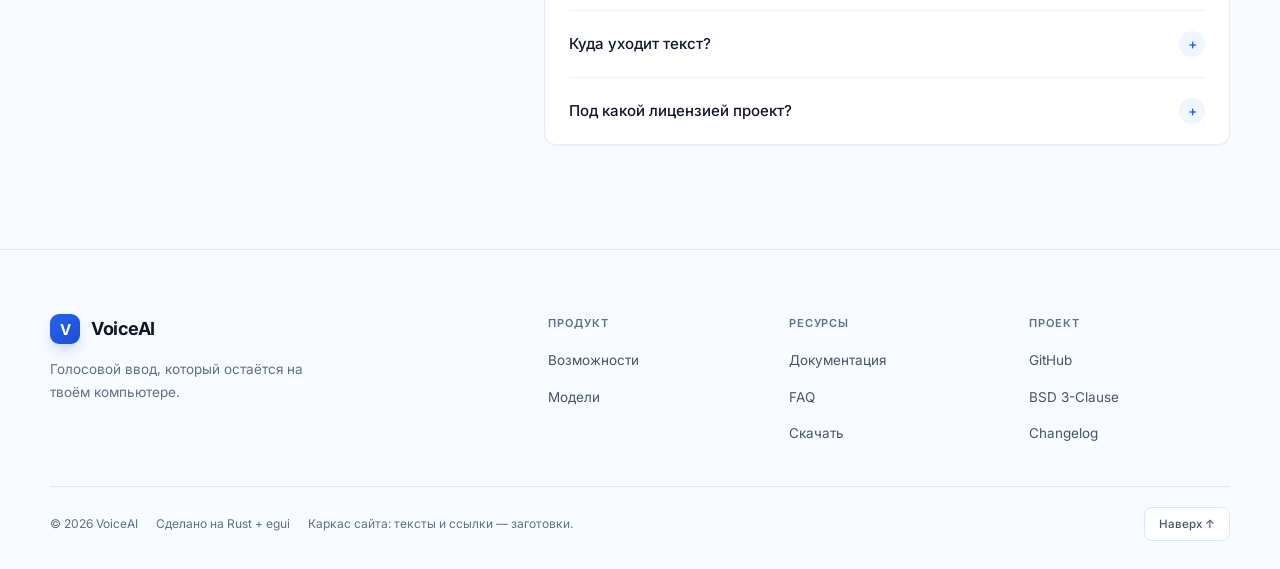
==== commit 3d6e5443: "Remove CLI section and swap download/FAQ order" ====
--- a/index.html
+++ b/index.html
@@ -12,7 +12,7 @@
   <link rel="icon" href="assets/favicon.svg" type="image/svg+xml">
   <link rel="stylesheet" href="assets/css/styles.css">
   <noscript><style>.reveal{opacity:1 !important;transform:none !important}</style></noscript>
-  <script src="assets/js/main.js?v=4" defer></script>
+  <script src="assets/js/main.js?v=5" defer></script>
 </head>
 <body data-page="home">
   <a class="skip-link" href="#main" data-i18n="a11y.skip">Перейти к содержимому</a>
@@ -31,7 +31,6 @@
         <a class="nav-link is-active" href="#home" aria-current="location" data-i18n="nav.home">Главная</a>
         <a class="nav-link" href="#features" data-i18n="nav.features">Возможности</a>
         <a class="nav-link" href="#models" data-i18n="nav.models">Модели</a>
-        <a class="nav-link" href="#cli" data-i18n="nav.cli">CLI</a>
         <a class="nav-link" href="#docs" data-i18n="nav.docs">Документация</a>
         <a class="nav-link" href="#faq" data-i18n="nav.faq">FAQ</a>
       </nav>
@@ -286,46 +285,10 @@
       </div>
     </section>
 
-    <section class="section section--soft" id="cli">
-      <div class="wrap cli-grid">
-        <div class="reveal">
-          <p class="eyebrow"><span class="eyebrow-index">04</span><span data-i18n="cli.eyebrow">CLI</span></p>
-          <h2 class="h2" data-i18n="cli.title">Собирается из исходников</h2>
-          <p class="section-lead" data-i18n="cli.lead">Проект написан на Rust. Клонируй, выбери бэкенд и запускай.</p>
-          <ul class="bullet-list">
-            <li data-i18n="cli.b1">Rust-тулчейн (edition 2021)</li>
-            <li data-i18n="cli.b2">CUDA Toolkit для GPU-сборки на Windows</li>
-            <li data-i18n="cli.b3">Настройки в .env: клавиши, микрофон, режимы</li>
-            <li data-i18n="cli.b4">package.ps1 собирает переносимую сборку для Windows</li>
-          </ul>
-          <a class="btn btn-ghost" href="docs.html#install"><span data-i18n="cli.link">Открыть руководство по установке</span><span class="arrow" aria-hidden="true">→</span></a>
-        </div>
-
-        <div class="terminal reveal">
-          <div class="terminal-bar">
-            <span class="terminal-dot"></span>
-            <span class="terminal-dot"></span>
-            <span class="terminal-dot"></span>
-            <span class="terminal-title" data-i18n="cli.terminalTitle">voiceai — shell</span>
-          </div>
-          <button class="copy-btn" type="button" data-copy data-i18n="cli.copy">Копировать</button>
-          <pre><code><span class="tok-comment" data-i18n="cli.c1"># 1. клонируем репозиторий</span>
-git clone https://github.com/Prog116/VoiceAI.git
-cd VoiceAI
-
-<span class="tok-comment" data-i18n="cli.c2"># 2. запуск с CUDA (Windows + NVIDIA)</span>
-cargo run --release --features cuda
-
-<span class="tok-comment" data-i18n="cli.c3"># 3. без GPU — CPU-сборка</span>
-cargo run --release</code></pre>
-        </div>
-      </div>
-    </section>
-
     <section class="section" id="docs">
       <div class="wrap">
         <div class="section-head reveal">
-          <p class="eyebrow"><span class="eyebrow-index">05</span><span data-i18n="docs.eyebrow">Документация</span></p>
+          <p class="eyebrow"><span class="eyebrow-index">04</span><span data-i18n="docs.eyebrow">Документация</span></p>
           <h2 class="h2" data-i18n="docs.title">Коротко о главном</h2>
           <p class="section-lead" data-i18n="docs.lead">Гайды по установке, настройке и сборке. Полная документация — на подходе.</p>
         </div>
@@ -359,48 +322,11 @@
       </div>
     </section>
 
-    <section class="section section--soft" id="faq">
-      <div class="wrap faq-grid">
-        <div class="section-head reveal">
-          <p class="eyebrow"><span class="eyebrow-index">06</span><span data-i18n="faq.eyebrow">FAQ</span></p>
-          <h2 class="h2" data-i18n="faq.title">Частые вопросы</h2>
-          <p class="section-lead" data-i18n="faq.lead">Короткие ответы перед установкой.</p>
-        </div>
-
-        <div class="faq-list reveal">
-          <details class="faq-item">
-            <summary><span data-i18n="faq.q1">Нужен ли интернет?</span><span class="faq-plus" aria-hidden="true"></span></summary>
-            <p data-i18n="faq.a1">Только чтобы скачать модель при первом запуске (~1.6 ГБ). Дальше распознавание работает полностью офлайн.</p>
-          </details>
-          <details class="faq-item">
-            <summary><span data-i18n="faq.q2">Где хранится история?</span><span class="faq-plus" aria-hidden="true"></span></summary>
-            <p data-i18n="faq.a2">Локально в history.jsonl рядом с приложением, не больше 2000 записей. Никуда не отправляется.</p>
-          </details>
-          <details class="faq-item">
-            <summary><span data-i18n="faq.q3">Можно ли без GPU?</span><span class="faq-plus" aria-hidden="true"></span></summary>
-            <p data-i18n="faq.a3">Да. На Windows приложение само откатывается на CPU, на macOS и Linux используется процессор.</p>
-          </details>
-          <details class="faq-item">
-            <summary><span data-i18n="faq.q4">Какие системы поддерживаются?</span><span class="faq-plus" aria-hidden="true"></span></summary>
-            <p data-i18n="faq.a4">Windows 10/11, macOS 12+ и Linux с X11. На Wayland пока есть ограничения с глобальными горячими клавишами.</p>
-          </details>
-          <details class="faq-item">
-            <summary><span data-i18n="faq.q5">Куда уходит текст?</span><span class="faq-plus" aria-hidden="true"></span></summary>
-            <p data-i18n="faq.a5">Никуда. Аудио и расшифровки остаются на твоей машине. Аккаунта и телеметрии нет.</p>
-          </details>
-          <details class="faq-item">
-            <summary><span data-i18n="faq.q6">Под какой лицензией проект?</span><span class="faq-plus" aria-hidden="true"></span></summary>
-            <p data-i18n="faq.a6">BSD 3-Clause. Код можно использовать, изменять и распространять.</p>
-          </details>
-        </div>
-      </div>
-    </section>
-
     <section class="download" id="download">
       <div class="mesh mesh-c" aria-hidden="true"></div>
       <div class="wrap">
         <div class="section-head reveal">
-          <p class="eyebrow"><span class="eyebrow-index">07</span><span data-i18n="download.eyebrow">Скачать</span></p>
+          <p class="eyebrow"><span class="eyebrow-index">05</span><span data-i18n="download.eyebrow">Скачать</span></p>
           <h2 class="h2" data-i18n="download.title">Готов продиктовать?</h2>
           <p class="section-lead" data-i18n="download.lead">Выбери сборку под свою систему. Для Windows готовые архивы, для macOS и Linux — сборка из исходников.</p>
         </div>
@@ -429,6 +355,43 @@
         </div>
 
         <p class="download-note" data-i18n="download.note">BSD 3-Clause · исходники на GitHub · Windows-сборки доступны</p>
+      </div>
+    </section>
+
+    <section class="section section--soft" id="faq">
+      <div class="wrap faq-grid">
+        <div class="section-head reveal">
+          <p class="eyebrow"><span class="eyebrow-index">06</span><span data-i18n="faq.eyebrow">FAQ</span></p>
+          <h2 class="h2" data-i18n="faq.title">Частые вопросы</h2>
+          <p class="section-lead" data-i18n="faq.lead">Короткие ответы перед установкой.</p>
+        </div>
+
+        <div class="faq-list reveal">
+          <details class="faq-item">
+            <summary><span data-i18n="faq.q1">Нужен ли интернет?</span><span class="faq-plus" aria-hidden="true"></span></summary>
+            <p data-i18n="faq.a1">Только чтобы скачать модель при первом запуске (~1.6 ГБ). Дальше распознавание работает полностью офлайн.</p>
+          </details>
+          <details class="faq-item">
+            <summary><span data-i18n="faq.q2">Где хранится история?</span><span class="faq-plus" aria-hidden="true"></span></summary>
+            <p data-i18n="faq.a2">Локально в history.jsonl рядом с приложением, не больше 2000 записей. Никуда не отправляется.</p>
+          </details>
+          <details class="faq-item">
+            <summary><span data-i18n="faq.q3">Можно ли без GPU?</span><span class="faq-plus" aria-hidden="true"></span></summary>
+            <p data-i18n="faq.a3">Да. На Windows приложение само откатывается на CPU, на macOS и Linux используется процессор.</p>
+          </details>
+          <details class="faq-item">
+            <summary><span data-i18n="faq.q4">Какие системы поддерживаются?</span><span class="faq-plus" aria-hidden="true"></span></summary>
+            <p data-i18n="faq.a4">Windows 10/11, macOS 12+ и Linux с X11. На Wayland пока есть ограничения с глобальными горячими клавишами.</p>
+          </details>
+          <details class="faq-item">
+            <summary><span data-i18n="faq.q5">Куда уходит текст?</span><span class="faq-plus" aria-hidden="true"></span></summary>
+            <p data-i18n="faq.a5">Никуда. Аудио и расшифровки остаются на твоей машине. Аккаунта и телеметрии нет.</p>
+          </details>
+          <details class="faq-item">
+            <summary><span data-i18n="faq.q6">Под какой лицензией проект?</span><span class="faq-plus" aria-hidden="true"></span></summary>
+            <p data-i18n="faq.a6">BSD 3-Clause. Код можно использовать, изменять и распространять.</p>
+          </details>
+        </div>
       </div>
     </section>
   </main>
@@ -448,7 +411,6 @@
           <ul>
             <li><a href="#features" data-i18n="nav.features">Возможности</a></li>
             <li><a href="#models" data-i18n="nav.models">Модели</a></li>
-            <li><a href="#cli" data-i18n="nav.cli">CLI</a></li>
           </ul>
         </div>
         <div class="footer-col">
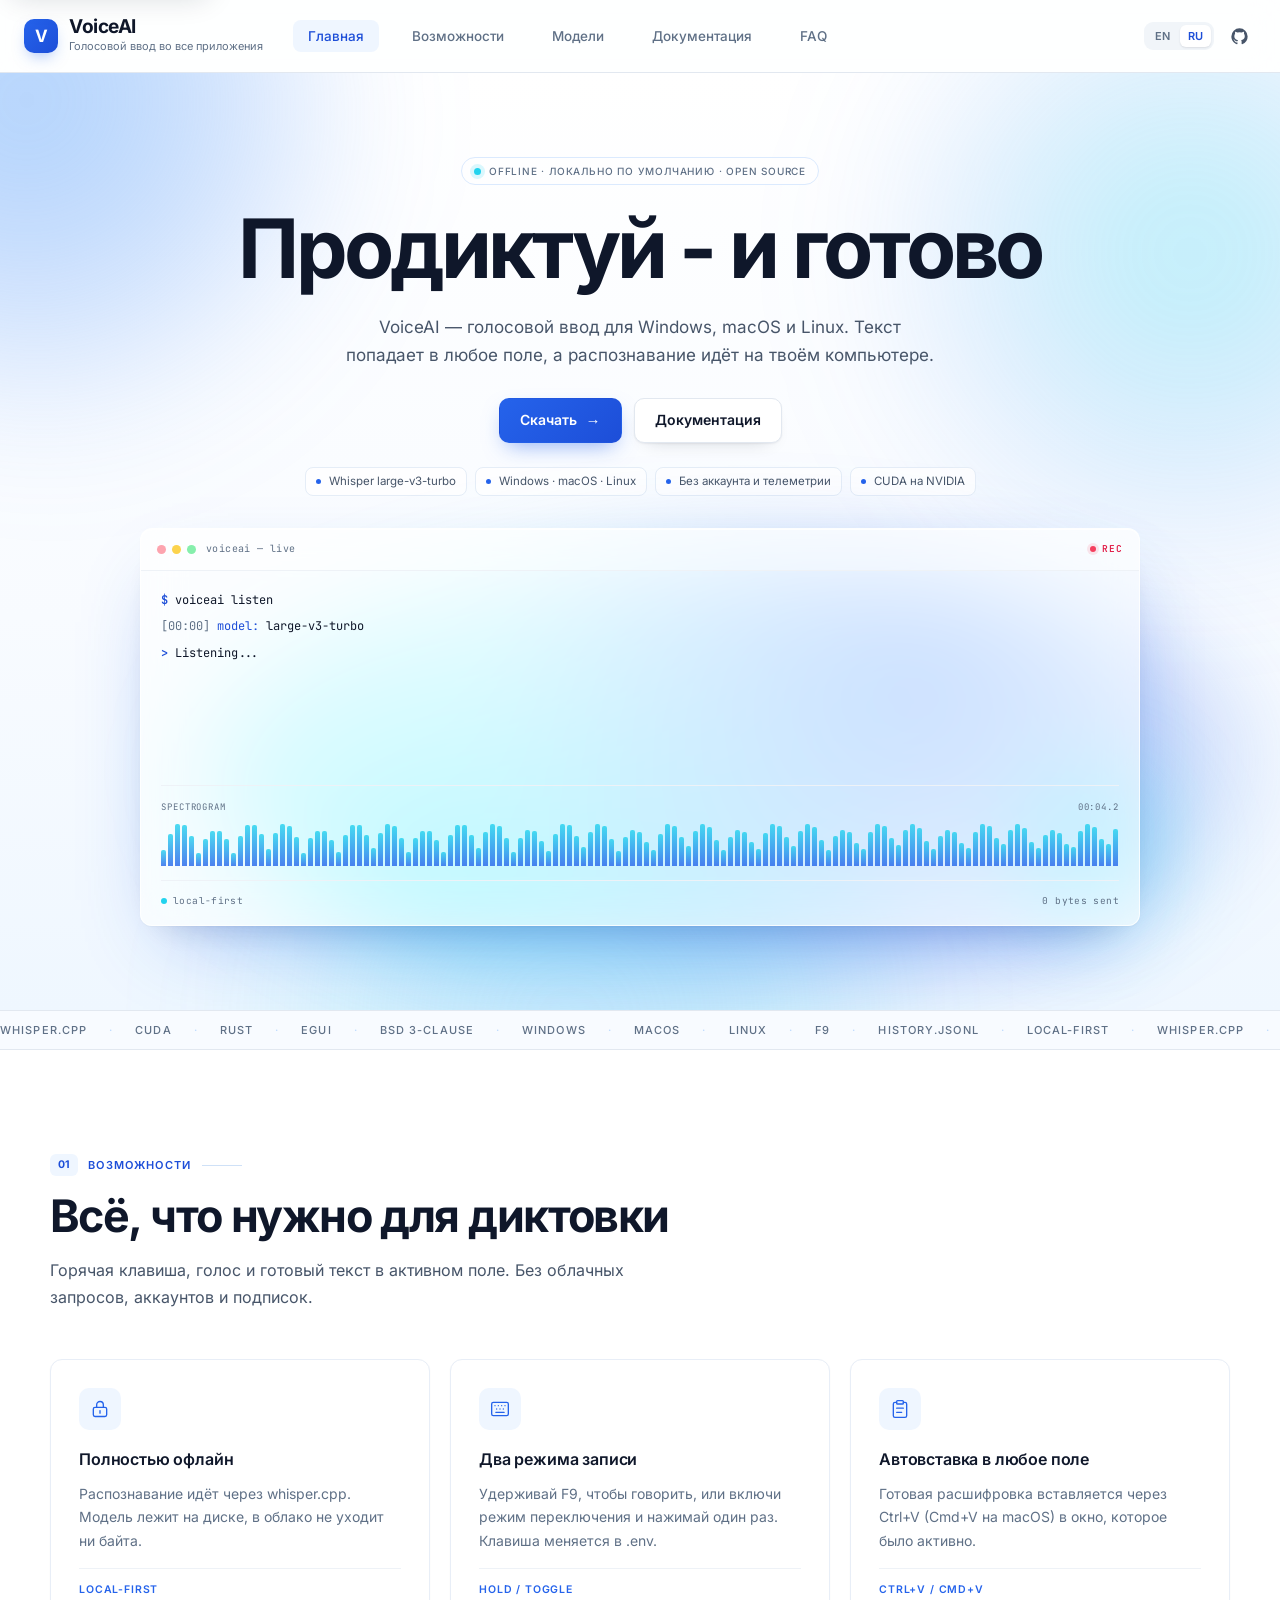
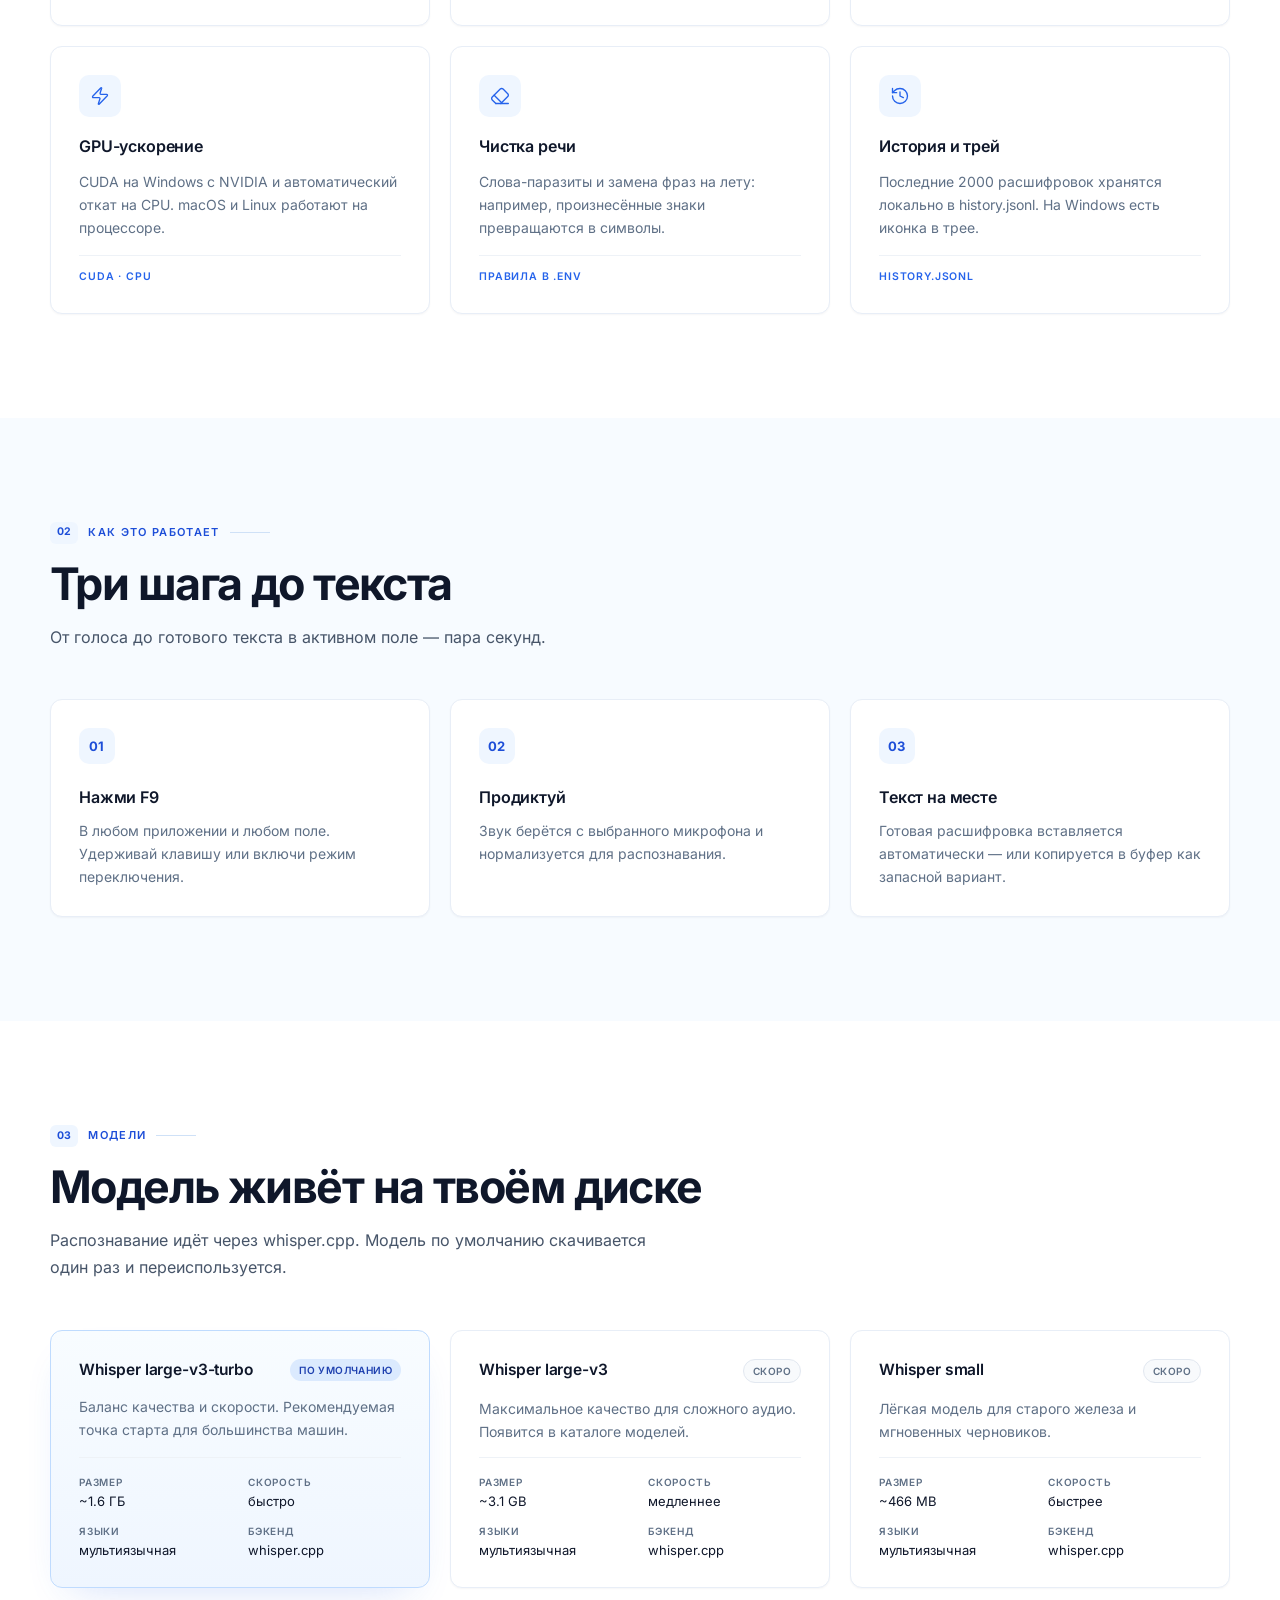
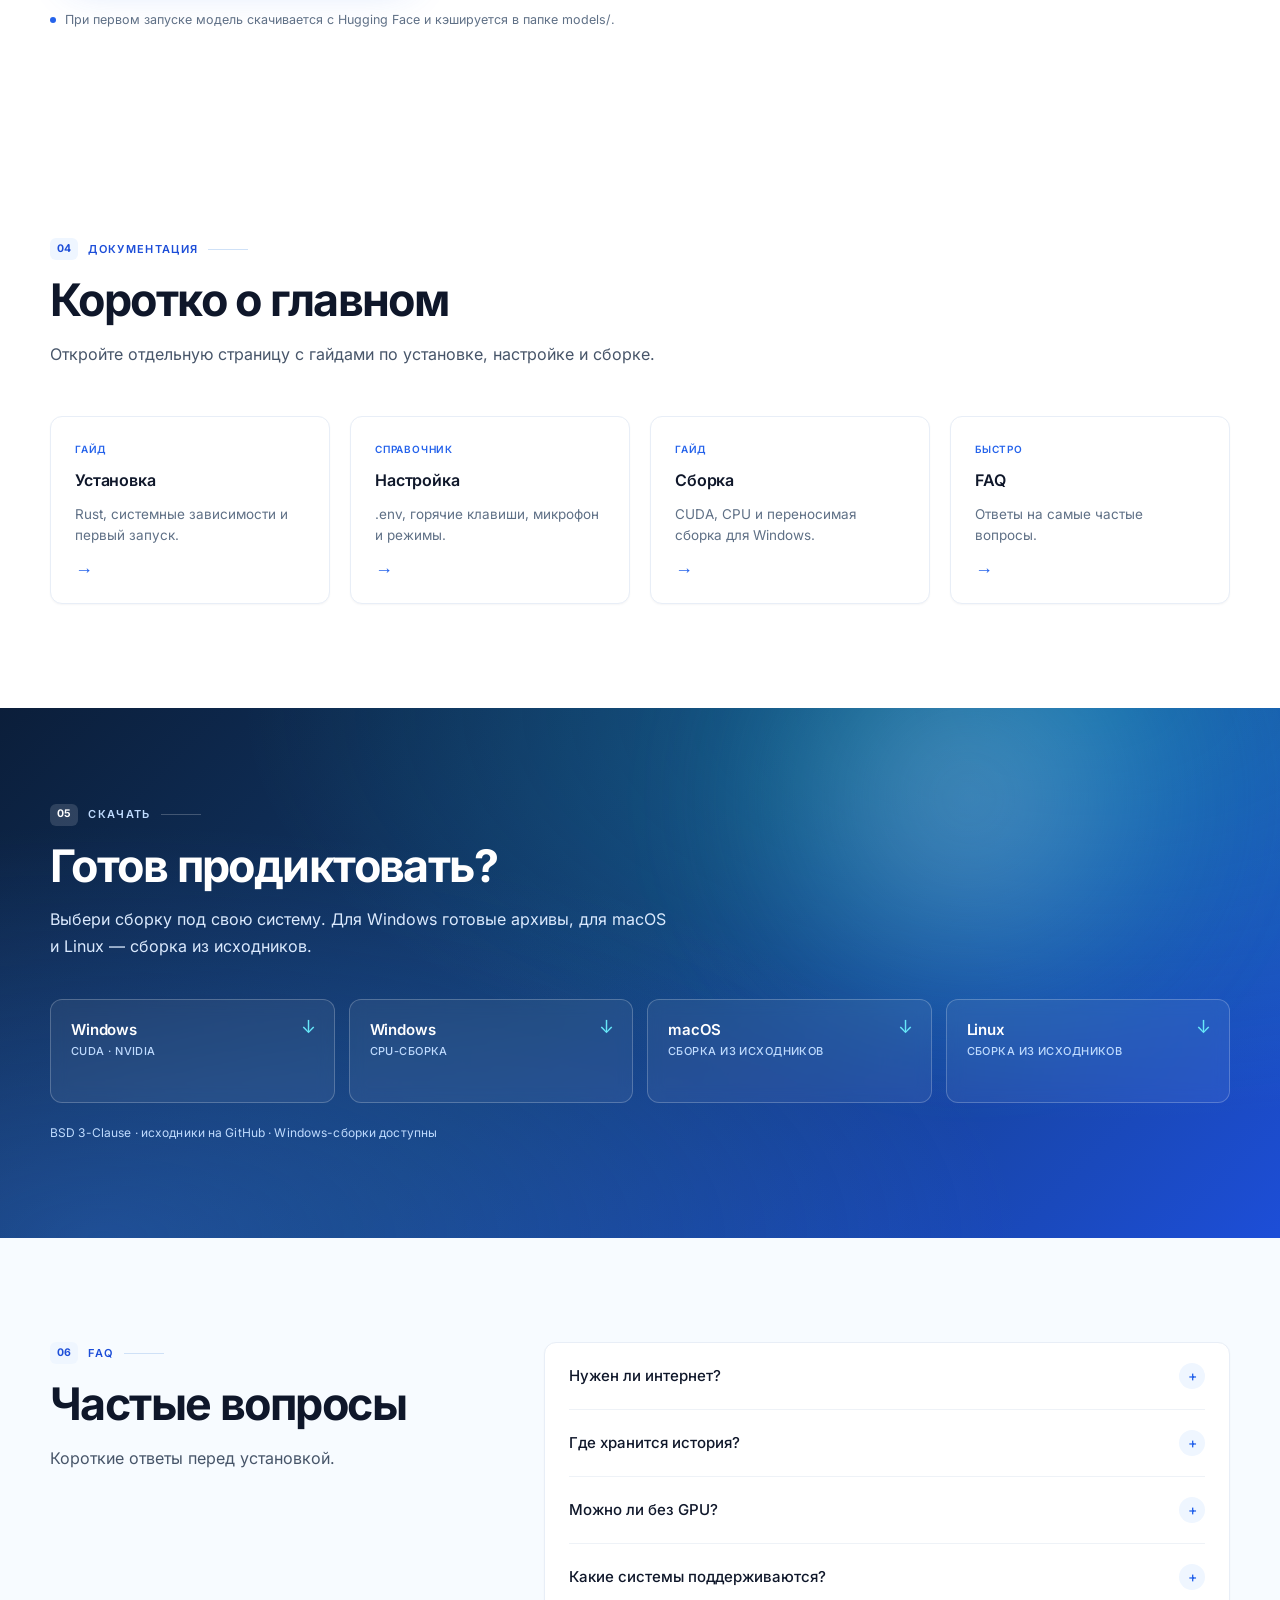
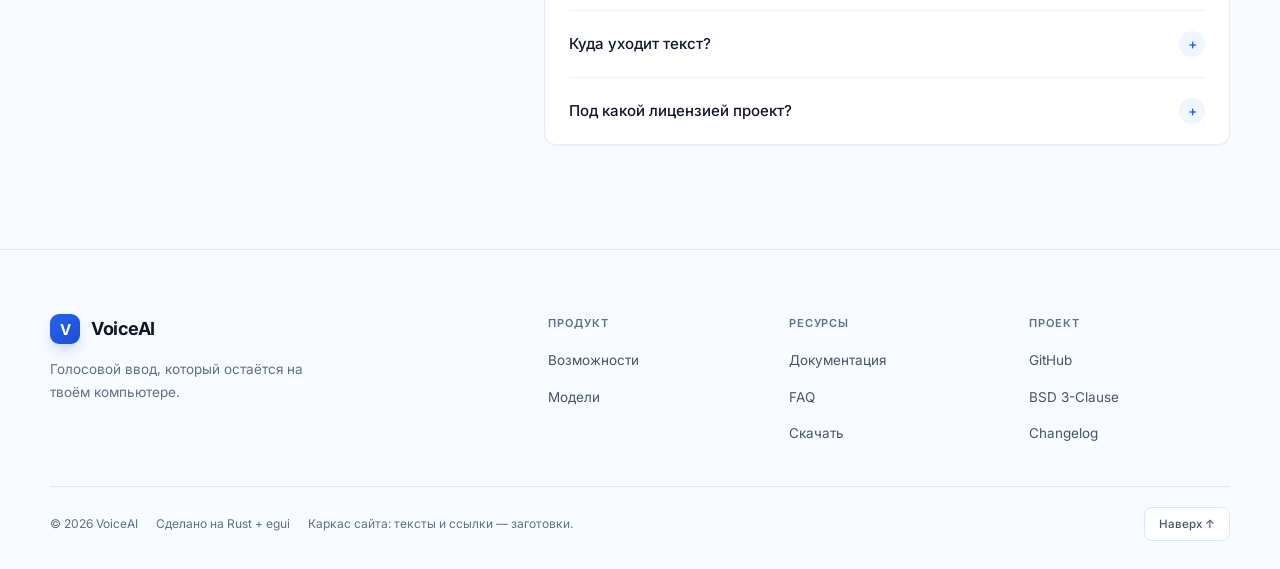
==== commit f65c3ec7: "Add distinct per-section entrance animations" ====
--- a/index.html
+++ b/index.html
@@ -10,7 +10,7 @@
   <meta property="og:type" content="website">
   <meta name="theme-color" content="#f8fbff">
   <link rel="icon" href="assets/favicon.svg" type="image/svg+xml">
-  <link rel="stylesheet" href="assets/css/styles.css">
+  <link rel="stylesheet" href="assets/css/styles.css?v=3">
   <noscript><style>.reveal{opacity:1 !important;transform:none !important}</style></noscript>
   <script src="assets/js/main.js?v=5" defer></script>
 </head>
--- a/assets/css/styles.css
+++ b/assets/css/styles.css
@@ -1678,6 +1678,178 @@
   transition-delay: 0.3s;
 }
 
+#home .hero-copy.is-visible {
+  animation: heroCopyIn 0.8s var(--ease) backwards;
+}
+
+#home .hero-demo.is-visible {
+  animation: heroDemoIn 0.9s var(--ease) 0.1s backwards;
+}
+
+#home .hero-copy.is-visible .chip {
+  animation: chipIn 0.5s var(--ease) 0.25s backwards;
+}
+
+#home .hero-copy.is-visible .chip:nth-child(2) {
+  animation-delay: 0.33s;
+}
+
+#home .hero-copy.is-visible .chip:nth-child(3) {
+  animation-delay: 0.41s;
+}
+
+#home .hero-copy.is-visible .chip:nth-child(4) {
+  animation-delay: 0.49s;
+}
+
+#features .feature-card.is-visible {
+  animation: featureIn 0.75s var(--ease) backwards;
+}
+
+#features .feature-card:nth-child(2).is-visible {
+  animation-delay: 0.06s;
+}
+
+#features .feature-card:nth-child(3).is-visible {
+  animation-delay: 0.12s;
+}
+
+#features .feature-card:nth-child(4).is-visible {
+  animation-delay: 0.18s;
+}
+
+#features .feature-card:nth-child(5).is-visible {
+  animation-delay: 0.24s;
+}
+
+#features .feature-card:nth-child(6).is-visible {
+  animation-delay: 0.3s;
+}
+
+#features .feature-card.is-visible .card-icon {
+  animation: iconPop 0.6s var(--ease) 0.15s backwards;
+}
+
+#how .step.is-visible {
+  animation: stepIn 0.8s var(--ease) backwards;
+}
+
+#how .step:nth-child(2).is-visible {
+  animation-delay: 0.12s;
+}
+
+#how .step:nth-child(3).is-visible {
+  animation-delay: 0.24s;
+}
+
+#how .step.is-visible .step-num {
+  animation: stepNumPop 0.6s var(--ease) 0.1s backwards;
+}
+
+#models .model-card.is-visible {
+  animation: modelIn 0.85s var(--ease) backwards;
+}
+
+#models .model-card.is-default.is-visible {
+  animation: modelIn 0.85s var(--ease) backwards, defaultGlow 4.5s ease-in-out 1.2s infinite;
+}
+
+#models .model-card:nth-child(2).is-visible {
+  animation-delay: 0.1s;
+}
+
+#models .model-card:nth-child(3).is-visible {
+  animation-delay: 0.2s;
+}
+
+#models .model-card.is-visible .specs > div {
+  animation: rowIn 0.5s var(--ease) 0.2s backwards;
+}
+
+#models .model-card.is-visible .specs > div:nth-child(2) {
+  animation-delay: 0.28s;
+}
+
+#models .model-card.is-visible .specs > div:nth-child(3) {
+  animation-delay: 0.36s;
+}
+
+#models .model-card.is-visible .specs > div:nth-child(4) {
+  animation-delay: 0.44s;
+}
+
+#docs .doc-card.is-visible {
+  animation: docIn 0.7s var(--ease) backwards;
+}
+
+#docs .doc-card:nth-child(2).is-visible {
+  animation-delay: 0.07s;
+}
+
+#docs .doc-card:nth-child(3).is-visible {
+  animation-delay: 0.14s;
+}
+
+#docs .doc-card:nth-child(4).is-visible {
+  animation-delay: 0.21s;
+}
+
+#docs .doc-card.is-visible .doc-arrow {
+  animation: docArrowIn 0.55s var(--ease) 0.35s backwards;
+}
+
+#download .download-btn.is-visible {
+  animation: dlPop 0.6s var(--ease) backwards;
+}
+
+#download .download-btn:nth-child(2).is-visible {
+  animation-delay: 0.08s;
+}
+
+#download .download-btn:nth-child(3).is-visible {
+  animation-delay: 0.16s;
+}
+
+#download .download-btn:nth-child(4).is-visible {
+  animation-delay: 0.24s;
+}
+
+#download .download-btn.is-visible .dl-arrow {
+  animation: arrowBob 1.8s ease-in-out 0.6s infinite;
+}
+
+#download .mesh-c {
+  animation: meshFloat 16s ease-in-out infinite;
+}
+
+#faq .faq-list.is-visible .faq-item {
+  animation: faqItemIn 0.55s var(--ease) backwards;
+}
+
+#faq .faq-list.is-visible .faq-item:nth-child(2) {
+  animation-delay: 0.06s;
+}
+
+#faq .faq-list.is-visible .faq-item:nth-child(3) {
+  animation-delay: 0.12s;
+}
+
+#faq .faq-list.is-visible .faq-item:nth-child(4) {
+  animation-delay: 0.18s;
+}
+
+#faq .faq-list.is-visible .faq-item:nth-child(5) {
+  animation-delay: 0.24s;
+}
+
+#faq .faq-list.is-visible .faq-item:nth-child(6) {
+  animation-delay: 0.3s;
+}
+
+.section-head.is-visible .eyebrow-index {
+  animation: eyebrowIn 0.5s var(--ease) backwards;
+}
+
 @keyframes blink {
   0%,
   100% {
@@ -1727,6 +1899,208 @@
   }
   to {
     transform: translateX(-50%);
+  }
+}
+
+@keyframes heroCopyIn {
+  from {
+    opacity: 0;
+    transform: translate3d(-34px, 0, 0);
+  }
+  to {
+    opacity: 1;
+    transform: none;
+  }
+}
+
+@keyframes heroDemoIn {
+  from {
+    opacity: 0;
+    transform: translate3d(34px, 18px, 0) scale(0.97);
+  }
+  to {
+    opacity: 1;
+    transform: none;
+  }
+}
+
+@keyframes chipIn {
+  from {
+    opacity: 0;
+    transform: translateY(10px);
+  }
+  to {
+    opacity: 1;
+    transform: none;
+  }
+}
+
+@keyframes featureIn {
+  0% {
+    opacity: 0;
+    transform: translateY(26px) scale(0.94) rotate(-1.2deg);
+  }
+  60% {
+    opacity: 1;
+    transform: translateY(-4px) scale(1.01) rotate(0.3deg);
+  }
+  100% {
+    opacity: 1;
+    transform: none;
+  }
+}
+
+@keyframes iconPop {
+  0% {
+    opacity: 0;
+    transform: scale(0.6) rotate(-8deg);
+  }
+  60% {
+    opacity: 1;
+    transform: scale(1.08) rotate(2deg);
+  }
+  100% {
+    opacity: 1;
+    transform: none;
+  }
+}
+
+@keyframes stepIn {
+  0% {
+    opacity: 0;
+    transform: translateX(-34px) rotate(-1deg);
+  }
+  70% {
+    opacity: 1;
+    transform: translateX(6px) rotate(0.4deg);
+  }
+  100% {
+    opacity: 1;
+    transform: none;
+  }
+}
+
+@keyframes stepNumPop {
+  0% {
+    opacity: 0;
+    transform: scale(0.4) rotate(-14deg);
+  }
+  100% {
+    opacity: 1;
+    transform: none;
+  }
+}
+
+@keyframes modelIn {
+  0% {
+    opacity: 0;
+    transform: translateY(34px) scale(0.9);
+    filter: blur(6px);
+  }
+  100% {
+    opacity: 1;
+    transform: none;
+    filter: blur(0);
+  }
+}
+
+@keyframes rowIn {
+  from {
+    opacity: 0;
+    transform: translateY(6px);
+  }
+  to {
+    opacity: 1;
+    transform: none;
+  }
+}
+
+@keyframes docIn {
+  0% {
+    opacity: 0;
+    transform: translateY(22px) rotate(1.2deg) scale(0.97);
+  }
+  100% {
+    opacity: 1;
+    transform: none;
+  }
+}
+
+@keyframes docArrowIn {
+  from {
+    opacity: 0;
+    transform: translateX(-8px);
+  }
+  to {
+    opacity: 1;
+    transform: none;
+  }
+}
+
+@keyframes dlPop {
+  0% {
+    opacity: 0;
+    transform: scale(0.82) translateY(18px);
+  }
+  60% {
+    opacity: 1;
+    transform: scale(1.03);
+  }
+  100% {
+    opacity: 1;
+    transform: none;
+  }
+}
+
+@keyframes arrowBob {
+  0%,
+  100% {
+    transform: translateY(0);
+  }
+  50% {
+    transform: translateY(4px);
+  }
+}
+
+@keyframes faqItemIn {
+  from {
+    opacity: 0;
+    transform: translateX(26px);
+  }
+  to {
+    opacity: 1;
+    transform: none;
+  }
+}
+
+@keyframes meshFloat {
+  0%,
+  100% {
+    transform: translate3d(0, 0, 0) scale(1);
+  }
+  50% {
+    transform: translate3d(-18px, 16px, 0) scale(1.07);
+  }
+}
+
+@keyframes defaultGlow {
+  0%,
+  100% {
+    box-shadow: var(--shadow-md);
+  }
+  50% {
+    box-shadow: 0 24px 50px -22px rgba(37, 99, 235, 0.5);
+  }
+}
+
+@keyframes eyebrowIn {
+  from {
+    opacity: 0;
+    transform: translateY(-6px) scale(0.8);
+  }
+  to {
+    opacity: 1;
+    transform: none;
   }
 }
 
@@ -2008,8 +2382,11 @@
   *,
   *::before,
   *::after {
+    animation-delay: 0s !important;
     animation-duration: 0.001ms !important;
+    animation-fill-mode: none !important;
     animation-iteration-count: 1 !important;
+    transition-delay: 0s !important;
     transition-duration: 0.001ms !important;
   }
 
